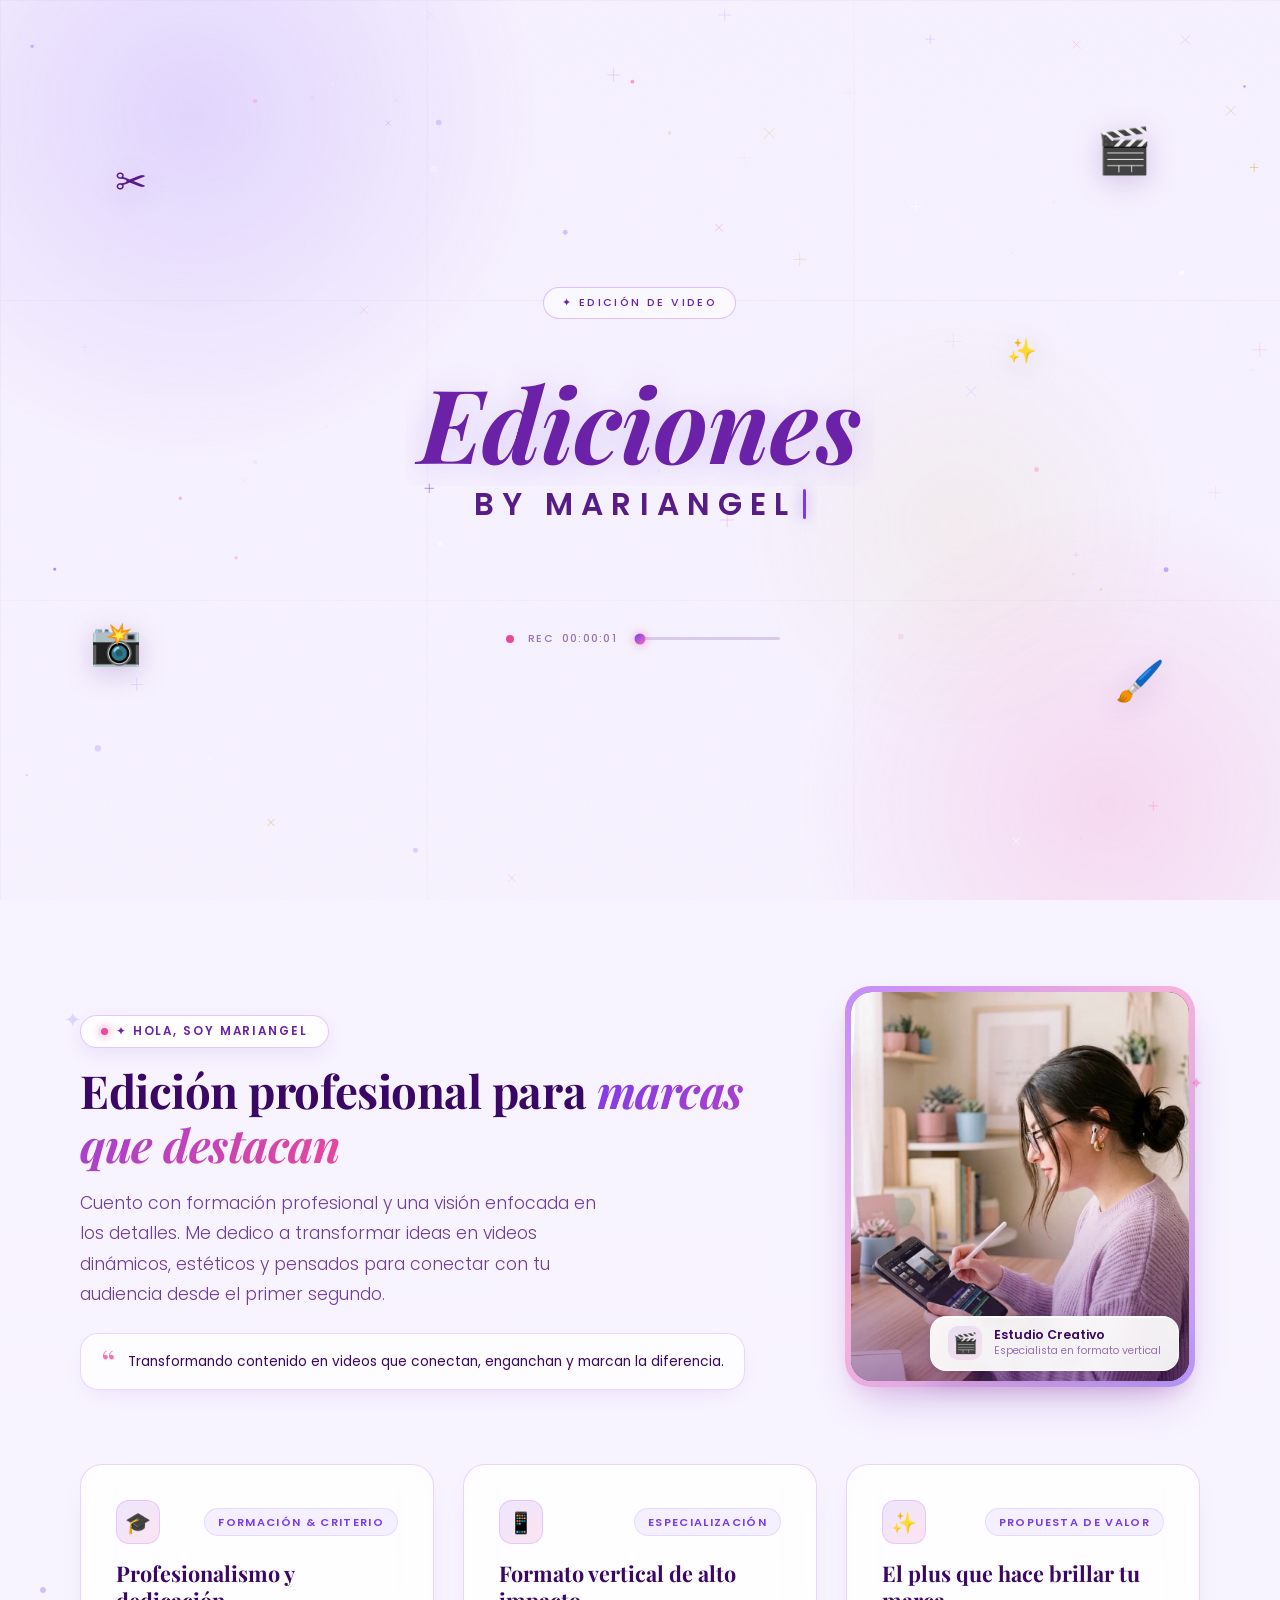
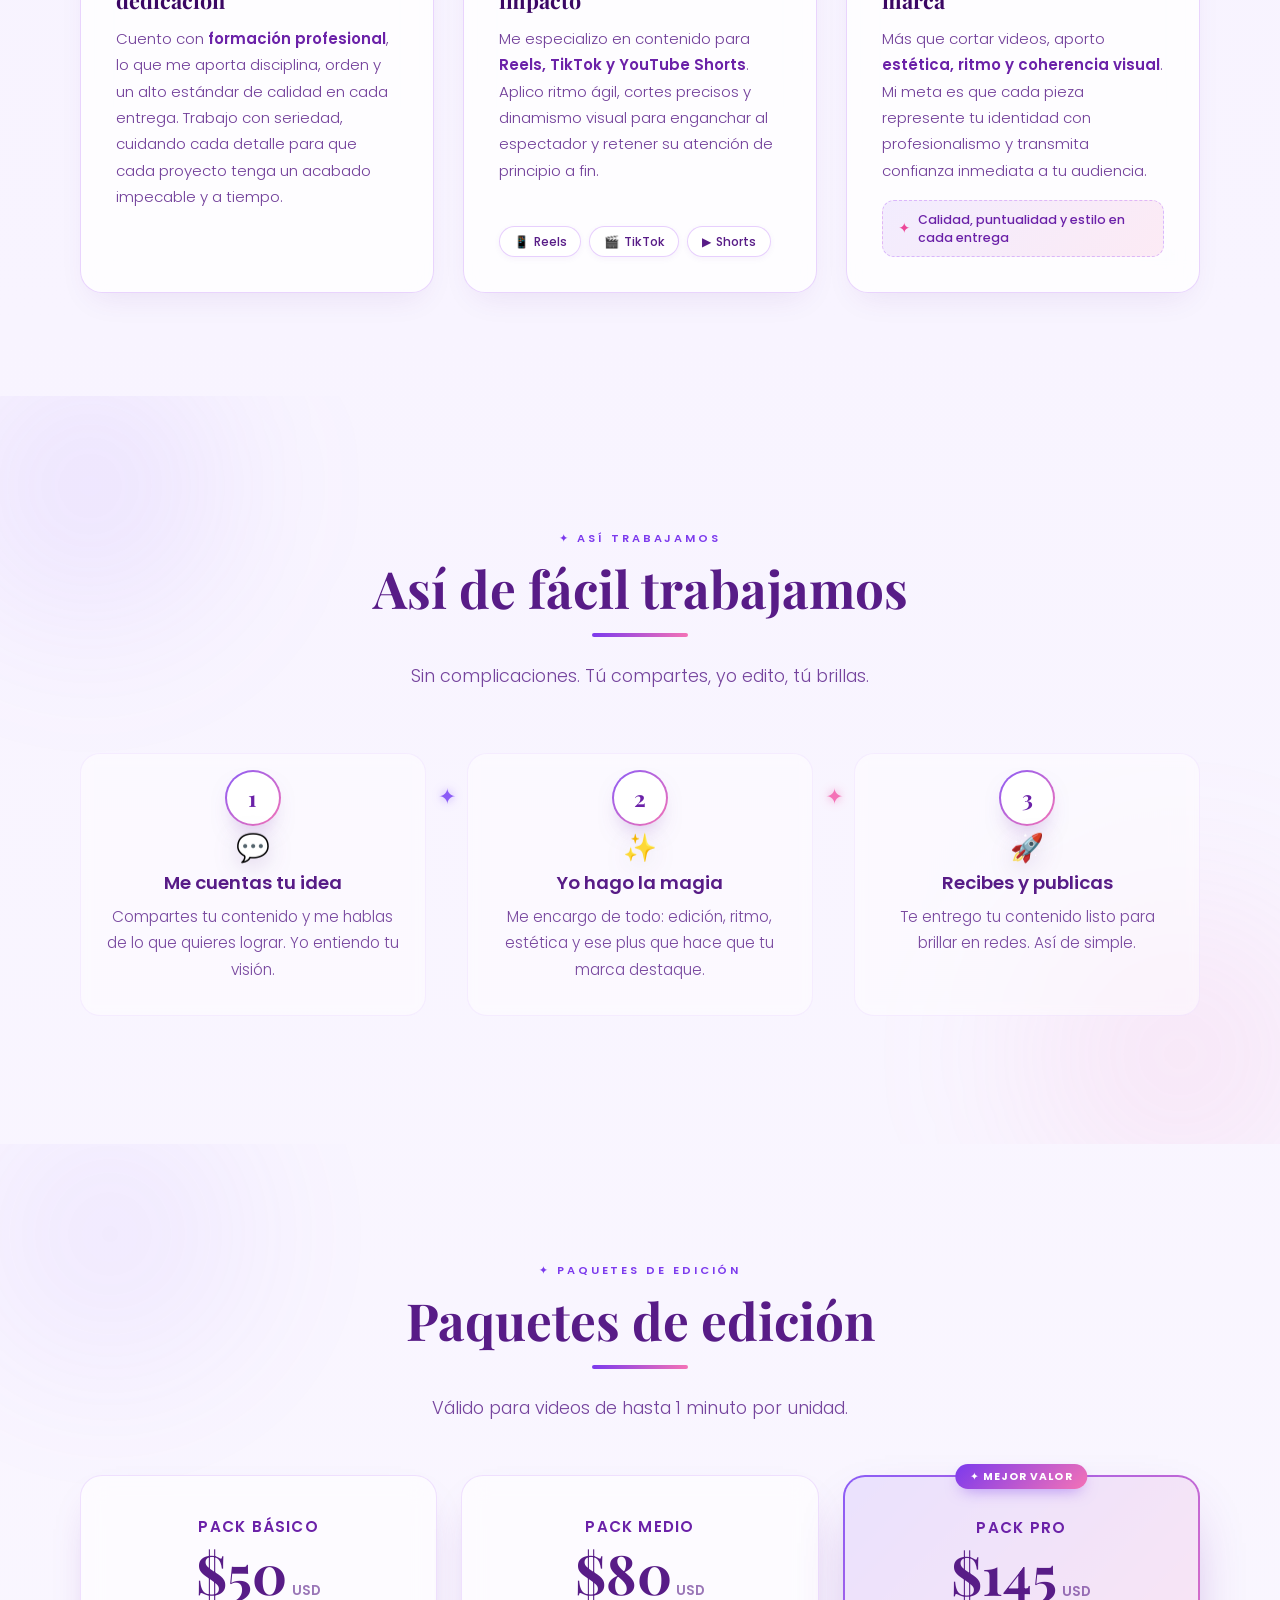
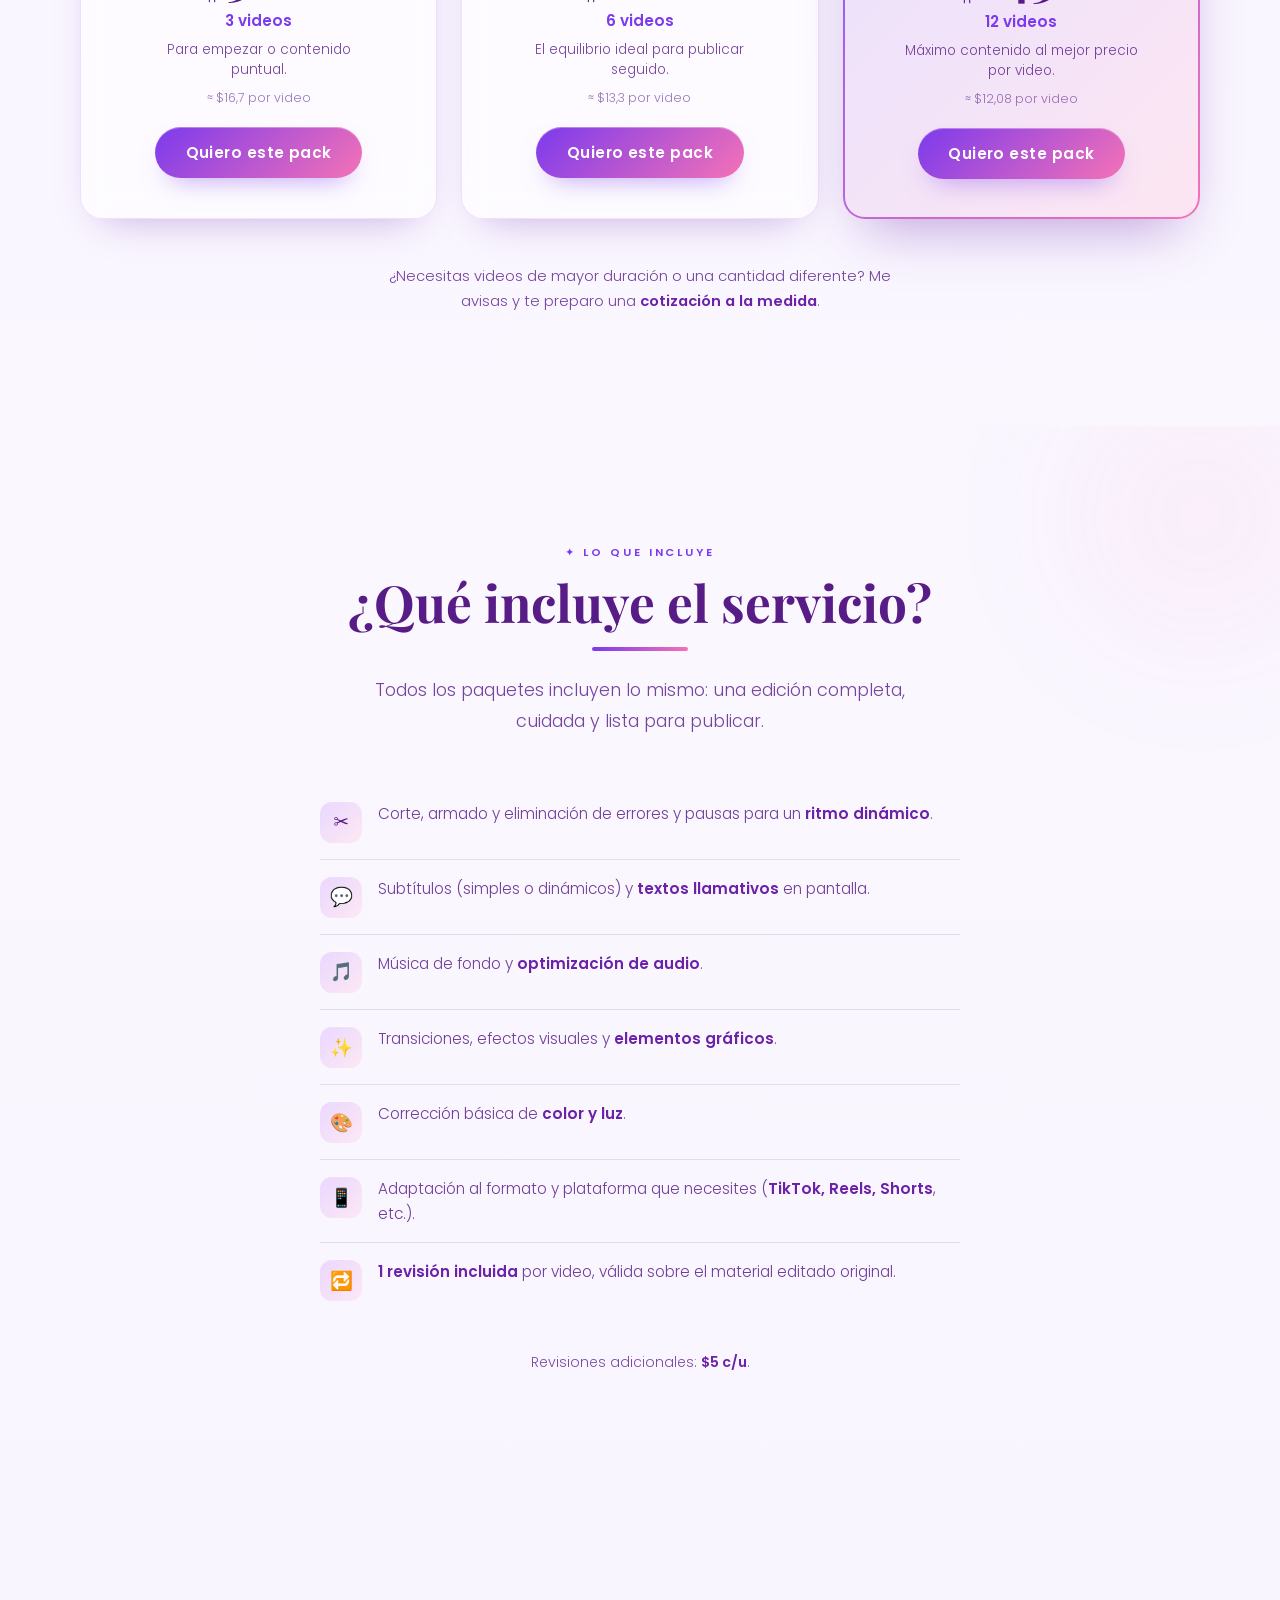
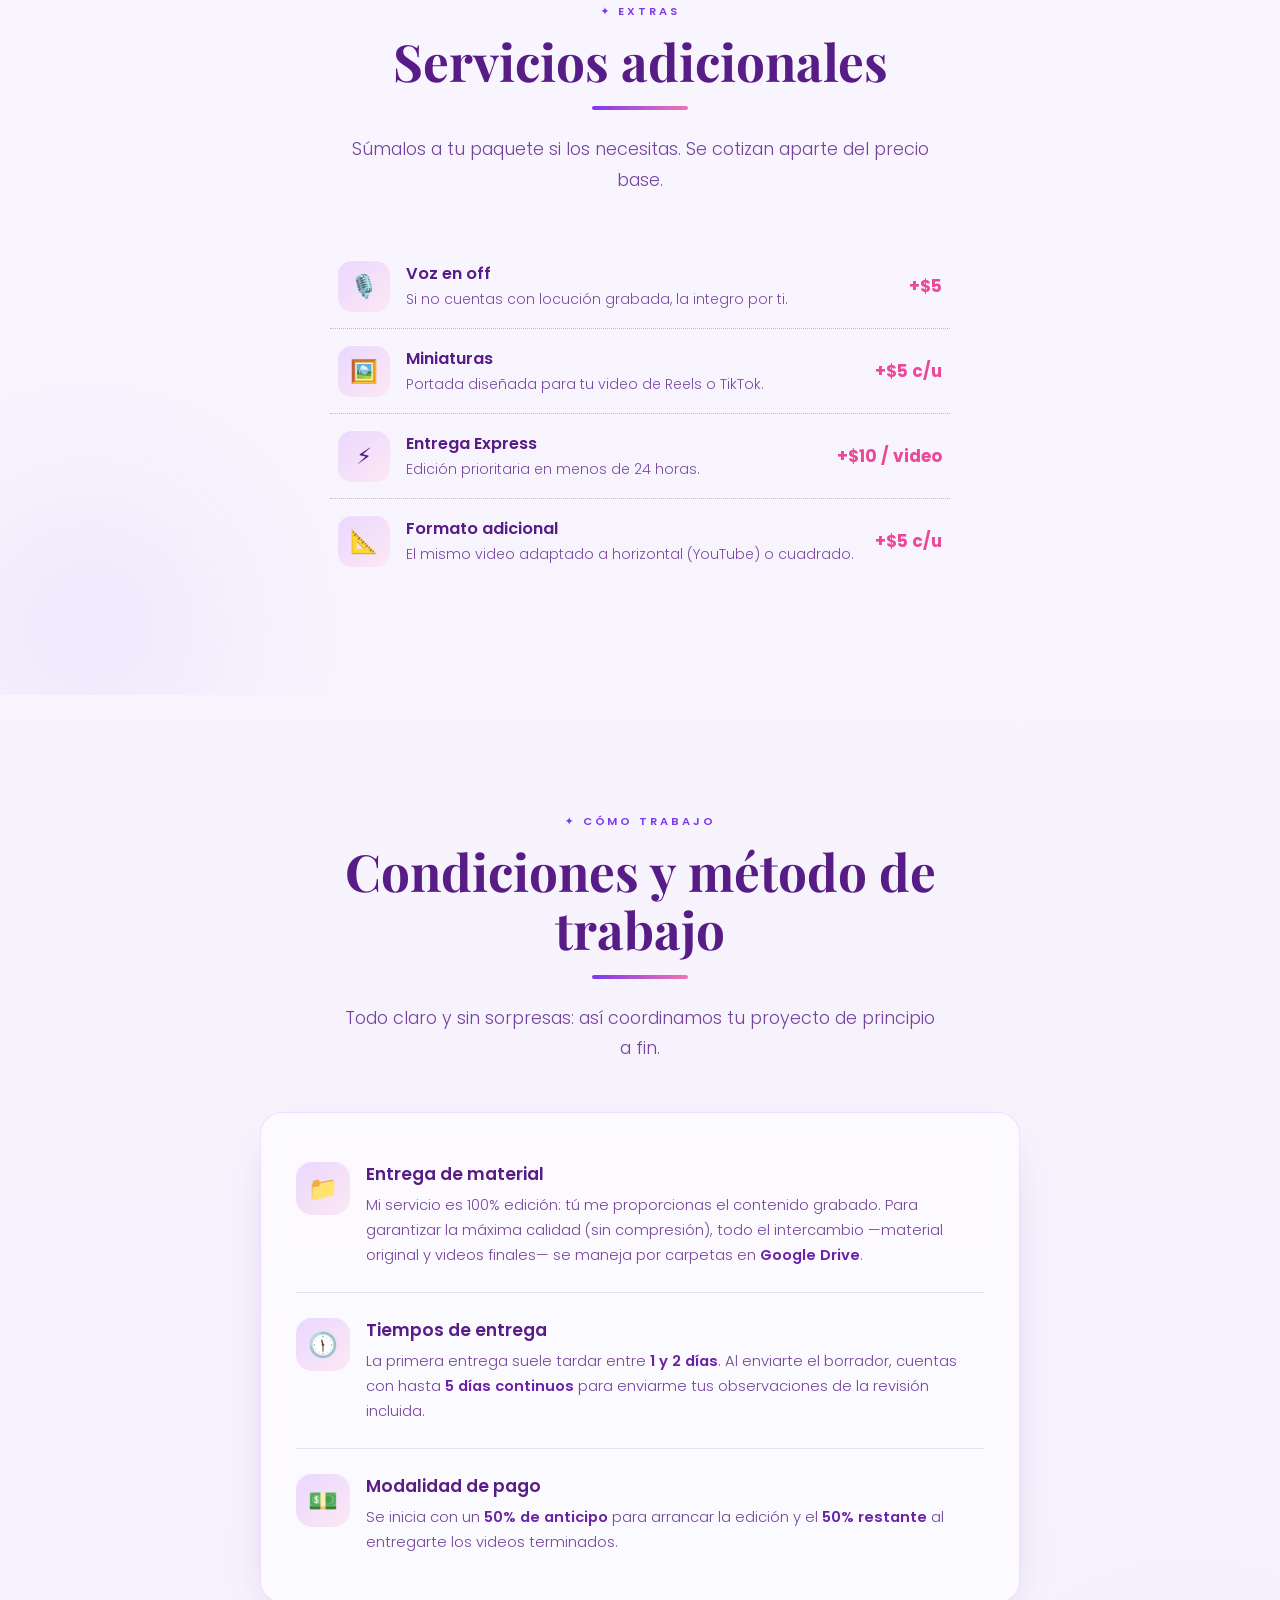
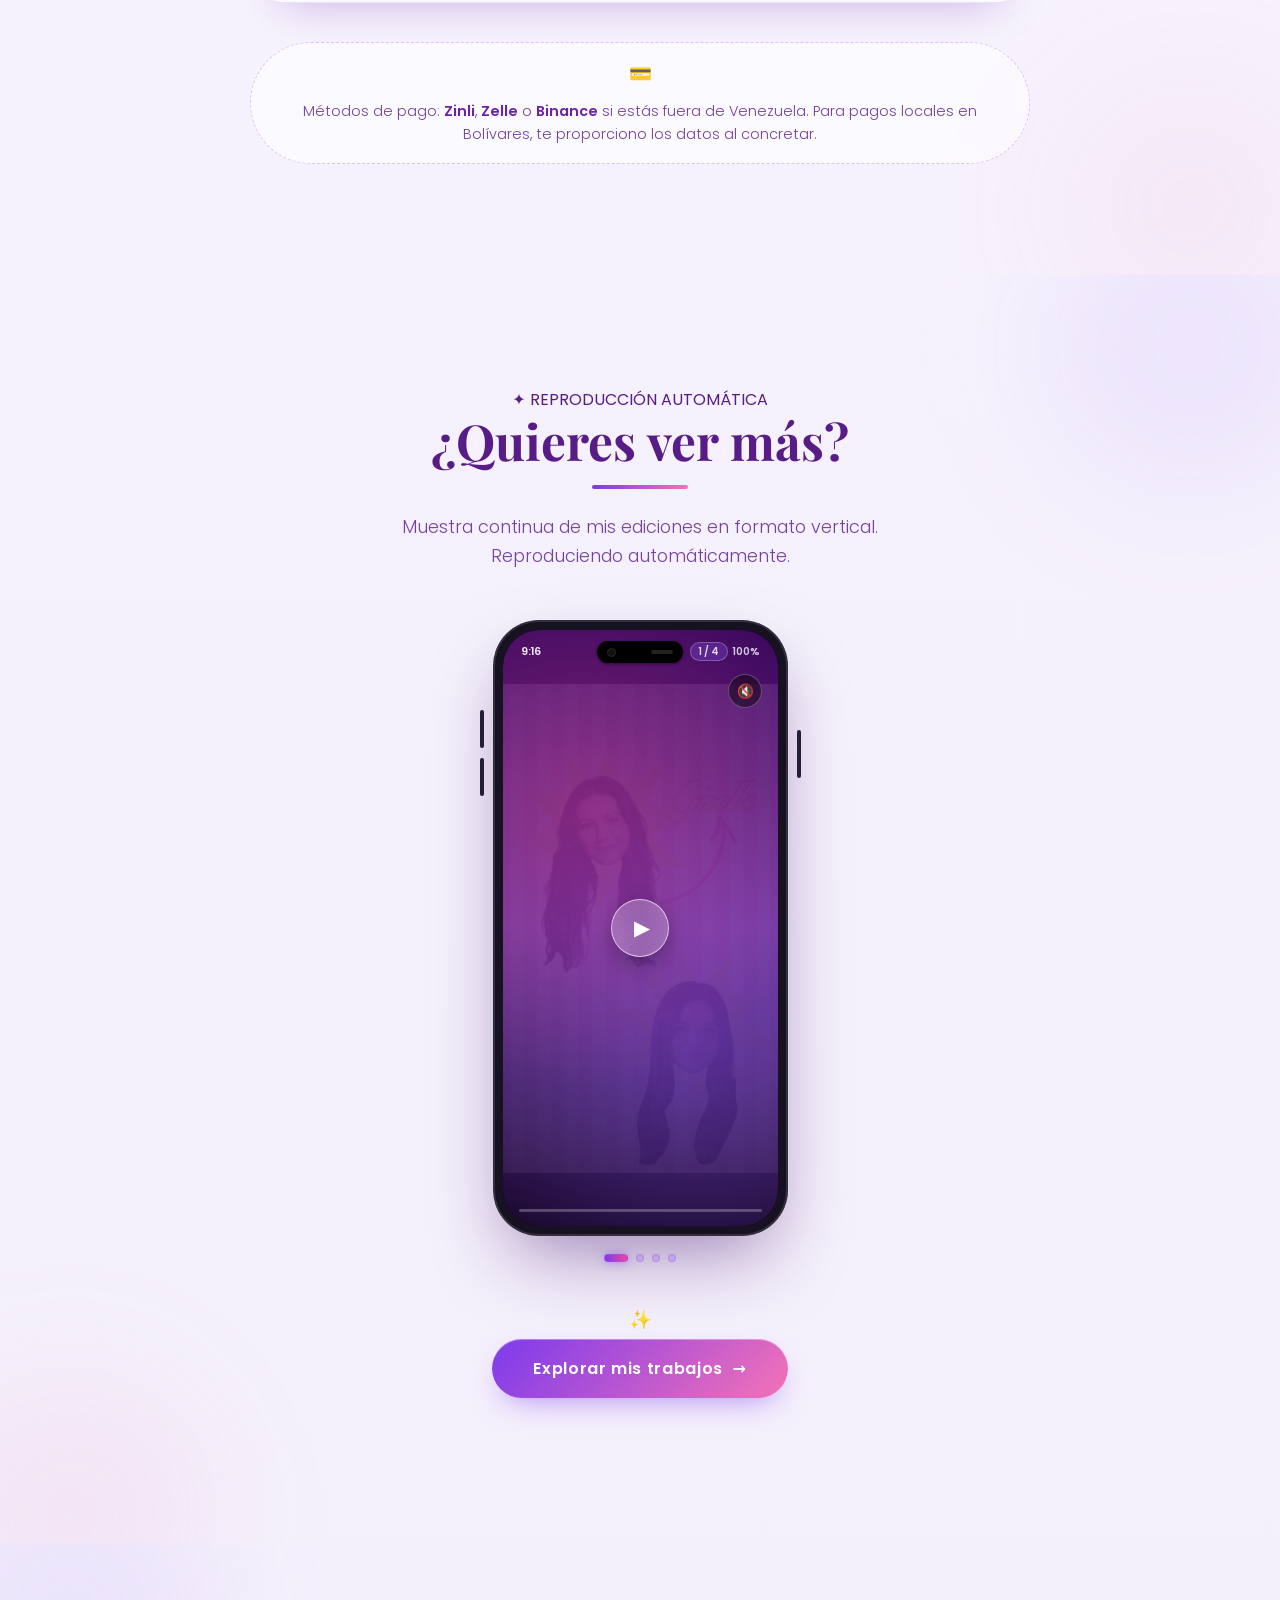
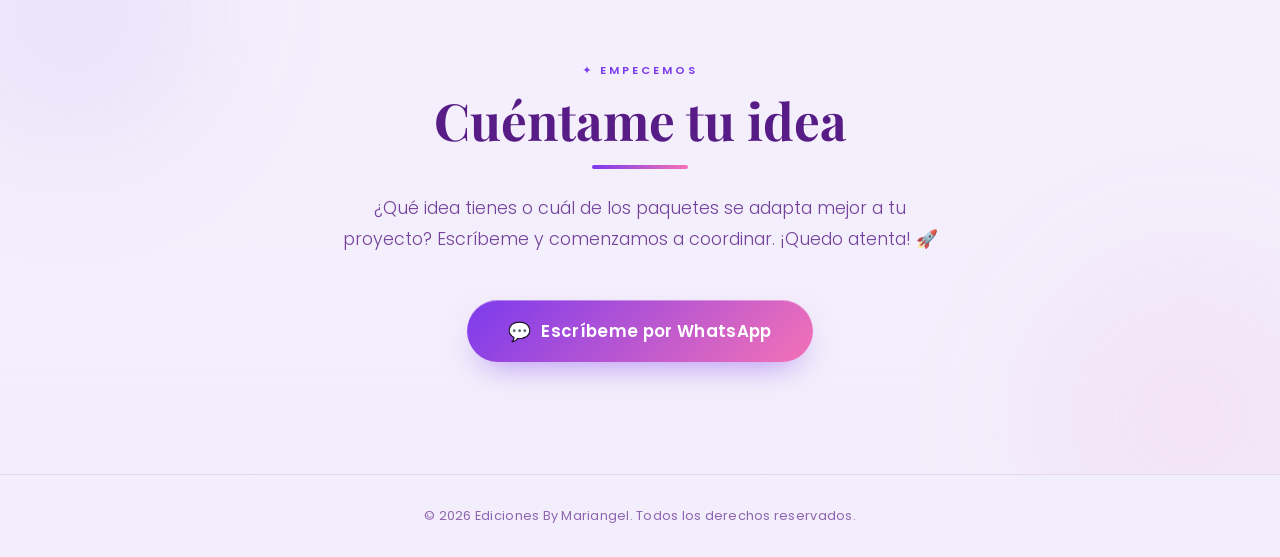
==== page.html @ 96a9e7d9 "Primer Commit" ====
<!DOCTYPE html>
<html lang="es">

<head>
  <meta charset="UTF-8">
  <meta name="viewport" content="width=device-width, initial-scale=1.0">
  <meta name="description"
    content="Ediciones By Mariangel — Edición profesional de video vertical (Reels, TikTok, Shorts) para marcas personales y empresas que quieren brillar en redes.">
  <meta name="theme-color" content="#6B21A8">

  <!-- Open Graph · mejora SEO y previews en redes sociales -->
  <meta property="og:title" content="Ediciones By Mariangel ✦ Arte Digital">
  <meta property="og:description"
    content="Edición profesional de video vertical para marcas personales y empresas. Reels, TikTok, Shorts que enganchan.">
  <meta property="og:type" content="website">
  <meta property="og:locale" content="es_ES">

  <title>Ediciones By Mariangel ✦ Arte Digital</title>

  <!-- Favicon SVG inline (✦ morado, sin request HTTP extra) -->
  <link rel="icon"
    href="data:image/svg+xml,<svg xmlns='http://www.w3.org/2000/svg' viewBox='0 0 100 100'><text y='.9em' font-size='90'>✦</text></svg>">

  <!-- Tipografías: preconnect + carga con font-display: swap -->
  <link rel="preconnect" href="https://fonts.googleapis.com">
  <link rel="preconnect" href="https://fonts.gstatic.com" crossorigin>
  <link
    href="https://fonts.googleapis.com/css2?family=Playfair+Display:ital,wght@0,600;0,700;1,600;1,700&family=Poppins:wght@300;400;500;600;700&display=swap"
    rel="stylesheet">

  <link rel="stylesheet" href="styles.css">
  <script src="script.js" defer></script>
</head>

<body>

  <!-- Skip link · accesibilidad para teclado y lectores de pantalla -->
  <a href="#hero" class="skip-link">Ir al contenido principal</a>

  <main>

    <!-- ══════════════════════════════════════════════════════
       HERO SECTION
       ══════════════════════════════════════════════════════ -->
    <section class="hero" id="hero">

      <!-- ── Capa de fondo: degradado aurora + rejilla + grano ── -->
      <div class="hero__bg" aria-hidden="true">
        <div class="hero__aurora hero__aurora--1"></div>
        <div class="hero__aurora hero__aurora--2"></div>
        <div class="hero__aurora hero__aurora--3"></div>
        <div class="hero__grid"></div>
        <div class="hero__noise"></div>
      </div>

      <!-- ── Canvas: partículas "destellos de edición" (JS) ── -->
      <canvas class="hero__particles" aria-hidden="true"></canvas>

      <!-- ── Iconos decorativos flotantes ── -->
      <div class="hero__icons" aria-hidden="true">
        <span class="hero__icon hero__icon--tijera" data-depth="26"><i>✂️</i></span>
        <span class="hero__icon hero__icon--claqueta" data-depth="16"><i>🎬</i></span>
        <span class="hero__icon hero__icon--camara" data-depth="32">
          <i>📸</i>
          <span class="marquee marquee--icon">
            <b class="marquee__label">capa · foto</b>
            <i class="marquee__handle marquee__handle--tl"></i>
            <i class="marquee__handle marquee__handle--tr"></i>
            <i class="marquee__handle marquee__handle--bl"></i>
            <i class="marquee__handle marquee__handle--br"></i>
          </span>
        </span>
        <span class="hero__icon hero__icon--pincel" data-depth="20"><i>🖌️</i></span>
        <span class="hero__icon hero__icon--brillo" data-depth="38"><i>✨</i></span>
      </div>

      <!-- ── Contenido principal del hero ── -->
      <div class="hero__content">

        <p class="hero__eyebrow a-rise" style="--ad:.35s">
          ✦ edición de video
        </p>

        <!-- Título H1 con revelado tipo máscara (clip-path) -->
        <div class="hero__title-wrap">
          <h1 class="hero__title">
            <span class="hero__title-line hero__title-line--script">Ediciones</span>
            <span class="hero__title-line hero__title-line--sans">
              <span class="hero__title-word">By Mariangel</span>
              <span class="hero__caret" aria-hidden="true"></span>
            </span>
          </h1>

          <span class="marquee marquee--title" aria-hidden="true">
            <b class="marquee__label">capa · título</b>
            <i class="marquee__handle marquee__handle--tl"></i>
            <i class="marquee__handle marquee__handle--tr"></i>
            <i class="marquee__handle marquee__handle--bl"></i>
            <i class="marquee__handle marquee__handle--br"></i>
          </span>
        </div>

        <!-- Subtítulo con efecto shimmer -->
        <p class="hero__subtitle a-rise" style="--ad:1.05s">
          Transformando momentos en arte digital ✨
        </p>

        <!-- ── Barra de estado inferior (guiño a software de edición) ── -->
        <div class="hero__status a-rise" style="--ad:1.6s" aria-hidden="true">
          <span class="hero__status-item">
            <i class="hero__rec"></i> REC <span id="timecode">00:00:00</span>
          </span>
          <span class="hero__status-item hero__status-item--timeline">
            <span class="hero__track"><span class="hero__playhead"></span></span>
          </span>
        </div>

      </div>

    </section>
    <!-- ══════════ FIN HERO ══════════ -->

    <!-- ══════════════════════════════════════════════════════
       SECCIÓN "SOBRE MÍ" · REDISEÑO EDITORIAL HORIZONTAL
       ══════════════════════════════════════════════════════ -->
    <section class="about" id="sobre-mi" aria-labelledby="about-titulo">

      <!-- Destellos ambientales sutiles de fondo -->
      <div class="about__sparkles" aria-hidden="true">
        <span class="about__sparkle about__sparkle--1">✦</span>
        <span class="about__sparkle about__sparkle--2">✦</span>
        <span class="about__sparkle about__sparkle--3">•</span>
        <span class="about__sparkle about__sparkle--4">✦</span>
        <span class="about__sparkle about__sparkle--5">•</span>
      </div>

      <div class="about__container">

        <!-- ── Bloque Editorial Dividido (Presentación + Retrato Proporcionado) ── -->
        <div class="about__split reveal" style="--i:0">

          <!-- Columna Izquierda: Introducción y Propuesta -->
          <div class="about__bio">
            <div class="about__badge-pill">
              <span class="about__badge-dot" aria-hidden="true"></span>
              <span>✦ Hola, soy Mariangel</span>
            </div>
            <h2 class="about__title" id="about-titulo">
              Edición profesional para <span class="about__title-gradient">marcas que destacan</span>
            </h2>
            <p class="about__lead">
              Cuento con formación profesional y una visión enfocada en los detalles. Me dedico a transformar ideas en
              videos dinámicos, estéticos y pensados para conectar con tu audiencia desde el primer segundo.
            </p>

            <blockquote class="about__quote-pill">
              <span class="about__quote-mark">“</span>
              <p>Transformando contenido en videos que conectan, enganchan y marcan la diferencia.</p>
            </blockquote>
          </div>

          <!-- Columna Derecha: Tarjeta Fotográfica Proporcionada y Equilibrada -->
          <div class="about__portrait-wrap">
            <div class="about__parallax">
              <figure class="about__portrait-card">
                <div class="about__portrait-photo">
                  <img src="mariangel.jpeg" alt="Mariangel en su espacio creativo de edición"
                    class="about__portrait-img" width="1022" height="1022" loading="lazy" decoding="async">
                  <div class="about__portrait-overlay" aria-hidden="true"></div>
                </div>

                <!-- Badge flotante sutil sobre la foto -->
                <div class="about__floating-badge about__floating-badge--compact" aria-hidden="true">
                  <span class="about__floating-icon">🎬</span>
                  <div class="about__floating-info">
                    <strong>Estudio Creativo</strong>
                    <small>Especialista en formato vertical</small>
                  </div>
                </div>
              </figure>
            </div>
          </div>

        </div>

        <!-- ── Bento Grid: Trayectoria, Especialidad y Propuesta ── -->
        <div class="about__grid">

          <!-- Tarjeta 1: Formación y Criterio -->
          <article class="about__card about__card--trajectory reveal" style="--i:2">
            <div class="about__card-header">
              <span class="about__card-icon" aria-hidden="true">🎓</span>
              <span class="about__card-tag">Formación & Criterio</span>
            </div>
            <h3 class="about__card-title">Profesionalismo y dedicación</h3>
            <p class="about__card-text">
              Cuento con <strong>formación profesional</strong>, lo que me aporta disciplina, orden y un alto estándar
              de calidad en cada entrega. Trabajo con seriedad, cuidando cada detalle para que cada proyecto tenga un
              acabado impecable y a tiempo.
            </p>
          </article>

          <!-- Tarjeta 2: La Especialidad -->
          <article class="about__card about__card--specialty reveal" style="--i:3">
            <div class="about__card-header">
              <span class="about__card-icon" aria-hidden="true">📱</span>
              <span class="about__card-tag">Especialización</span>
            </div>
            <h3 class="about__card-title">Formato vertical de alto impacto</h3>
            <p class="about__card-text">
              Me especializo en contenido para <strong>Reels, TikTok y YouTube Shorts</strong>. Aplico ritmo ágil,
              cortes precisos y dinamismo visual para enganchar al espectador y retener su atención de principio a fin.
            </p>
            <ul class="about__chips" aria-label="Formatos de video">
              <li><span>📱</span> Reels</li>
              <li><span>🎬</span> TikTok</li>
              <li><span>▶️</span> Shorts</li>
            </ul>
          </article>

          <!-- Tarjeta 3: Propuesta de Valor -->
          <article class="about__card about__card--value reveal" style="--i:4">
            <div class="about__card-header">
              <span class="about__card-icon" aria-hidden="true">✨</span>
              <span class="about__card-tag">Propuesta de Valor</span>
            </div>
            <h3 class="about__card-title">El plus que hace brillar tu marca</h3>
            <p class="about__card-text">
              Más que cortar videos, aporto <strong>estética, ritmo y coherencia visual</strong>. Mi meta es que cada
              pieza represente tu identidad con profesionalismo y transmita confianza inmediata a tu audiencia.
            </p>
            <div class="about__value-badge">
              <span class="about__value-sparkle" aria-hidden="true">✦</span>
              <span>Calidad, puntualidad y estilo en cada entrega</span>
            </div>
          </article>

        </div>

      </div>
    </section>
    <!-- ══════════ FIN SOBRE MÍ ══════════ -->

    <!-- ══════════════════════════════════════════════════════
       PROCESO DE TRABAJO
       ══════════════════════════════════════════════════════ -->
    <section class="services" id="servicios" aria-labelledby="process-titulo">

      <div class="process__container">

        <header class="process__header">
          <p class="process__kicker">✦ así trabajamos</p>
          <h2 class="process__title" id="process-titulo">Así de fácil trabajamos</h2>
          <span class="section-underline" aria-hidden="true"></span>
          <p class="process__subtitle">
            Sin complicaciones. Tú compartes, yo edito, tú brillas.
          </p>
        </header>

        <ol class="process__timeline">
          <li class="process-step" style="--i:0">
            <span class="process-step__number">1</span>
            <span class="process-step__icon" aria-hidden="true">💬</span>
            <h3 class="process-step__title">Me cuentas tu idea</h3>
            <p class="process-step__text">
              Compartes tu contenido y me hablas de lo que quieres
              lograr. Yo entiendo tu visión.
            </p>
          </li>

          <li class="process-step" style="--i:1">
            <span class="process-step__number">2</span>
            <span class="process-step__icon" aria-hidden="true">✨</span>
            <h3 class="process-step__title">Yo hago la magia</h3>
            <p class="process-step__text">
              Me encargo de todo: edición, ritmo, estética y ese plus
              que hace que tu marca destaque.
            </p>
          </li>

          <li class="process-step" style="--i:2">
            <span class="process-step__number">3</span>
            <span class="process-step__icon" aria-hidden="true">🚀</span>
            <h3 class="process-step__title">Recibes y publicas</h3>
            <p class="process-step__text">
              Te entrego tu contenido listo para brillar en redes.
              Así de simple.
            </p>
          </li>
        </ol>
      </div>

    </section>
    <!-- ══════════ FIN PROCESO ══════════ -->

    <!-- ══════════════════════════════════════════════════════
       PAQUETES DE EDICIÓN
       ══════════════════════════════════════════════════════ -->
    <section class="pricing" id="paquetes" aria-labelledby="pricing-titulo">
      <div class="pricing__container">

        <header class="pricing__header reveal" style="--i:0">
          <p class="pricing__kicker">✦ paquetes de edición</p>
          <h2 class="pricing__title" id="pricing-titulo">Paquetes de edición</h2>
          <span class="section-underline" aria-hidden="true"></span>
          <p class="pricing__subtitle">Válido para videos de hasta 1 minuto por unidad.</p>
        </header>

        <div class="pricing__grid">

          <article class="price-card" style="--i:0">
            <h3 class="price-card__name">Pack Básico</h3>
            <p class="price-card__price">
              <span class="price-card__amount">$50</span>
              <span class="price-card__currency">USD</span>
            </p>
            <p class="price-card__meta">3 videos</p>
            <p class="price-card__hint">Para empezar o contenido puntual.</p>
            <p class="price-card__hint price-card__hint--muted">≈ $16,7 por video</p>
            <a href="#contacto" class="price-card__cta">Quiero este pack</a>
          </article>

          <article class="price-card" style="--i:1">
            <h3 class="price-card__name">Pack Medio</h3>
            <p class="price-card__price">
              <span class="price-card__amount">$80</span>
              <span class="price-card__currency">USD</span>
            </p>
            <p class="price-card__meta">6 videos</p>
            <p class="price-card__hint">El equilibrio ideal para publicar seguido.</p>
            <p class="price-card__hint price-card__hint--muted">≈ $13,3 por video</p>
            <a href="#contacto" class="price-card__cta">Quiero este pack</a>
          </article>

          <article class="price-card price-card--featured" style="--i:2">
            <span class="price-card__badge">✦ Mejor valor</span>
            <h3 class="price-card__name">Pack Pro</h3>
            <p class="price-card__price">
              <span class="price-card__amount">$145</span>
              <span class="price-card__currency">USD</span>
            </p>
            <p class="price-card__meta">12 videos</p>
            <p class="price-card__hint">Máximo contenido al mejor precio por video.</p>
            <p class="price-card__hint price-card__hint--muted">≈ $12,08 por video</p>
            <a href="#contacto" class="price-card__cta">Quiero este pack</a>
          </article>

        </div>

        <p class="pricing__note reveal" style="--i:3">
          ¿Necesitas videos de mayor duración o una cantidad diferente? Me avisas y
          te preparo una <strong>cotización a la medida</strong>.
        </p>
      </div>
    </section>
    <!-- ══════════ FIN PAQUETES ══════════ -->

    <!-- ══════════════════════════════════════════════════════
       QUÉ INCLUYE EL SERVICIO
       ══════════════════════════════════════════════════════ -->
    <section class="includes" id="incluye" aria-labelledby="includes-titulo">
      <div class="includes__container">

        <header class="includes__header reveal" style="--i:0">
          <p class="includes__kicker">✦ lo que incluye</p>
          <h2 class="includes__title" id="includes-titulo">¿Qué incluye el servicio?</h2>
          <span class="section-underline" aria-hidden="true"></span>
          <p class="includes__subtitle">
            Todos los paquetes incluyen lo mismo: una edición completa, cuidada y lista para publicar.
          </p>
        </header>

        <ul class="includes__list">
          <li class="includes__item reveal" style="--i:1">
            <span class="includes__icon" aria-hidden="true">✂️</span>
            <p>Corte, armado y eliminación de errores y pausas para un <strong>ritmo dinámico</strong>.</p>
          </li>
          <li class="includes__item reveal" style="--i:2">
            <span class="includes__icon" aria-hidden="true">💬</span>
            <p>Subtítulos (simples o dinámicos) y <strong>textos llamativos</strong> en pantalla.</p>
          </li>
          <li class="includes__item reveal" style="--i:3">
            <span class="includes__icon" aria-hidden="true">🎵</span>
            <p>Música de fondo y <strong>optimización de audio</strong>.</p>
          </li>
          <li class="includes__item reveal" style="--i:4">
            <span class="includes__icon" aria-hidden="true">✨</span>
            <p>Transiciones, efectos visuales y <strong>elementos gráficos</strong>.</p>
          </li>
          <li class="includes__item reveal" style="--i:5">
            <span class="includes__icon" aria-hidden="true">🎨</span>
            <p>Corrección básica de <strong>color y luz</strong>.</p>
          </li>
          <li class="includes__item reveal" style="--i:6">
            <span class="includes__icon" aria-hidden="true">📱</span>
            <p>Adaptación al formato y plataforma que necesites (<strong>TikTok, Reels, Shorts</strong>, etc.).</p>
          </li>
          <li class="includes__item reveal" style="--i:7">
            <span class="includes__icon" aria-hidden="true">🔁</span>
            <p><strong>1 revisión incluida</strong> por video, válida sobre el material editado original.</p>
          </li>
        </ul>

        <p class="includes__note reveal" style="--i:8">
          Revisiones adicionales: <strong>$5 c/u</strong>.
        </p>
      </div>
    </section>
    <!-- ══════════ FIN QUÉ INCLUYE ══════════ -->

    <!-- ══════════════════════════════════════════════════════
       SERVICIOS ADICIONALES
       ══════════════════════════════════════════════════════ -->
    <section class="extras" id="adicionales" aria-labelledby="extras-titulo">
      <div class="extras__container">

        <header class="extras__header reveal" style="--i:0">
          <p class="extras__kicker">✦ extras</p>
          <h2 class="extras__title" id="extras-titulo">Servicios adicionales</h2>
          <span class="section-underline" aria-hidden="true"></span>
          <p class="extras__subtitle">
            Súmalos a tu paquete si los necesitas. Se cotizan aparte del precio base.
          </p>
        </header>

        <div class="extras__grid">

          <article class="extra-card" style="--i:0">
            <span class="extra-card__icon" aria-hidden="true">🎙️</span>
            <div class="extra-card__body">
              <h3 class="extra-card__title">Voz en off</h3>
              <p class="extra-card__text">Si no cuentas con locución grabada, la integro por ti.</p>
            </div>
            <span class="extra-card__price">+$5</span>
          </article>

          <article class="extra-card" style="--i:1">
            <span class="extra-card__icon" aria-hidden="true">🖼️</span>
            <div class="extra-card__body">
              <h3 class="extra-card__title">Miniaturas</h3>
              <p class="extra-card__text">Portada diseñada para tu video de Reels o TikTok.</p>
            </div>
            <span class="extra-card__price">+$5 c/u</span>
          </article>

          <article class="extra-card" style="--i:2">
            <span class="extra-card__icon" aria-hidden="true">⚡</span>
            <div class="extra-card__body">
              <h3 class="extra-card__title">Entrega Express</h3>
              <p class="extra-card__text">Edición prioritaria en menos de 24 horas.</p>
            </div>
            <span class="extra-card__price">+$10 / video</span>
          </article>

          <article class="extra-card" style="--i:3">
            <span class="extra-card__icon" aria-hidden="true">📐</span>
            <div class="extra-card__body">
              <h3 class="extra-card__title">Formato adicional</h3>
              <p class="extra-card__text">El mismo video adaptado a horizontal (YouTube) o cuadrado.</p>
            </div>
            <span class="extra-card__price">+$5 c/u</span>
          </article>

        </div>
      </div>
    </section>
    <!-- ══════════ FIN SERVICIOS ADICIONALES ══════════ -->

    <!-- ══════════════════════════════════════════════════════
       CONDICIONES Y MÉTODO DE TRABAJO
       ══════════════════════════════════════════════════════ -->
    <section class="conditions" id="condiciones" aria-labelledby="conditions-titulo">
      <div class="conditions__container">

        <header class="conditions__header reveal" style="--i:0">
          <p class="conditions__kicker">✦ cómo trabajo</p>
          <h2 class="conditions__title" id="conditions-titulo">Condiciones y método de trabajo</h2>
          <span class="section-underline" aria-hidden="true"></span>
          <p class="conditions__subtitle">
            Todo claro y sin sorpresas: así coordinamos tu proyecto de principio a fin.
          </p>
        </header>

        <div class="conditions__grid">

          <article class="condition-card reveal" style="--i:1">
            <span class="condition-card__icon" aria-hidden="true">📁</span>
            <h3 class="condition-card__title">Entrega de material</h3>
            <p class="condition-card__text">
              Mi servicio es 100% edición: tú me proporcionas el contenido grabado. Para
              garantizar la máxima calidad (sin compresión), todo el intercambio —material
              original y videos finales— se maneja por carpetas en <strong>Google Drive</strong>.
            </p>
          </article>

          <article class="condition-card reveal" style="--i:2">
            <span class="condition-card__icon" aria-hidden="true">🕦</span>
            <h3 class="condition-card__title">Tiempos de entrega</h3>
            <p class="condition-card__text">
              La primera entrega suele tardar entre <strong>1 y 2 días</strong>. Al enviarte el
              borrador, cuentas con hasta <strong>5 días continuos</strong> para enviarme tus
              observaciones de la revisión incluida.
            </p>
          </article>

          <article class="condition-card reveal" style="--i:3">
            <span class="condition-card__icon" aria-hidden="true">💵</span>
            <h3 class="condition-card__title">Modalidad de pago</h3>
            <p class="condition-card__text">
              Se inicia con un <strong>50% de anticipo</strong> para arrancar la edición y el
              <strong>50% restante</strong> al entregarte los videos terminados.
            </p>
          </article>

        </div>

        <div class="conditions__pay reveal" style="--i:4">
          <span class="conditions__pay-icon" aria-hidden="true">💳</span>
          <p>
            Métodos de pago: <strong>Zinli</strong>, <strong>Zelle</strong> o <strong>Binance</strong>
            si estás fuera de Venezuela. Para pagos locales en Bolívares, te proporciono los datos al concretar.
          </p>
        </div>
      </div>
    </section>
    <!-- ══════════ FIN CONDICIONES ══════════ -->

    <!-- ══════════════════════════════════════════════════════
       EXPLORAR MÁS TRABAJOS · MOCKUP DE TELÉFONO VERTICAL CENTRADO
       ══════════════════════════════════════════════════════ -->
    <section class="explore" id="explorar" aria-labelledby="explore-titulo">

      <div class="explore__container">

        <header class="explore__header reveal" style="--i:0">
          <p class="explore__kicker">✦ REPRODUCCIÓN AUTOMÁTICA</p>
          <h2 class="explore__title" id="explore-titulo">¿Quieres ver más?</h2>
          <span class="section-underline" aria-hidden="true"></span>
          <p class="explore__subtitle">
            Muestra continua de mis ediciones en formato vertical. Reproduciendo automáticamente.
          </p>
        </header>

        <!-- ── Showcase de Smartphone en Formato Vertical 9:16 (CENTRADO) ── -->
        <div class="explore__showcase explore__showcase--centered reveal" style="--i:1">

          <!-- Dispositivo Móvil Físico Simulado Centrado -->
          <div class="phone-device-wrap">
            <div class="phone-device" id="phone-player">
              <!-- Botones laterales simulados del celular -->
              <span class="phone-device__side-btn phone-device__side-btn--vol-up" aria-hidden="true"></span>
              <span class="phone-device__side-btn phone-device__side-btn--vol-down" aria-hidden="true"></span>
              <span class="phone-device__side-btn phone-device__side-btn--power" aria-hidden="true"></span>

              <div class="phone-device__screen">
                <!-- Dynamic Island / Notch superior -->
                <div class="phone-device__notch" aria-hidden="true">
                  <span class="phone-device__camera"></span>
                  <span class="phone-device__speaker"></span>
                </div>

                <!-- Barra de estado superior -->
                <div class="phone-device__statusbar" aria-hidden="true">
                  <span class="phone-device__time">9:16</span>
                  <span class="phone-device__status-icons">
                    <span id="phone-video-counter" class="phone-counter-pill">1 / 4</span>
                    <span>100%</span>
                  </span>
                </div>

                <!-- Video HTML5 principal · el JS inicia la reproducción al entrar en pantalla -->
                <video class="phone-device__video" id="phone-video-elem"
                       src="videos/reel-01.mp4"
                       poster="videos/reel-01.jpg"
                       playsinline muted preload="metadata">
                  Tu navegador no soporta video HTML5.
                </video>

                <!-- Fallback: solo botón de play, sin textos -->
                <div class="phone-device__placeholder" id="phone-placeholder">
                  <div class="phone-placeholder__ambient" aria-hidden="true"></div>
                  <div class="phone-placeholder__content">
                    <button type="button" class="phone-placeholder__play-btn" id="placeholder-play-btn" aria-label="Reproducir video">
                      <span class="phone-play-icon">▶</span>
                    </button>
                  </div>
                </div>

                <!-- Controles superpuestos (Estilo TikTok / Instagram Reels) -->
                <div class="phone-device__overlay">
                  <!-- Botón de sonido (Mute / Unmute) -->
                  <button type="button" class="phone-device__sound-btn" id="phone-sound-toggle" aria-label="Activar o desactivar sonido">
                    <span class="phone-sound-icon" id="phone-sound-icon">🔇</span>
                  </button>

                  <!-- Barra de progreso de reproducción -->
                  <div class="phone-device__progress" aria-hidden="true">
                    <div class="phone-device__progress-bar" id="phone-progress-bar"></div>
                  </div>
                </div>

              </div>
            </div>

            <!-- Indicadores de los 4 videos -->
            <div class="phone-trackers" id="phone-trackers" role="group" aria-label="Seleccionar video">
              <button type="button" class="phone-tracker is-active" data-video="0" aria-label="Ver video 1"></button>
              <button type="button" class="phone-tracker" data-video="1" aria-label="Ver video 2"></button>
              <button type="button" class="phone-tracker" data-video="2" aria-label="Ver video 3"></button>
              <button type="button" class="phone-tracker" data-video="3" aria-label="Ver video 4"></button>
            </div>
          </div>

        </div>

        <!-- Micro-destello decorativo entre teléfono y botón -->
        <p class="explore__sparkle reveal" style="--i:2" aria-hidden="true">✨</p>

        <!-- Botón para desplegar más opciones -->
        <div class="explore__trigger-wrap reveal" style="--i:3">
          <button class="explore__trigger" type="button" aria-expanded="false" aria-controls="explore-panel">
            <span>Explorar mis trabajos</span>
            <span class="explore__chevron" aria-hidden="true">→</span>
          </button>
        </div>

        <div class="explore__panel" id="explore-panel" role="region" aria-label="Opciones para explorar más trabajos">
          <div class="explore__panel-inner">
            <div class="explore__grid">

              <a class="explore__card explore__card--portfolio" href="REEMPLAZA_ESTE_LINK_PORTAFOLIO" target="_blank"
                rel="noopener noreferrer" aria-label="Abrir el portafolio completo en una pestaña nueva" style="--i:0">
                <span class="explore__card-icon" aria-hidden="true">🎬</span>
                <h3 class="explore__card-title">Portafolio completo</h3>
                <p class="explore__card-text">
                  Explora todos mis proyectos en un solo lugar,
                  organizados por categoría.
                </p>
                <span class="explore__card-cta">Ir ahora →</span>
              </a>

              <a class="explore__card explore__card--tiktok" href="https://www.tiktok.com/@soyeditoraaa?_r=1&_t=ZS-9ASAEIKWfWm" target="_blank"
                rel="noopener noreferrer" aria-label="Abrir el TikTok de Mariangel en una pestaña nueva" style="--i:1">
                <span class="explore__card-icon" aria-hidden="true">🎵</span>
                <h3 class="explore__card-title">Sígueme en TikTok</h3>
                <p class="explore__card-text">
                  Contenido fresco, edits y tips de edición
                  en formato vertical.
                </p>
                <span class="explore__card-cta">Ir ahora →</span>
              </a>

            </div>

            <p class="explore__note">Contenido actualizado constantemente ✨</p>
          </div>
        </div>

      </div>
    </section>
    <!-- ══════════ FIN EXPLORAR ══════════ -->

    <!-- ══════════════════════════════════════════════════════
       CONTACTO · CTA FINAL (WhatsApp)
       ══════════════════════════════════════════════════════ -->
    <section class="contact" id="contacto" aria-labelledby="contact-titulo">
      <div class="contact__container">

        <header class="contact__header reveal" style="--i:0">
          <p class="contact__kicker">✦ empecemos</p>
          <h2 class="contact__title" id="contact-titulo">Cuéntame tu idea</h2>
          <span class="section-underline" aria-hidden="true"></span>
          <p class="contact__subtitle">
            ¿Qué idea tienes o cuál de los paquetes se adapta mejor a tu proyecto?
            Escríbeme y comenzamos a coordinar. ¡Quedo atenta! 🚀
          </p>
        </header>

        <div class="contact__actions reveal" style="--i:1">
          <a class="contact__cta"
             href="https://wa.me/584126447472?text=Hola%20Mariangel%2C%20quiero%20informaci%C3%B3n%20sobre%20tus%20paquetes%20de%20edici%C3%B3n%20%E2%9C%A8"
             target="_blank" rel="noopener noreferrer"
             aria-label="Abrir WhatsApp para hablar con Mariangel">
            <span class="contact__cta-icon" aria-hidden="true">💬</span>
            Escríbeme por WhatsApp
          </a>
        </div>

      </div>
    </section>
    <!-- ══════════ FIN CONTACTO ══════════ -->

  </main>

  <!-- ══════════════════════════════════════════════════════
       PIE DE PÁGINA (FOOTER)
       ══════════════════════════════════════════════════════ -->
  <footer class="footer">
    <p class="footer__copy">© 2026 Ediciones By Mariangel. Todos los derechos reservados.</p>
  </footer>

</body>

</html>
---- styles.css ----
/* ════════════════════════════════════════════════════════════
   EDICIONES BY MARIANGEL
   styles.css — Diseño refinado + rendimiento optimizado
   
   Organización:
   1.  Custom Properties (paleta, espaciado, tipografía, easing)
   2.  Reset & Base
   3.  Skip Link (accesibilidad)
   4.  Navbar (fija, glassmorphism, progreso)
   5.  Utilidades compartidas (a-rise, reveal, marquee, noise)
   6.  Hero
   7.  About (Sobre mí)
   8.  Process (Proceso de trabajo)
   9.  Keyframes (consolidados)
   10. Responsive
   11. Accesibilidad (prefers-reduced-motion)
   ════════════════════════════════════════════════════════════ */

/* ─────────────────────────────────────────────
   1. CUSTOM PROPERTIES (:root)
   Paleta, espaciado, tipografía y curvas
   ───────────────────────────────────────────── */
:root {
  /* Paleta · morados (mantiene identidad original) */
  --violeta-950: #3B0764;
  --violeta-800: #581C87;
  --violeta-700: #6B21A8;
  --violeta-600: #7C3AED;
  --violeta-500: #8B5CF6;
  --violeta-300: #C4B5FD;
  --lavanda: #E9D5FF;
  --lila-claro: #F6F1FF;

  /* Paleta · rosados (mantiene identidad original) */
  --rosa-500: #EC4899;
  --rosa-400: #F472B6;
  --rosa-300: #F9A8D4;
  --rosa-200: #FBCFE8;
  --rosa-100: #FCE7F3;

  /* Paleta · neutros cálidos (NUEVO: dan aire al morado) */
  --crema: #FFFBF7;
  --blanco-roto: #FAF7F2;
  --perla: #F5F0EB;

  /* Paleta · neutros y acentos */
  --blanco: #FFFFFF;
  --dorado: #D9B45B;

  /* Roles semánticos */
  --tinta: var(--violeta-800);
  --tinta-suave: rgba(88, 28, 135, .60);
  --hormiga: rgba(107, 33, 168, .70);

  /* Tipografías (mantenidas) */
  --fuente-serif: 'Playfair Display', Georgia, serif;
  --fuente-sans: 'Poppins', system-ui, sans-serif;

  /* Sistema de espaciado · múltiplos de 8px (NUEVO: consistencia) */
  --sp-1: 0.25rem;
  /*  4px */
  --sp-2: 0.5rem;
  /*  8px */
  --sp-3: 0.75rem;
  /* 12px */
  --sp-4: 1rem;
  /* 16px */
  --sp-5: 1.5rem;
  /* 24px */
  --sp-6: 2rem;
  /* 32px */
  --sp-8: 3rem;
  /* 48px */
  --sp-10: 4rem;
  /* 64px */
  --sp-12: 5rem;
  /* 80px */
  --sp-16: 8rem;
  /* 128px */

  /* Altura del navbar (para scroll-padding y topbar offset) */
  --nav-height: 3.5rem;

  /* Curvas de animación (naturales) — mantenidas */
  --ease-natural: cubic-bezier(.16, 1, .3, 1);
  --ease-suave: cubic-bezier(.45, 0, .15, 1);
  --ease-rebote: cubic-bezier(.34, 1.4, .44, 1);
}

/* ─────────────────────────────────────────────
   2. RESET & BASE
   ───────────────────────────────────────────── */
*,
*::before,
*::after {
  margin: 0;
  padding: 0;
  box-sizing: border-box;
}

html {
  -webkit-text-size-adjust: 100%;
  /* Scroll suave nativo (complementado con JS para anchors) */
  scroll-behavior: smooth;
  /* Espacio para el navbar fijo al navegar con anchors */
  scroll-padding-top: var(--nav-height);
}

body {
  font-family: var(--fuente-sans);
  color: var(--tinta);
  /* Base continua única: degradado pastel casi imperceptible que
     abarca todo el documento (evoluciona suave durante el scroll). */
  background: linear-gradient(180deg, #F6F1FF 0%, #FAF7FF 45%, #F3EEFB 100%);
  overflow-x: hidden;
}

::selection {
  background: var(--violeta-600);
  color: var(--blanco);
}

/* Scroll-margin en secciones para navegación fluida */
section[id] {
  scroll-margin-top: 1.5rem;
}

/* ─────────────────────────────────────────────
   3. SKIP LINK (accesibilidad · teclado)
   Oculto visualmente, aparece con :focus
   ───────────────────────────────────────────── */
.skip-link {
  position: fixed;
  top: -100%;
  left: var(--sp-4);
  z-index: 200;
  padding: var(--sp-2) var(--sp-4);
  background: var(--violeta-700);
  color: var(--blanco);
  font-size: .85rem;
  font-weight: 600;
  border-radius: 0 0 8px 8px;
  text-decoration: none;
  transition: top .3s var(--ease-natural);
}

.skip-link:focus {
  top: 0;
  outline: 3px solid var(--rosa-400);
  outline-offset: 2px;
}

/* ─────────────────────────────────────────────
   4. NAVBAR · fija, glassmorphism, progreso
   ───────────────────────────────────────────── */
.nav {
  position: fixed;
  top: 0;
  left: 0;
  right: 0;
  z-index: 100;
  /* Rendimiento: solo animamos transform y las propiedades visuales */
  transition:
    transform .4s var(--ease-natural),
    background .35s ease,
    box-shadow .35s ease;
}

/* Ocultar al hacer scroll hacia abajo */
.nav.is-hidden {
  transform: translateY(-100%);
}

/* Fondo glassmorphism al pasar el hero */
.nav.is-scrolled {
  background: rgba(246, 241, 255, .82);
  backdrop-filter: blur(14px);
  -webkit-backdrop-filter: blur(14px);
  box-shadow: 0 1px 24px rgba(107, 33, 168, .06);
}

/* Barra de progreso · degradado morado→rosado en la parte superior */
.nav__progress {
  position: absolute;
  top: 0;
  left: 0;
  height: 3px;
  width: 0%;
  background: linear-gradient(90deg, var(--violeta-600), var(--rosa-400));
  border-radius: 0 3px 3px 0;
  z-index: 1;
  /* Transición suave con will-change controlado por JS */
}

/* Contenedor interno */
.nav__inner {
  display: flex;
  align-items: center;
  justify-content: space-between;
  max-width: 1200px;
  margin-inline: auto;
  padding: var(--sp-3) var(--sp-5);
}

/* Logo */
.nav__logo {
  font-family: var(--fuente-serif);
  font-weight: 700;
  font-size: 1.05rem;
  color: var(--violeta-700);
  text-decoration: none;
  letter-spacing: .02em;
  transition: color .3s ease;
}

.nav__logo:hover {
  color: var(--violeta-600);
}

/* Links de navegación */
.nav__links {
  display: flex;
  gap: var(--sp-6);
  list-style: none;
}

.nav__link {
  position: relative;
  font-size: .82rem;
  font-weight: 500;
  letter-spacing: .1em;
  text-transform: uppercase;
  color: var(--tinta-suave);
  text-decoration: none;
  padding: var(--sp-1) 0;
  transition: color .3s ease;
}

.nav__link:hover,
.nav__link.is-active {
  color: var(--violeta-700);
}

/* Indicador activo · línea bajo el link */
.nav__link::after {
  content: '';
  position: absolute;
  bottom: -2px;
  left: 50%;
  width: 0;
  height: 2px;
  background: linear-gradient(90deg, var(--violeta-500), var(--rosa-400));
  border-radius: 2px;
  transform: translateX(-50%);
  transition: width .3s var(--ease-natural);
}

.nav__link.is-active::after {
  width: 100%;
}

.nav__link:hover::after {
  width: 70%;
}

/* Focus visible para navegación por teclado */
.nav__link:focus-visible {
  outline: 2px solid var(--violeta-500);
  outline-offset: 4px;
  border-radius: 2px;
}

/* ─────────────────────────────────────────────
   5. UTILIDADES COMPARTIDAS
   ───────────────────────────────────────────── */

/* Entrada: fade + subida (delay vía --ad) */
.a-rise {
  opacity: 0;
  animation: aparecerArriba .9s var(--ease-natural) var(--ad, 0s) forwards;
}

/* Revelado on-scroll (IntersectionObserver, gated por html.js)
   El stagger se controla con --i (×150ms).
   will-change se remueve tras la animación vía JS → ahorra VRAM */
html.js .reveal {
  opacity: 0;
  transform: translateY(30px);
  transition:
    opacity .9s var(--ease-natural),
    transform .9s var(--ease-natural);
  transition-delay: calc(var(--i, 0) * .15s);
  will-change: opacity, transform;
}

html.js .reveal.is-visible {
  opacity: 1;
  transform: translateY(0);
}

/* Limpieza de will-change tras la transición (JS añade esta clase) */
html.js .reveal.is-visible.reveal--done {
  will-change: auto;
}

/* Marcos de selección (estilo Photoshop) — reutilizados en hero, about */
.marquee {
  position: absolute;
  pointer-events: none;
  opacity: 0;
  border-radius: 4px;
  background-image:
    repeating-linear-gradient(90deg, var(--hormiga) 0 7px, transparent 7px 14px),
    repeating-linear-gradient(90deg, var(--hormiga) 0 7px, transparent 7px 14px),
    repeating-linear-gradient(0deg, var(--hormiga) 0 7px, transparent 7px 14px),
    repeating-linear-gradient(0deg, var(--hormiga) 0 7px, transparent 7px 14px);
  background-size: 100% 1.5px, 100% 1.5px, 1.5px 100%, 1.5px 100%;
  background-position: 0 0, 0 100%, 0 0, 100% 0;
  background-repeat: no-repeat;
  animation:
    marcharHormigas .8s linear infinite,
    cicloMarquee 11s var(--ease-suave) var(--md, 0s) infinite;
}

.marquee--title {
  inset: -16px -24px;
  --md: 2s;
}

.marquee--cta {
  inset: -12px -16px;
  --md: 5.8s;
}

.marquee--icon {
  inset: -11px;
  --md: 9.2s;
}

/* Tiradores blancos de las esquinas */
.marquee__handle {
  position: absolute;
  width: 9px;
  height: 9px;
  background: var(--blanco);
  border: 1.5px solid var(--violeta-600);
  border-radius: 2px;
  box-shadow: 0 1px 4px rgba(88, 28, 135, .3);
}

.marquee__handle--tl {
  top: -5px;
  left: -5px;
}

.marquee__handle--tr {
  top: -5px;
  right: -5px;
}

.marquee__handle--bl {
  bottom: -5px;
  left: -5px;
}

.marquee__handle--br {
  bottom: -5px;
  right: -5px;
}

/* Etiqueta "nombre de capa" */
.marquee__label {
  position: absolute;
  top: -11px;
  left: 10px;
  padding: 2px 8px;
  font-size: .58rem;
  font-weight: 500;
  letter-spacing: .08em;
  text-transform: uppercase;
  color: var(--blanco);
  background: var(--violeta-700);
  border-radius: 3px;
}

/* Línea decorativa bajo H2 (compartida entre secciones) */
.section-underline {
  display: block;
  width: 96px;
  height: 4px;
  border-radius: 4px;
  margin: var(--sp-4) auto var(--sp-5);
  background: linear-gradient(90deg, var(--violeta-600), var(--rosa-400));
}

/* ─────────────────────────────────────────────
   6. HERO · CONTENEDOR GENERAL
   ───────────────────────────────────────────── */
.hero {
  position: relative;
  min-height: 100vh;
  min-height: 100svh;
  display: grid;
  place-items: center;
  overflow: hidden;
  isolation: isolate;
  /* Sin fondo propio: se apoya en la base continua del body */
}

/* ── 6.1 Fondo animado (aurora + rejilla + grano) ── */
.hero__bg {
  position: absolute;
  inset: 0;
  z-index: 0;
  pointer-events: none;
}

/* Manchas de luz "aurora" — solo transform para buen rendimiento.
   Opacidad atenuada (-40%) para integrarse con el fondo unificado. */
.hero__aurora {
  position: absolute;
  border-radius: 50%;
  opacity: .6;
  will-change: transform;
  /* Justificado: animación perpetua de transform */
}

.hero__aurora--1 {
  width: 62vmax;
  height: 62vmax;
  top: -22vmax;
  left: -16vmax;
  background: radial-gradient(circle, rgba(139, 92, 246, .30), transparent 62%);
  animation: derivaAurora1 26s ease-in-out infinite alternate;
}

.hero__aurora--2 {
  width: 55vmax;
  height: 55vmax;
  bottom: -20vmax;
  right: -14vmax;
  background: radial-gradient(circle, rgba(244, 114, 182, .32), transparent 62%);
  animation: derivaAurora2 32s ease-in-out infinite alternate;
}

.hero__aurora--3 {
  width: 40vmax;
  height: 40vmax;
  top: 30%;
  left: 55%;
  background: radial-gradient(circle, rgba(217, 180, 91, .16), transparent 60%);
  animation: derivaAurora3 38s ease-in-out infinite alternate;
}

/* Rejilla "regla de tercios" · lenguaje de editor */
.hero__grid {
  position: absolute;
  inset: 0;
  background-image:
    linear-gradient(rgba(88, 28, 135, .55) 1px, transparent 1px),
    linear-gradient(90deg, rgba(88, 28, 135, .55) 1px, transparent 1px);
  background-size: 33.34% 33.34%;
  opacity: .05;
}

/* Grano fino para textura artesanal */
.hero__noise {
  position: absolute;
  inset: 0;
  background-image: url("data:image/svg+xml,%3Csvg xmlns='http://www.w3.org/2000/svg' width='160' height='160'%3E%3Cfilter id='n'%3E%3CfeTurbulence type='fractalNoise' baseFrequency='0.85' numOctaves='2'/%3E%3C/filter%3E%3Crect width='160' height='160' filter='url(%23n)' opacity='0.55'/%3E%3C/svg%3E");
  opacity: .06;
  mix-blend-mode: soft-light;
}

/* ── 6.2 Canvas de partículas ── */
.hero__particles {
  position: absolute;
  inset: 0;
  z-index: 1;
  width: 100%;
  height: 100%;
  pointer-events: none;
}

.hero__particles--estatico {
  display: none;
}

/* ── 6.3 Barra superior decorativa ── */
.hero__topbar {
  position: absolute;
  /* CAMBIO: desplazada debajo del navbar fijo para evitar solapamiento */
  top: var(--nav-height);
  left: 0;
  right: 0;
  z-index: 4;
  display: flex;
  justify-content: space-between;
  align-items: center;
  padding: var(--sp-4) var(--sp-5);
  font-size: .68rem;
  font-weight: 500;
  letter-spacing: .16em;
  text-transform: uppercase;
  color: var(--tinta-suave);
}

.hero__topbar-marca {
  color: var(--violeta-700);
}

/* ── 6.4 Contenido principal ── */
.hero__content {
  position: relative;
  z-index: 3;
  width: min(920px, 100%);
  padding: var(--sp-12) var(--sp-5) var(--sp-6);
  display: flex;
  flex-direction: column;
  align-items: center;
  text-align: center;
}

/* Cejilla / etiqueta */
.hero__eyebrow {
  display: inline-block;
  padding: .45rem 1.15rem;
  border: 1px solid rgba(168, 85, 247, .35);
  border-radius: 999px;
  background: rgba(255, 255, 255, .5);
  backdrop-filter: blur(8px);
  -webkit-backdrop-filter: blur(8px);
  font-size: .68rem;
  font-weight: 500;
  letter-spacing: .22em;
  text-transform: uppercase;
  color: var(--violeta-700);
  margin-bottom: var(--sp-8);
}

/* ── 6.5 Título H1 ── */
.hero__title-wrap {
  position: relative;
  margin-bottom: var(--sp-5);
}

.hero__title {
  display: flex;
  flex-direction: column;
  align-items: center;
  gap: .35rem;
}

/* Cada línea se revela con máscara de izquierda → derecha */
.hero__title-line {
  display: flex;
  align-items: center;
  animation: revelarClip 1.1s var(--ease-natural) var(--rd, 0s) both;
  position: relative;
}

/* "Ediciones" — serif elegante en cursiva */
.hero__title-line--script {
  --rd: .35s;
  font-family: var(--fuente-serif);
  font-style: italic;
  font-weight: 700;
  font-size: clamp(3.1rem, 11vw, 6.4rem);
  line-height: 1.05;
  color: var(--violeta-700);
  text-shadow: 0 4px 34px rgba(124, 58, 237, .22);
}

/* "By Mariangel" — sans moderna, mayúsculas espaciadas */
.hero__title-line--sans {
  --rd: .6s;
  font-family: var(--fuente-sans);
  font-weight: 600;
  font-size: clamp(1.1rem, 3.8vw, 1.95rem);
  letter-spacing: .26em;
  text-transform: uppercase;
  color: var(--tinta);
}

/* Barra de luz que acompaña el revelado (efecto pincel) */
.hero__title-line::after {
  content: '';
  position: absolute;
  top: 6%;
  bottom: 6%;
  left: 0;
  width: 3px;
  border-radius: 2px;
  background: linear-gradient(180deg, transparent, rgba(255, 255, 255, .95), transparent);
  opacity: 0;
  animation: barridoPincel 1.1s var(--ease-natural) var(--rd, 0s) both;
}

/* Cursor de edición: barra vertical parpadeante */
.hero__caret {
  display: inline-block;
  width: 3px;
  height: .95em;
  margin-left: .22em;
  border-radius: 2px;
  background: var(--violeta-600);
  box-shadow: 0 0 14px rgba(124, 58, 237, .6);
  opacity: 0;
  animation:
    aparecerOpacidad .35s ease 1.7s forwards,
    parpadeoCursor 1.15s steps(1) 2s infinite;
}

/* ── 6.6 Subtítulo con shimmer ── */
.hero__subtitle {
  font-weight: 300;
  font-size: clamp(1rem, 2.8vw, 1.35rem);
  letter-spacing: .05em;
  color: var(--tinta);
  margin-bottom: 0;
}

@supports ((-webkit-background-clip: text) or (background-clip: text)) {
  .hero__subtitle {
    background: linear-gradient(105deg,
        var(--tinta) 38%,
        var(--rosa-500) 48%,
        var(--blanco) 52%,
        var(--violeta-600) 56%,
        var(--tinta) 66%);
    background-size: 220% 100%;
    -webkit-background-clip: text;
    background-clip: text;
    color: transparent;
    -webkit-text-fill-color: transparent;
    animation: brilloShimmer 5.8s var(--ease-suave) 2.2s infinite;
  }
}

/* ── 6.7 Botón CTA (legacy: disponible si se restaura en hero) ── */
.hero__cta-wrap {
  position: relative;
  display: inline-block;
}

.hero__cta {
  position: relative;
  overflow: hidden;
  font-family: var(--fuente-sans);
  font-size: 1rem;
  font-weight: 600;
  letter-spacing: .04em;
  color: var(--blanco);
  padding: 1.05rem 2.6rem;
  border: none;
  border-radius: 999px;
  cursor: pointer;
  background: linear-gradient(135deg, var(--violeta-600) 0%, var(--rosa-400) 100%);
  box-shadow:
    0 8px 24px rgba(124, 58, 237, .32),
    inset 0 1px 0 rgba(255, 255, 255, .35);
  transition:
    transform .45s var(--ease-rebote),
    box-shadow .45s var(--ease-suave),
    filter .3s ease;
  /* PERF: will-change removido (solo transforma en hover, no perpetuo) */
}

.hero__cta:hover,
.hero__cta:focus-visible {
  transform: translateY(-3px) scale(1.05);
  box-shadow:
    0 14px 38px rgba(236, 72, 153, .45),
    0 0 0 6px rgba(244, 114, 182, .14),
    inset 0 1px 0 rgba(255, 255, 255, .4);
  filter: brightness(1.06);
  animation: sacudidaGlitch .5s steps(2) 1;
}

.hero__cta:active {
  transform: translateY(-1px) scale(1.02);
}

.hero__cta:focus-visible {
  outline: 3px solid rgba(124, 58, 237, .55);
  outline-offset: 4px;
}

.hero__cta::after {
  content: '';
  position: absolute;
  top: 0;
  bottom: 0;
  left: -70%;
  width: 45%;
  background: linear-gradient(105deg, transparent, rgba(255, 255, 255, .55), transparent);
  transform: skewX(-20deg);
  transition: left .7s var(--ease-natural);
  pointer-events: none;
}

.hero__cta:hover::after {
  left: 130%;
}

.hero__cta::before {
  content: attr(data-text);
  position: absolute;
  inset: 0;
  display: grid;
  place-items: center;
  border-radius: inherit;
  color: var(--rosa-100);
  clip-path: inset(28% 0 44% 0);
  opacity: 0;
  pointer-events: none;
}

.hero__cta:hover::before {
  animation: rebanadaGlitch .55s steps(3) 1;
}

/* ── 6.8 Iconos decorativos flotantes ── */
.hero__icons {
  position: absolute;
  inset: 0;
  z-index: 2;
  pointer-events: none;
}

.hero__icon {
  position: absolute;
  will-change: transform;
  /* Justificado: parallax vía JS escribe transform */
}

.hero__icon i {
  display: block;
  font-style: normal;
  filter: drop-shadow(0 6px 14px rgba(88, 28, 135, .22));
  animation: flotarIcono var(--fd, 6s) ease-in-out var(--fo, 0s) infinite alternate;
}

/* Posición, tamaño, duración y desfase de cada icono */
.hero__icon--tijera {
  top: 17%;
  left: 9%;
  font-size: 2rem;
  --fd: 5.5s;
}

.hero__icon--claqueta {
  top: 13%;
  right: 10%;
  font-size: 2.4rem;
  --fd: 7s;
  --fo: .8s;
}

.hero__icon--camara {
  bottom: 25%;
  left: 7%;
  font-size: 2.2rem;
  --fd: 6.2s;
  --fo: .4s;
}

.hero__icon--pincel {
  bottom: 21%;
  right: 9%;
  font-size: 2.1rem;
  --fd: 6.8s;
  --fo: 1.2s;
}

.hero__icon--brillo {
  top: 37%;
  right: 19%;
  font-size: 1.5rem;
  --fd: 4.8s;
  --fo: .6s;
}

/* ── 6.9 Barra de estado inferior (guiño de editor) ── */
.hero__status {
  z-index: 4;
  display: flex;
  align-items: center;
  justify-content: center;
  gap: var(--sp-5);
  margin-top: clamp(1.25rem, 3vw, 2rem);
  padding: var(--sp-3) var(--sp-5);
  font-size: .66rem;
  font-weight: 500;
  letter-spacing: .12em;
  text-transform: uppercase;
  color: var(--tinta-suave);
}

.hero__status-item {
  display: inline-flex;
  align-items: center;
  gap: var(--sp-2);
}

/* Punto REC con pulso */
.hero__rec {
  position: relative;
  display: inline-grid;
  place-items: center;
  width: 20px;
  height: 20px;
  flex: none;
  border-radius: 50%;
}

.hero__rec::before {
  content: '';
  width: 8px;
  height: 8px;
  border-radius: 50%;
  background: var(--rosa-500);
  animation: pulsoRec 1.6s ease-in-out infinite;
}

/* Mini línea de tiempo con cabezal */
.hero__track {
  position: relative;
  width: 140px;
  height: 3px;
  border-radius: 3px;
  background: rgba(88, 28, 135, .18);
}

.hero__playhead {
  position: absolute;
  top: 50%;
  left: 0;
  width: 11px;
  height: 11px;
  border-radius: 50%;
  transform: translate(-50%, -50%);
  background: linear-gradient(135deg, var(--violeta-600), var(--rosa-400));
  box-shadow: 0 0 10px rgba(236, 72, 153, .55);
  animation: cabezal 14s linear infinite;
  /* PERF: will-change removido (elemento pequeño, no necesita capa propia) */
}

/* ─────────────────────────────────────────────
   7. ABOUT (SOBRE MÍ) · REDISEÑO EDITORIAL HORIZONTAL
   ───────────────────────────────────────────── */

/* ── 7.1 Contenedor general y fondo ── */
.about {
  position: relative;
  overflow: hidden;
  padding: clamp(4rem, 8vw, 6.5rem) var(--sp-5);
  /* Sin fondo: comparte la base continua del body */
}

.about__container {
  position: relative;
  z-index: 2;
  width: min(1120px, 100%);
  margin-inline: auto;
  display: flex;
  flex-direction: column;
  gap: clamp(2.4rem, 5vw, 3.8rem);
}

/* ── 7.2 Bloque Editorial Dividido (Presentación + Retrato Proporcionado) ── */
.about__split {
  display: grid;
  grid-template-columns: minmax(0, 1.25fr) minmax(280px, 360px);
  gap: clamp(2.2rem, 5vw, 4.2rem);
  align-items: center;
}

/* Columna de Texto / Bio */
.about__bio {
  display: flex;
  flex-direction: column;
  align-items: flex-start;
  text-align: left;
}

.about__badge-pill {
  display: inline-flex;
  align-items: center;
  gap: var(--sp-2);
  padding: 0.45rem 1.25rem;
  font-size: 0.74rem;
  font-weight: 600;
  letter-spacing: 0.16em;
  text-transform: uppercase;
  color: var(--violeta-700);
  background: rgba(255, 255, 255, 0.85);
  border: 1px solid rgba(168, 85, 247, 0.32);
  border-radius: 999px;
  backdrop-filter: blur(10px);
  -webkit-backdrop-filter: blur(10px);
  box-shadow:
    0 6px 18px rgba(107, 33, 168, 0.08),
    inset 0 1px 0 rgba(255, 255, 255, 0.9);
  margin-bottom: var(--sp-4);
}

.about__badge-dot {
  width: 7px;
  height: 7px;
  border-radius: 50%;
  background: var(--rosa-500);
  box-shadow: 0 0 10px var(--rosa-500);
  animation: pulsoRec 2s ease-in-out infinite;
}

.about__title {
  font-family: var(--fuente-serif);
  font-weight: 700;
  font-size: clamp(2rem, 4vw, 2.85rem);
  line-height: 1.18;
  color: var(--violeta-950);
  margin-bottom: var(--sp-4);
  letter-spacing: -0.01em;
}

.about__title-gradient {
  background: linear-gradient(135deg, var(--violeta-600) 0%, var(--rosa-500) 100%);
  -webkit-background-clip: text;
  background-clip: text;
  color: transparent;
  -webkit-text-fill-color: transparent;
  font-style: italic;
}

.about__lead {
  font-weight: 300;
  font-size: clamp(0.95rem, 1.5vw, 1.08rem);
  line-height: 1.75;
  color: rgba(88, 28, 135, 0.85);
  margin-bottom: var(--sp-5);
  max-width: 54ch;
}

/* Cita / Frase destacada estilo pill */
.about__quote-pill {
  position: relative;
  display: flex;
  align-items: center;
  gap: var(--sp-3);
  padding: 0.85rem 1.25rem;
  border-radius: 18px;
  background: rgba(255, 255, 255, 0.72);
  border: 1px solid rgba(168, 85, 247, 0.22);
  backdrop-filter: blur(10px);
  -webkit-backdrop-filter: blur(10px);
  box-shadow: 0 8px 24px -10px rgba(107, 33, 168, 0.12);
  margin: 0;
}

.about__quote-mark {
  font-family: var(--fuente-serif);
  font-size: 2.2rem;
  line-height: 0.8;
  color: var(--rosa-400);
  flex-shrink: 0;
}

.about__quote-pill p {
  font-size: 0.86rem;
  font-weight: 400;
  color: var(--violeta-950);
  line-height: 1.45;
  margin: 0;
}

/* ── 7.3 Tarjeta Fotográfica Proporcionada (Tamaño Humano Coherente) ── */
.about__portrait-wrap {
  display: flex;
  justify-content: center;
  align-items: center;
  width: 100%;
}

.about__parallax {
  position: relative;
  will-change: transform;
  width: 100%;
  display: flex;
  justify-content: center;
}

.about__portrait-card {
  position: relative;
  margin: 0;
  width: 100%;
  max-width: 350px;
  border-radius: 26px;
  padding: 6px;
  background: linear-gradient(135deg,
      rgba(168, 85, 247, 0.65) 0%,
      rgba(244, 114, 182, 0.5) 45%,
      rgba(139, 92, 246, 0.6) 100%);
  box-shadow:
    0 22px 48px -18px rgba(107, 33, 168, 0.32),
    0 10px 22px -10px rgba(236, 72, 153, 0.20);
  transition:
    box-shadow 0.45s var(--ease-suave),
    transform 0.45s var(--ease-suave);
}

.about__portrait-card:hover {
  transform: translateY(-4px);
  box-shadow:
    0 28px 55px -18px rgba(107, 33, 168, 0.40),
    0 0 28px rgba(168, 85, 247, 0.20);
}

.about__portrait-photo {
  position: relative;
  overflow: hidden;
  border-radius: 21px;
  width: 100%;
  aspect-ratio: 4 / 4.6;
  background: var(--violeta-950);
}

.about__portrait-img {
  display: block;
  width: 100%;
  height: 100%;
  object-fit: cover;
  object-position: center 25%;
  filter: saturate(1.05) contrast(1.03) brightness(1.01);
  transform: scale(1);
  transition: transform 1s var(--ease-natural), filter 0.5s ease;
}

.about__portrait-card:hover .about__portrait-img {
  transform: scale(1.03);
  filter: saturate(1.08) contrast(1.05) brightness(1.02);
}

.about__portrait-overlay {
  position: absolute;
  inset: 0;
  background: linear-gradient(180deg,
      transparent 55%,
      rgba(59, 7, 100, 0.42) 100%);
  pointer-events: none;
}

/* Badge flotante interactivo compacto */
.about__floating-badge {
  position: absolute;
  z-index: 4;
  display: flex;
  align-items: center;
  gap: var(--sp-3);
  padding: 0.6rem 1.05rem;
  border-radius: 16px;
  background: rgba(255, 255, 255, 0.92);
  border: 1px solid rgba(255, 255, 255, 0.75);
  backdrop-filter: blur(12px);
  -webkit-backdrop-filter: blur(12px);
  box-shadow:
    0 12px 24px rgba(59, 7, 100, 0.16),
    0 2px 6px rgba(88, 28, 135, 0.08),
    inset 0 1px 0 rgba(255, 255, 255, 0.9);
  transition:
    transform 0.35s var(--ease-rebote),
    box-shadow 0.35s ease;
}

.about__floating-badge:hover {
  transform: translateY(-3px) scale(1.02);
  box-shadow: 0 16px 32px rgba(59, 7, 100, 0.22);
}

.about__floating-badge--compact {
  bottom: 16px;
  right: 16px;
  animation: aboutFlotarBadge 6.8s ease-in-out infinite alternate;
}

.about__floating-icon {
  font-size: 1.25rem;
  display: grid;
  place-items: center;
  width: 34px;
  height: 34px;
  border-radius: 10px;
  background: linear-gradient(135deg, rgba(139, 92, 246, 0.15), rgba(244, 114, 182, 0.15));
}

.about__floating-info strong {
  display: block;
  font-size: 0.78rem;
  font-weight: 600;
  color: var(--violeta-950);
  line-height: 1.2;
}

.about__floating-info small {
  display: block;
  font-size: 0.66rem;
  color: var(--tinta-suave);
  font-weight: 400;
}

@media (max-width: 860px) {
  .about__split {
    grid-template-columns: 1fr;
    text-align: center;
    gap: 2.4rem;
  }

  .about__bio {
    align-items: center;
    text-align: center;
  }

  .about__lead {
    margin-inline: auto;
  }

  .about__quote-pill {
    text-align: left;
    max-width: 480px;
    margin-inline: auto;
  }

  .about__portrait-card {
    max-width: 310px;
  }

  /* Bento de "Sobre mí": 2 columnas en tablet (≤860) */
  .about__grid {
    grid-template-columns: repeat(2, 1fr);
  }
}

/* ── 7.4 Bento Grid de Pilares ── */
.about__grid {
  display: grid;
  grid-template-columns: repeat(3, 1fr);
  gap: clamp(1.2rem, 2.5vw, 1.8rem);
}

.about__card {
  position: relative;
  display: flex;
  flex-direction: column;
  padding: clamp(1.6rem, 3vw, 2.2rem);
  border-radius: 22px;
  background: rgba(255, 255, 255, 0.78);
  backdrop-filter: blur(14px);
  -webkit-backdrop-filter: blur(14px);
  border: 1px solid rgba(168, 85, 247, 0.24);
  box-shadow:
    0 14px 32px -12px rgba(88, 28, 135, 0.10),
    inset 0 1px 0 rgba(255, 255, 255, 0.8);
  transition:
    transform 0.4s var(--ease-rebote),
    box-shadow 0.4s var(--ease-suave),
    border-color 0.3s ease;
}

.about__card:hover {
  transform: translateY(-6px);
  border-color: rgba(168, 85, 247, 0.5);
  box-shadow:
    0 24px 48px -14px rgba(107, 33, 168, 0.22),
    0 0 24px rgba(168, 85, 247, 0.12);
}

.about__card-header {
  display: flex;
  align-items: center;
  justify-content: space-between;
  margin-bottom: var(--sp-4);
}

.about__card-icon {
  width: 44px;
  height: 44px;
  border-radius: 13px;
  display: grid;
  place-items: center;
  font-size: 1.3rem;
  background: linear-gradient(135deg, rgba(139, 92, 246, 0.14), rgba(236, 72, 153, 0.14));
  border: 1px solid rgba(168, 85, 247, 0.2);
}

.about__card-tag {
  font-size: 0.7rem;
  font-weight: 600;
  text-transform: uppercase;
  letter-spacing: 0.12em;
  color: var(--violeta-600);
  background: rgba(139, 92, 246, 0.08);
  padding: 0.3rem 0.8rem;
  border-radius: 999px;
  border: 1px solid rgba(139, 92, 246, 0.15);
}

.about__card-title {
  font-family: var(--fuente-serif);
  font-size: 1.35rem;
  font-weight: 700;
  color: var(--violeta-950);
  margin-bottom: var(--sp-3);
  line-height: 1.25;
}

.about__card-text {
  font-size: 0.94rem;
  line-height: 1.75;
  color: rgba(88, 28, 135, 0.85);
  font-weight: 300;
  margin-bottom: var(--sp-4);
  flex-grow: 1;
}

.about__card-text strong {
  font-weight: 600;
  color: var(--violeta-700);
}

/* Chips de formatos (Tarjeta 2) */
.about__chips {
  display: flex;
  flex-wrap: wrap;
  gap: var(--sp-2);
  list-style: none;
  margin-top: auto;
  padding-top: var(--sp-2);
}

.about__chips li {
  display: inline-flex;
  align-items: center;
  gap: 5px;
  padding: 0.35rem 0.85rem;
  font-size: 0.76rem;
  font-weight: 500;
  color: var(--violeta-800);
  background: rgba(255, 255, 255, 0.85);
  border: 1px solid rgba(168, 85, 247, 0.28);
  border-radius: 999px;
  box-shadow: 0 2px 6px rgba(107, 33, 168, 0.05);
  transition: transform 0.25s var(--ease-rebote), background 0.2s ease;
}

.about__chips li:hover {
  transform: translateY(-2px);
  background: var(--blanco);
  border-color: rgba(168, 85, 247, 0.48);
}

/* Badge de valor (Tarjeta 3) */
.about__value-badge {
  display: flex;
  align-items: center;
  gap: var(--sp-2);
  padding: 0.6rem 0.95rem;
  border-radius: 12px;
  background: linear-gradient(135deg, rgba(139, 92, 246, 0.1), rgba(236, 72, 153, 0.1));
  border: 1px dashed rgba(168, 85, 247, 0.35);
  font-size: 0.78rem;
  font-weight: 500;
  color: var(--violeta-700);
  margin-top: auto;
}

.about__value-sparkle {
  color: var(--rosa-500);
  font-size: 0.9rem;
}

/* ── 7.5 Barra de Especialidades en el Pie ── */
.about__footer {
  width: 100%;
}

.about__skills-bar {
  display: flex;
  align-items: center;
  justify-content: space-between;
  flex-wrap: wrap;
  gap: var(--sp-4);
  padding: 1.15rem 1.85rem;
  border-radius: 20px;
  background: rgba(255, 255, 255, 0.72);
  backdrop-filter: blur(12px);
  -webkit-backdrop-filter: blur(12px);
  border: 1px solid rgba(168, 85, 247, 0.22);
  box-shadow:
    0 12px 28px -12px rgba(88, 28, 135, 0.10),
    inset 0 1px 0 rgba(255, 255, 255, 0.8);
}

.about__skills-label {
  font-size: 0.8rem;
  font-weight: 600;
  text-transform: uppercase;
  letter-spacing: 0.12em;
  color: var(--violeta-700);
}

.about__skills-list {
  display: flex;
  flex-wrap: wrap;
  align-items: center;
  gap: clamp(1rem, 2.5vw, 1.8rem);
  list-style: none;
  margin: 0;
  padding: 0;
}

.about__skills-list li {
  display: inline-flex;
  align-items: center;
  gap: 6px;
  font-size: 0.85rem;
  font-weight: 500;
  color: var(--violeta-950);
}

.about__skills-list .skill-dot {
  font-size: 0.95rem;
}

/* ── 7.6 Destellos ambientales ── */
.about__sparkles {
  position: absolute;
  inset: 0;
  z-index: 0;
  pointer-events: none;
}

.about__sparkle {
  position: absolute;
  line-height: 1;
  opacity: .5;
  animation: aboutCentellar var(--cd, 7s) ease-in-out var(--co, 0s) infinite alternate;
}

.about__sparkle--1 {
  top: 10%;
  left: 5%;
  font-size: 1.3rem;
  color: var(--violeta-300);
  --cd: 6.5s;
}

.about__sparkle--2 {
  top: 16%;
  right: 6%;
  font-size: 1.05rem;
  color: var(--rosa-400);
  --cd: 7.5s;
  --co: .9s;
}

.about__sparkle--3 {
  top: 62%;
  left: 3%;
  font-size: 1.4rem;
  color: var(--violeta-500);
  --cd: 8s;
  --co: .4s;
  opacity: .35;
}

.about__sparkle--4 {
  bottom: 12%;
  right: 8%;
  font-size: 1.1rem;
  color: var(--dorado);
  --cd: 6s;
  --co: 1.3s;
}

.about__sparkle--5 {
  top: 40%;
  left: 50%;
  font-size: .9rem;
  color: var(--rosa-300);
  --cd: 7s;
  --co: .6s;
}

/* ─────────────────────────────────────────────
   8. PROCESS (PROCESO DE TRABAJO)
   ───────────────────────────────────────────── */

/* ── 8.0 Contenedor general y fondo continuo ── */
.services {
  position: relative;
  overflow: hidden;
  padding: clamp(4.5rem, 12vw, 8rem) var(--sp-5);
  /* Sin fondo: comparte la base continua del body */
}

/* Manchas de luz ambientales */
.services::before,
.services::after {
  content: '';
  position: absolute;
  z-index: 0;
  border-radius: 50%;
  pointer-events: none;
  filter: blur(60px);
}

.services::before {
  width: 420px;
  height: 420px;
  top: -120px;
  left: -120px;
  background: radial-gradient(circle, rgba(139, 92, 246, .12), transparent 70%);
}

.services::after {
  width: 480px;
  height: 480px;
  bottom: -150px;
  right: -140px;
  background: radial-gradient(circle, rgba(244, 114, 182, .12), transparent 70%);
}

.process__container {
  position: relative;
  z-index: 1;
  width: min(1120px, 100%);
  margin-inline: auto;
  text-align: center;
}

/* ── 8.1 Encabezado de sección ── */
.process__header {
  max-width: 720px;
  margin-inline: auto;
  text-align: center;
}

.process__kicker {
  display: inline-block;
  margin-bottom: var(--sp-3);
  font-size: .7rem;
  font-weight: 600;
  letter-spacing: .26em;
  text-transform: uppercase;
  color: var(--violeta-600);
}

.process__title {
  font-family: var(--fuente-serif);
  font-weight: 700;
  font-size: clamp(2rem, 5.2vw, 3.2rem);
  line-height: 1.14;
  color: var(--violeta-800);
}

.process__subtitle {
  font-weight: 300;
  font-size: clamp(.98rem, 1.7vw, 1.1rem);
  line-height: 1.75;
  color: rgba(88, 28, 135, .82);
  max-width: 60ch;
  margin-inline: auto;
}

/* Línea decorativa bajo H2 (crece con scaleX) */
html.js .process__header .section-underline {
  transform: scaleX(0);
  transform-origin: center;
  transition: transform 1s var(--ease-natural) .35s;
}

html.js .process__header.is-visible .section-underline {
  transform: scaleX(1);
}

/* ── 8.2 Timeline ── */
.process__timeline {
  position: relative;
  isolation: isolate;
  list-style: none;
  margin: clamp(2.6rem, 6vw, 3.8rem) 0 0;
  padding: 0;
  display: grid;
  grid-template-columns: 1fr;
  gap: clamp(1.5rem, 4vw, 2rem);
}

/* Destello decorativo ✦ entre pasos */
.process-step:not(:last-child)::after {
  content: '✦';
  position: absolute;
  font-size: 1.35rem;
  line-height: 1;
  color: var(--violeta-500);
  text-shadow: 0 0 10px rgba(139, 92, 246, .55);
  animation: processSparkle 4s ease-in-out infinite;
  pointer-events: none;
}

.process-step:nth-child(even)::after {
  color: var(--rosa-400);
  text-shadow: 0 0 10px rgba(236, 72, 153, .55);
}

/* Móvil: destello bajo el paso */
.process-step:not(:last-child)::after {
  left: var(--sp-5);
  top: calc(100% + .2rem);
}

/* Aparición del destello */
html.js .process-step:not(:last-child)::after {
  opacity: 0;
  transition: opacity .6s var(--ease-natural);
  transition-delay: calc((var(--i, 0) + 1) * .15s);
}

html.js .process-step.is-visible:not(:last-child)::after {
  opacity: 1;
}

/* ── 8.3 Paso individual ── */
/* NUEVO: tarjeta con fondo glassmorphism para aspecto premium */
.process-step {
  position: relative;
  z-index: 1;
  text-align: left;
  padding: var(--sp-5) var(--sp-5) var(--sp-5) 5rem;
  background: rgba(255, 255, 255, .45);
  border: 1px solid rgba(168, 85, 247, .08);
  border-radius: 20px;
  backdrop-filter: blur(6px);
  -webkit-backdrop-filter: blur(6px);
  transition:
    translate .45s var(--ease-rebote),
    box-shadow .45s var(--ease-suave);
}

.process-step:hover {
  translate: 0 -6px;
  box-shadow: 0 20px 44px -16px rgba(107, 33, 168, .15);
}

.process-step__number {
  position: absolute;
  left: var(--sp-4);
  top: var(--sp-5);
  display: grid;
  place-items: center;
  width: 56px;
  height: 56px;
  border-radius: 50%;
  font-family: var(--fuente-serif);
  font-weight: 700;
  font-size: 1.4rem;
  color: var(--violeta-700);
  border: 2px solid transparent;
  background:
    linear-gradient(#FFFFFF, #FFFFFF) padding-box,
    linear-gradient(135deg, var(--violeta-500), var(--rosa-400)) border-box;
  box-shadow: 0 12px 26px -14px rgba(107, 33, 168, .55);
  transition:
    transform .6s var(--ease-rebote),
    opacity .6s ease,
    box-shadow .5s var(--ease-suave);
}

.process-step:hover .process-step__number {
  box-shadow:
    0 18px 34px -12px rgba(236, 72, 153, .55),
    0 0 0 6px rgba(244, 114, 182, .12);
}

.process-step__icon {
  display: block;
  font-size: 1.7rem;
  line-height: 1;
  margin-bottom: var(--sp-2);
  filter: drop-shadow(0 6px 12px rgba(88, 28, 135, .18));
}

.process-step__title {
  font-family: var(--fuente-sans);
  font-weight: 600;
  font-size: 1.15rem;
  color: var(--violeta-800);
  margin-bottom: var(--sp-2);
}

.process-step__text {
  font-weight: 300;
  font-size: .96rem;
  line-height: 1.72;
  color: rgba(88, 28, 135, .80);
}

/* Reveal del paso + pop del círculo */
html.js .process-step {
  opacity: 0;
}

html.js .process-step.is-visible {
  animation: processStepIn .7s var(--ease-natural) calc(var(--i, 0) * .15s) both;
}

html.js .process-step__number {
  opacity: .5;
  transform: scale(.8);
  transition-delay: calc(var(--i, 0) * .15s);
}

html.js .process-step.is-visible .process-step__number {
  opacity: 1;
  transform: scale(1);
}

/* ── 8.4 CTA secundario ── */
.process__cta {
  position: relative;
  overflow: hidden;
  display: inline-block;
  margin-top: clamp(2.6rem, 6vw, 3.6rem);
  padding: 1.05rem 2.6rem;
  border-radius: 999px;
  font-weight: 600;
  font-size: 1rem;
  letter-spacing: .04em;
  color: var(--blanco);
  text-decoration: none;
  background: linear-gradient(135deg, var(--violeta-600), var(--rosa-400));
  box-shadow:
    0 12px 30px -12px rgba(124, 58, 237, .60),
    inset 0 1px 0 rgba(255, 255, 255, .35);
  transition:
    transform .45s var(--ease-rebote),
    box-shadow .45s var(--ease-suave),
    filter .3s ease;
}

.process__cta:hover,
.process__cta:focus-visible {
  transform: translateY(-3px) scale(1.04);
  filter: brightness(1.05);
  box-shadow:
    0 18px 42px -14px rgba(236, 72, 153, .60),
    0 0 0 6px rgba(244, 114, 182, .12);
}

/* Estado active para mobile */
.process__cta:active {
  transform: translateY(-1px) scale(1.01);
}

.process__cta:focus-visible {
  outline: 3px solid rgba(124, 58, 237, .55);
  outline-offset: 4px;
}

.process__cta::after {
  content: '';
  position: absolute;
  top: 0;
  bottom: 0;
  left: -70%;
  width: 45%;
  background: linear-gradient(105deg, transparent, rgba(255, 255, 255, .55), transparent);
  transform: skewX(-20deg);
  transition: left .7s var(--ease-natural);
  pointer-events: none;
}

.process__cta:hover::after {
  left: 130%;
}

html.js .process__cta {
  opacity: 0;
  transform: translateY(20px);
}

html.js .process__cta.is-visible {
  animation: processCtaIn .7s var(--ease-natural) both;
}

/* Encabezado: reveal */
html.js .process__header {
  opacity: 0;
}

html.js .process__header.is-visible {
  animation: sectionHeaderIn .8s var(--ease-natural) both;
}

/* ════════════════════════════════════════════════════════════
   9. KEYFRAMES (consolidados)
   ════════════════════════════════════════════════════════════ */

/* Entrada general */
@keyframes aparecerArriba {
  from {
    opacity: 0;
    transform: translateY(26px);
  }

  to {
    opacity: 1;
    transform: translateY(0);
  }
}

@keyframes aparecerOpacidad {
  from {
    opacity: 0;
  }

  to {
    opacity: 1;
  }
}

/* Revelado del título: máscara de izquierda → derecha */
@keyframes revelarClip {
  from {
    clip-path: inset(-10% 100% -10% -3%);
  }

  to {
    clip-path: inset(-10% -3% -10% -3%);
  }
}

/* Barra de luz que acompaña la máscara */
@keyframes barridoPincel {
  0% {
    left: 0;
    opacity: 0;
  }

  12% {
    opacity: 1;
  }

  88% {
    opacity: 1;
  }

  100% {
    left: 100%;
    opacity: 0;
  }
}

/* Cursor parpadeante */
@keyframes parpadeoCursor {

  0%,
  52% {
    opacity: 1;
  }

  53%,
  100% {
    opacity: 0;
  }
}

/* Shimmer del subtítulo */
@keyframes brilloShimmer {
  0% {
    background-position: 160% 0;
  }

  45%,
  100% {
    background-position: -60% 0;
  }
}

/* Aurora en movimiento */
@keyframes derivaAurora1 {
  from {
    transform: translate3d(0, 0, 0) scale(1);
  }

  to {
    transform: translate3d(9vmax, 6vmax, 0) scale(1.15);
  }
}

@keyframes derivaAurora2 {
  from {
    transform: translate3d(0, 0, 0) scale(1.1);
  }

  to {
    transform: translate3d(-8vmax, -7vmax, 0) scale(.95);
  }
}

@keyframes derivaAurora3 {
  from {
    transform: translate3d(0, 0, 0) scale(1);
  }

  to {
    transform: translate3d(-10vmax, 5vmax, 0) scale(1.2);
  }
}

/* Flotación de iconos */
@keyframes flotarIcono {
  from {
    transform: translateY(-7px) rotate(-4deg);
  }

  to {
    transform: translateY(9px) rotate(5deg);
  }
}

/* Hormigas marchando */
@keyframes marcharHormigas {
  to {
    background-position: 14px 0, -14px 100%, 0 -14px, 100% 14px;
  }
}

/* Ciclo del marco de selección */
@keyframes cicloMarquee {

  0%,
  100% {
    opacity: 0;
    transform: scale(.985);
  }

  7% {
    opacity: 1;
    transform: scale(1);
  }

  52% {
    opacity: 1;
    transform: scale(1);
  }

  64% {
    opacity: 0;
    transform: scale(1.015);
  }
}

/* Glitch del botón */
@keyframes sacudidaGlitch {

  0%,
  100% {
    transform: translateY(-3px) scale(1.05);
  }

  25% {
    transform: translate(2px, -4px) scale(1.05);
  }

  50% {
    transform: translate(-2px, -2px) scale(1.05);
  }

  75% {
    transform: translate(1px, -4px) scale(1.05);
  }
}

@keyframes rebanadaGlitch {
  0% {
    opacity: 0;
    transform: translateX(0);
  }

  33% {
    opacity: .85;
    transform: translateX(-4px);
    clip-path: inset(18% 0 62% 0);
  }

  66% {
    opacity: .85;
    transform: translateX(4px);
    clip-path: inset(58% 0 22% 0);
  }

  100% {
    opacity: 0;
    transform: translateX(0);
  }
}

/* Barra de estado */
@keyframes pulsoRec {

  0%,
  100% {
    box-shadow: 0 0 0 0 rgba(236, 72, 153, .5);
  }

  50% {
    box-shadow: 0 0 0 6px rgba(236, 72, 153, 0);
  }
}

@keyframes cabezal {
  from {
    transform: translate(-50%, -50%) translateX(0);
  }

  to {
    transform: translate(-50%, -50%) translateX(140px);
  }
}

/* About */
@keyframes aboutFlotar {
  from {
    transform: translateY(-4px);
  }

  to {
    transform: translateY(6px);
  }
}

@keyframes aboutFlotarBadge {
  from {
    transform: translateY(-5px) rotate(-1.5deg);
  }

  to {
    transform: translateY(6px) rotate(1.5deg);
  }
}

@keyframes aboutCentellar {
  from {
    transform: translateY(-6px) scale(.85);
    opacity: .22;
  }

  to {
    transform: translateY(8px) scale(1.1);
    opacity: .65;
  }
}

/* Process */
@keyframes processSparkle {

  0%,
  100% {
    transform: translateY(0) scale(.85);
  }

  50% {
    transform: translateY(-5px) scale(1.12);
  }
}

@keyframes processStepIn {
  from {
    opacity: 0;
    transform: translateY(28px);
  }

  to {
    opacity: 1;
    transform: translateY(0);
  }
}

@keyframes processCtaIn {
  from {
    opacity: 0;
    transform: translateY(20px);
  }

  to {
    opacity: 1;
    transform: translateY(0);
  }
}

@keyframes sectionHeaderIn {
  from {
    opacity: 0;
    transform: translateY(24px);
  }

  to {
    opacity: 1;
    transform: translateY(0);
  }
}

/* ─────────────────────────────────────────────
   10. RESPONSIVE
   ───────────────────────────────────────────── */

/* ── Mobile (<640px) ── */
@media (max-width: 640px) {

  /* Hero: menos iconos en pantallas chicas */
  .hero__icon--pincel,
  .hero__icon--brillo {
    display: none;
  }

  .hero__icon--tijera {
    font-size: 1.5rem;
    left: 5%;
  }

  .hero__icon--claqueta {
    font-size: 1.8rem;
    right: 5%;
  }

  .hero__icon--camara {
    font-size: 1.7rem;
    left: 4%;
    bottom: 22%;
  }

  .hero__title-line--sans {
    letter-spacing: .18em;
  }

  .marquee--title {
    inset: -12px -12px;
  }

  /* Barra de estado simplificada */
  .hero__status {
    gap: var(--sp-3);
  }

  .hero__status-item--timeline {
    display: none;
  }

  /* About: adaptaciones mobile */
  .about__sparkle--4,
  .about__sparkle--5 {
    display: none;
  }

  .about__photo-wide {
    aspect-ratio: 16 / 10;
  }

  .about__floating-badge {
    padding: 0.45rem 0.8rem;
    border-radius: 12px;
    gap: var(--sp-2);
  }

  .about__floating-badge--top-left {
    top: 12px;
    left: 12px;
  }

  .about__floating-badge--bottom-right {
    top: 12px;
    right: 12px;
  }

  .about__floating-icon {
    width: 28px;
    height: 28px;
    font-size: 1.05rem;
  }

  .about__floating-info strong {
    font-size: 0.74rem;
  }

  .about__floating-info small {
    display: none;
  }

  .about__photo-caption {
    font-size: 0.78rem;
    bottom: 12px;
    left: 14px;
    right: 14px;
  }

  .about__quote-mark {
    font-size: 1.7rem;
  }

  .about__skills-bar {
    flex-direction: column;
    align-items: flex-start;
    padding: 1.1rem 1.25rem;
  }

  .about__skills-list {
    gap: 0.75rem;
  }

  /* Navbar: links más compactos */
  .nav__links {
    gap: var(--sp-4);
  }

  .nav__link {
    font-size: .72rem;
    letter-spacing: .06em;
  }

  /* Sobre mí: bento a 1 columna en móvil */
  .about__grid {
    grid-template-columns: 1fr;
  }

  /* Proceso: paso más compacto */
  .process-step {
    padding: var(--sp-4) var(--sp-4) var(--sp-4) 4.75rem;
  }

  .process-step__number {
    width: 50px;
    height: 50px;
    left: var(--sp-3);
    font-size: 1.25rem;
  }

  /* Condiciones: la banda de pagos deja de ser pill */
  .conditions__pay {
    border-radius: 20px;
    padding: var(--sp-4);
  }

  /* Adicionales: fila más compacta */
  .extra-card {
    gap: var(--sp-3);
    padding: var(--sp-3) 0;
  }

  .extra-card__icon {
    width: 46px;
    height: 46px;
    font-size: 1.25rem;
  }
}

/* ── Móviles pequeños (≤400px) ── */
@media (max-width: 400px) {

  /* Hero: menos padding para aprovechar el ancho */
  .hero__content {
    padding: var(--sp-10) var(--sp-4) var(--sp-5);
  }

  .hero__title-line--sans {
    letter-spacing: .12em;
  }

  /* Contacto: el botón puede envolver sin desbordar */
  .contact__cta {
    padding: .95rem 1.6rem;
    font-size: .98rem;
    flex-wrap: wrap;
    justify-content: center;
  }

  /* Paquetes: precio un poco menor */
  .price-card__amount {
    font-size: 2.4rem;
  }
}

/* ── Tablet / Desktop (≥900px) ── */
@media (min-width: 900px) {

  /* Process timeline horizontal */
  .process__timeline {
    grid-template-columns: repeat(3, 1fr);
    gap: clamp(1.5rem, 4vw, 2.6rem);
  }

  .process-step {
    padding: 5rem var(--sp-5) var(--sp-6);
    text-align: center;
  }

  .process-step__number {
    left: 50%;
    top: var(--sp-4);
    translate: -50% 0;
  }

  /* Destello entre columnas */
  .process-step:not(:last-child)::after {
    left: auto;
    right: calc(-0.5 * clamp(1.5rem, 4vw, 2.6rem) - .68rem);
    top: 2rem;
  }
}

/* ── Pantallas grandes (≥1200px) ── */
@media (min-width: 1200px) {
  .hero__icon--tijera {
    font-size: 2.4rem;
  }

  .hero__icon--claqueta {
    font-size: 2.8rem;
  }

  .hero__icon--camara {
    font-size: 2.6rem;
  }

  .hero__icon--pincel {
    font-size: 2.5rem;
  }
}

/* ─────────────────────────────────────────────
   11. ACCESIBILIDAD · prefers-reduced-motion
   ───────────────────────────────────────────── */
@media (prefers-reduced-motion: reduce) {

  /* Scroll suave desactivado para quienes prefieren menos movimiento */
  html {
    scroll-behavior: auto;
  }

  /* Desactivar todas las animaciones y transiciones */
  *,
  *::before,
  *::after {
    animation-duration: .01ms !important;
    animation-iteration-count: 1 !important;
    transition-duration: .01ms !important;
  }

  /* Hero */
  .hero__title-line {
    animation: none;
    clip-path: none;
  }

  .hero__title-line::after {
    display: none;
  }

  .a-rise {
    animation: none;
    opacity: 1;
  }

  .marquee {
    animation: none;
    opacity: 0;
  }

  .hero__caret {
    animation: none;
    opacity: 1;
  }

  /* About */
  html.js .reveal {
    opacity: 1;
    transform: none;
    transition: none;
    will-change: auto;
  }

  html.js .about__image-wide {
    transform: none;
    transition: none;
  }

  .about__frame-horizontal,
  .about__floating-badge,
  .about__sparkle {
    animation: none;
  }

  /* Process */
  html.js .process__header,
  html.js .process-step,
  html.js .process__cta {
    opacity: 1;
    transform: none;
    animation: none;
  }

  html.js .process-step__number {
    opacity: 1;
    transform: scale(1);
  }

  html.js .process__header .section-underline {
    transform: none;
  }

  .process-step:not(:last-child)::after {
    animation: none;
  }

  /* Nav (mantiene funcionalidad, solo sin transiciones suaves) */
  .nav {
    transition: none;
  }
}

/* ════════════════════════════════════════════════════════════
   ===== FASE 5: EXPLORAR =====
   Cierre del portafolio: botón que despliega 2 destinos externos.
   Estilos nuevos, aislados (scope .explore__*).
   ════════════════════════════════════════════════════════════ */

.explore {
  position: relative;
  overflow: hidden;
  padding: clamp(4rem, 10vw, 7rem) var(--sp-5);
  /* Sin fondo: comparte la base continua del body */
}

/* Blob difuso morado (esquina superior derecha) */
.explore::before {
  content: '';
  position: absolute;
  top: -140px;
  right: -120px;
  width: 420px;
  height: 420px;
  border-radius: 50%;
  background: radial-gradient(circle, rgba(139, 92, 246, .12), transparent 70%);
  filter: blur(60px);
  pointer-events: none;
  z-index: 0;
}

/* Blob rosado tenue (esquina inferior izquierda) */
.explore::after {
  content: '';
  position: absolute;
  bottom: -160px;
  left: -120px;
  width: 380px;
  height: 380px;
  border-radius: 50%;
  background: radial-gradient(circle, rgba(244, 114, 182, .12), transparent 70%);
  filter: blur(60px);
  pointer-events: none;
  z-index: 0;
}

.explore__container {
  position: relative;
  z-index: 1;
  width: min(800px, 100%);
  margin-inline: auto;
  text-align: center;
}

.explore__title {
  font-family: var(--fuente-serif);
  font-weight: 700;
  font-size: clamp(2rem, 5.2vw, 3.1rem);
  line-height: 1.14;
  color: var(--violeta-800);
}

.explore__subtitle {
  font-weight: 300;
  font-size: clamp(.98rem, 1.7vw, 1.1rem);
  line-height: 1.7;
  color: rgba(88, 28, 135, .82);
  max-width: 52ch;
  margin-inline: auto;
}

/* Reveal de la línea decorativa del header (hook propio) */
html.js .explore__header .section-underline {
  transform: scaleX(0);
  transform-origin: center;
  transition: transform 1s var(--ease-natural) .3s;
}

html.js .explore__header.is-visible .section-underline {
  transform: scaleX(1);
}

/* Micro-destello entre subtítulo y botón */
.explore__sparkle {
  margin: clamp(1.2rem, 3vw, 1.8rem) auto clamp(.4rem, 1vw, .6rem);
  font-size: 1.15rem;
  line-height: 1;
  color: var(--rosa-400);
  animation: exploreTwinkle 3.4s ease-in-out infinite;
}

@keyframes exploreTwinkle {

  0%,
  100% {
    transform: translateY(-3px) scale(.9);
    opacity: .6;
  }

  50% {
    transform: translateY(3px) scale(1.12);
    opacity: 1;
  }
}

/* ── 9.1 Showcase de Smartphone (Videos Verticales 9:16 Centrado) ── */
.explore__showcase {
  display: flex;
  flex-direction: column;
  align-items: center;
  justify-content: center;
  gap: var(--sp-4);
  margin: clamp(2rem, 4vw, 3rem) auto clamp(2rem, 4vw, 3rem);
  width: 100%;
}

.explore__showcase--centered {
  display: flex;
  flex-direction: column;
  align-items: center;
  justify-content: center;
}

/* Indicadores de los 4 videos que rotan automáticamente */
.phone-trackers {
  display: flex;
  align-items: center;
  justify-content: center;
  gap: 8px;
  margin-top: 18px;
}

.phone-tracker {
  position: relative;
  width: 8px;
  height: 8px;
  padding: 0;
  appearance: none;
  border-radius: 50%;
  background: rgba(139, 92, 246, 0.25);
  border: 1px solid rgba(168, 85, 247, 0.4);
  cursor: pointer;
  transition: all 0.35s var(--ease-rebote);
}

/* Área táctil ampliada sin cambiar el tamaño visual */
.phone-tracker::after {
  content: "";
  position: absolute;
  inset: -10px;
}

.phone-tracker:focus-visible {
  outline: 2px solid var(--violeta-600);
  outline-offset: 4px;
}

.phone-tracker.is-active {
  width: 24px;
  border-radius: 999px;
  background: linear-gradient(90deg, var(--violeta-600), var(--rosa-500));
  box-shadow: 0 0 10px rgba(124, 58, 237, 0.5);
}

.phone-counter-pill {
  background: rgba(139, 92, 246, 0.35);
  border: 1px solid rgba(255, 255, 255, 0.3);
  padding: 0.1rem 0.45rem;
  border-radius: 999px;
  font-size: 0.62rem;
  color: var(--blanco);
}

/* ── Estructura del Teléfono Móvil ── */
.phone-device-wrap {
  position: relative;
  display: flex;
  flex-direction: column;
  justify-content: center;
  align-items: center;
}

.phone-device {
  position: relative;
  width: clamp(260px, 30vw, 295px);
  aspect-ratio: 9 / 18.8;
  background: #171222;
  border-radius: 46px;
  padding: 10px;
  box-shadow:
    0 32px 75px -20px rgba(59, 7, 100, 0.5),
    0 0 0 1px rgba(255, 255, 255, 0.2),
    inset 0 0 0 2px rgba(255, 255, 255, 0.12);
  transition:
    transform 0.5s var(--ease-suave),
    box-shadow 0.5s ease;
}

.phone-device:hover {
  transform: translateY(-6px) rotateY(-2deg);
  box-shadow:
    0 42px 95px -22px rgba(107, 33, 168, 0.55),
    0 0 35px rgba(168, 85, 247, 0.25);
}

/* Botones laterales simulados */
.phone-device__side-btn {
  position: absolute;
  background: #251D36;
  border-radius: 3px;
  pointer-events: none;
}

.phone-device__side-btn--vol-up {
  left: -13px;
  top: 90px;
  width: 4px;
  height: 38px;
}

.phone-device__side-btn--vol-down {
  left: -13px;
  top: 138px;
  width: 4px;
  height: 38px;
}

.phone-device__side-btn--power {
  right: -13px;
  top: 110px;
  width: 4px;
  height: 48px;
}

/* Pantalla del Teléfono */
.phone-device__screen {
  position: relative;
  width: 100%;
  height: 100%;
  border-radius: 37px;
  overflow: hidden;
  background: #0D0817;
  display: flex;
  flex-direction: column;
}

/* Dynamic Island */
.phone-device__notch {
  position: absolute;
  top: 11px;
  left: 50%;
  transform: translateX(-50%);
  width: 86px;
  height: 22px;
  border-radius: 20px;
  background: #000;
  z-index: 10;
  display: flex;
  align-items: center;
  justify-content: space-between;
  padding: 0 10px;
  box-shadow: 0 1px 3px rgba(0, 0, 0, 0.5);
  pointer-events: none;
}

.phone-device__camera {
  width: 9px;
  height: 9px;
  border-radius: 50%;
  background: #111;
  border: 1.5px solid #282828;
}

.phone-device__speaker {
  width: 22px;
  height: 3.5px;
  border-radius: 2px;
  background: #222;
}

/* Barra de Estado */
.phone-device__statusbar {
  position: absolute;
  top: 12px;
  left: 18px;
  right: 18px;
  z-index: 9;
  display: flex;
  justify-content: space-between;
  align-items: center;
  font-size: 0.68rem;
  font-weight: 600;
  color: rgba(255, 255, 255, 0.9);
  pointer-events: none;
}

.phone-device__status-icons {
  display: flex;
  align-items: center;
  gap: 4px;
  font-size: 0.65rem;
  opacity: 0.85;
}

/* Video HTML5 dentro del Teléfono */
.phone-device__video {
  position: absolute;
  inset: 0;
  width: 100%;
  height: 100%;
  object-fit: contain;
  z-index: 1;
  background: #000;
}

/* Tarjeta / Fallback visual de previsualización */
.phone-device__placeholder {
  position: absolute;
  inset: 0;
  z-index: 2;
  display: flex;
  flex-direction: column;
  justify-content: center;
  align-items: center;
  text-align: center;
  padding: 2rem 1.4rem;
  background: linear-gradient(180deg,
    rgba(59, 7, 100, 0.92) 0%,
    rgba(88, 28, 135, 0.88) 50%,
    rgba(24, 7, 43, 0.95) 100%);
  transition: opacity 0.4s ease;
}

/* El atributo hidden debe ganar al display:flex del contenedor */
.phone-device__placeholder[hidden] {
  display: none;
}

.phone-placeholder__ambient {
  position: absolute;
  inset: 0;
  background:
    radial-gradient(circle at 30% 30%, rgba(236, 72, 153, 0.35), transparent 60%),
    radial-gradient(circle at 70% 70%, rgba(139, 92, 246, 0.4), transparent 60%);
  pointer-events: none;
}

.phone-placeholder__content {
  position: relative;
  z-index: 3;
  display: flex;
  flex-direction: column;
  align-items: center;
}

.phone-placeholder__tag {
  display: inline-block;
  font-size: 0.65rem;
  font-weight: 700;
  letter-spacing: 0.14em;
  text-transform: uppercase;
  color: var(--rosa-300);
  background: rgba(255, 255, 255, 0.12);
  border: 1px solid rgba(255, 255, 255, 0.2);
  padding: 0.25rem 0.75rem;
  border-radius: 999px;
  margin-bottom: 1.2rem;
}

.phone-placeholder__play-btn {
  width: 58px;
  height: 58px;
  border-radius: 50%;
  background: rgba(255, 255, 255, 0.25);
  border: 1.5px solid rgba(255, 255, 255, 0.6);
  backdrop-filter: blur(8px);
  -webkit-backdrop-filter: blur(8px);
  color: var(--blanco);
  font-size: 1.3rem;
  cursor: pointer;
  display: grid;
  place-items: center;
  box-shadow: 0 8px 24px rgba(0, 0, 0, 0.3);
  transition: transform 0.35s var(--ease-rebote), background 0.3s ease;
  margin-bottom: 0;
}

.phone-placeholder__play-btn:hover {
  transform: scale(1.12);
  background: rgba(255, 255, 255, 0.4);
}

.phone-play-icon {
  margin-left: 3px;
}

.phone-placeholder__title {
  font-family: var(--fuente-serif);
  font-size: 1.25rem;
  font-weight: 700;
  color: var(--blanco);
  line-height: 1.25;
  margin-bottom: 0.5rem;
}

.phone-placeholder__desc {
  font-size: 0.78rem;
  line-height: 1.55;
  color: rgba(255, 255, 255, 0.8);
  font-weight: 300;
  max-width: 26ch;
  margin-bottom: 1.2rem;
}

.phone-placeholder__notice {
  display: flex;
  align-items: center;
  gap: 5px;
  font-size: 0.68rem;
  font-weight: 500;
  color: var(--lavanda);
  background: rgba(0, 0, 0, 0.3);
  padding: 0.3rem 0.75rem;
  border-radius: 999px;
  border: 1px dashed rgba(255, 255, 255, 0.25);
}

.phone-notice-dot {
  color: var(--rosa-400);
}

/* Overlays estilo TikTok / Reels */
.phone-device__overlay {
  position: absolute;
  inset: 0;
  z-index: 4;
  pointer-events: none;
  display: flex;
  flex-direction: column;
  justify-content: space-between;
  padding: 44px 16px 14px;
}

.phone-device__sound-btn {
  align-self: flex-end;
  pointer-events: auto;
  width: 34px;
  height: 34px;
  border-radius: 50%;
  background: rgba(0, 0, 0, 0.45);
  border: 1px solid rgba(255, 255, 255, 0.25);
  backdrop-filter: blur(8px);
  color: var(--blanco);
  cursor: pointer;
  display: grid;
  place-items: center;
  font-size: 0.85rem;
  transition: transform 0.25s ease, background 0.25s ease;
}

.phone-device__sound-btn:hover {
  transform: scale(1.1);
  background: rgba(0, 0, 0, 0.7);
}

.phone-device__meta {
  margin-top: auto;
  margin-bottom: 10px;
  text-align: left;
}

.phone-device__handle {
  display: block;
  font-size: 0.72rem;
  font-weight: 600;
  color: var(--blanco);
  text-shadow: 0 1px 4px rgba(0, 0, 0, 0.7);
  margin-bottom: 3px;
}

.phone-device__caption {
  font-size: 0.7rem;
  font-weight: 400;
  color: rgba(255, 255, 255, 0.85);
  line-height: 1.35;
  text-shadow: 0 1px 4px rgba(0, 0, 0, 0.7);
}

.phone-device__progress {
  width: 100%;
  height: 3px;
  background: rgba(255, 255, 255, 0.25);
  border-radius: 3px;
  overflow: hidden;
}

.phone-device__progress-bar {
  width: 0%;
  height: 100%;
  background: linear-gradient(90deg, var(--rosa-400), var(--violeta-300));
  border-radius: 3px;
  transition: width 0.15s linear;
}

/* ── Botón principal ── */
.explore__trigger {
  position: relative;
  overflow: hidden;
  display: inline-flex;
  align-items: center;
  gap: .6rem;
  padding: 1.05rem 2.6rem;
  border: none;
  border-radius: 999px;
  font-family: var(--fuente-sans);
  font-size: 1rem;
  font-weight: 600;
  letter-spacing: .04em;
  color: var(--blanco);
  cursor: pointer;
  background: linear-gradient(135deg, var(--violeta-600) 0%, var(--rosa-400) 100%);
  box-shadow:
    0 12px 30px -12px rgba(124, 58, 237, .60),
    inset 0 1px 0 rgba(255, 255, 255, .35);
  transition:
    transform .4s var(--ease-rebote),
    box-shadow .45s var(--ease-suave),
    filter .3s ease;
}

.explore__trigger:hover,
.explore__trigger:focus-visible {
  transform: translateY(-3px) scale(1.04);
  filter: brightness(1.05);
  box-shadow:
    0 18px 40px -14px rgba(236, 72, 153, .60),
    0 0 0 6px rgba(244, 114, 182, .14),
    inset 0 1px 0 rgba(255, 255, 255, .40);
}

.explore__trigger:active {
  transform: translateY(-1px) scale(.96);
}

.explore__trigger:focus-visible {
  outline: 3px solid rgba(124, 58, 237, .55);
  outline-offset: 4px;
}

/* Shimmer cada ~4s (pausado al abrir) */
.explore__trigger::after {
  content: '';
  position: absolute;
  top: 0;
  bottom: 0;
  left: -70%;
  width: 45%;
  background: linear-gradient(105deg, transparent, rgba(255, 255, 255, .55), transparent);
  transform: skewX(-20deg);
  pointer-events: none;
  animation: exploreShimmer 4s var(--ease-suave) infinite;
}

.explore__trigger[aria-expanded="true"]::after {
  animation-play-state: paused;
  opacity: 0;
}

@keyframes exploreShimmer {
  0% {
    left: -70%;
  }

  18%,
  100% {
    left: 130%;
  }
}

/* Chevron rota 90° al abrir (es una flecha →) */
.explore__chevron {
  display: inline-block;
  transition: transform .4s var(--ease-natural);
}

.explore__trigger[aria-expanded="true"] .explore__chevron {
  transform: rotate(90deg);
}

/* ── Panel desplegable (grid-rows 0fr → 1fr) ── */
.explore__panel {
  display: grid;
  grid-template-rows: 1fr;
  opacity: 1;
  margin-top: clamp(1.4rem, 4vw, 2.2rem);
  transition:
    grid-template-rows .4s var(--ease-natural),
    opacity .35s ease;
}

html.js .explore__panel {
  grid-template-rows: 0fr;
  opacity: 0;
}

html.js .explore__panel.is-open {
  grid-template-rows: 1fr;
  opacity: 1;
}

.explore__panel-inner {
  overflow: hidden;
  min-height: 0;
}

.explore__grid {
  display: grid;
  grid-template-columns: 1fr;
  gap: var(--sp-5);
  /* ~24px */
  padding-top: .25rem;
}

@media (min-width: 640px) {
  .explore__grid {
    grid-template-columns: repeat(2, 1fr);
  }
}

/* ── Tarjeta de opción (glassmorphism) ── */
.explore__card {
  position: relative;
  overflow: hidden;
  display: flex;
  flex-direction: column;
  align-items: center;
  gap: .55rem;
  padding: clamp(1.6rem, 3.5vw, 2.1rem);
  border-radius: 20px;
  text-align: center;
  text-decoration: none;
  color: inherit;
  background: rgba(255, 255, 255, .58);
  border: 1px solid rgba(168, 85, 247, .16);
  backdrop-filter: blur(12px) saturate(1.15);
  -webkit-backdrop-filter: blur(12px) saturate(1.15);
  box-shadow: 0 16px 34px -20px rgba(107, 33, 168, .40);
  /* El delay solo afecta a opacity/transform (entrada), no al hover */
  transition:
    opacity .45s var(--ease-natural) calc(var(--i, 0) * .12s),
    transform .45s var(--ease-natural) calc(var(--i, 0) * .12s),
    translate .4s var(--ease-rebote),
    box-shadow .45s var(--ease-suave),
    border-color .4s ease;
}

.explore__card:hover,
.explore__card:focus-visible {
  translate: 0 -6px;
  border-color: rgba(168, 85, 247, .40);
  box-shadow:
    0 30px 56px -22px rgba(107, 33, 168, .50),
    0 0 0 6px rgba(244, 114, 182, .10);
}

.explore__card--tiktok:hover,
.explore__card--tiktok:focus-visible {
  box-shadow:
    0 30px 56px -22px rgba(236, 72, 153, .45),
    0 0 0 6px rgba(244, 114, 182, .12);
}

.explore__card:focus-visible {
  outline: 3px solid rgba(124, 58, 237, .55);
  outline-offset: 4px;
}

.explore__card-icon {
  display: inline-grid;
  place-items: center;
  width: 60px;
  height: 60px;
  border-radius: 16px;
  font-size: 1.7rem;
  background: linear-gradient(135deg, rgba(233, 213, 255, .95), rgba(252, 231, 243, .95));
  box-shadow: inset 0 1px 0 rgba(255, 255, 255, .85);
}

.explore__card:hover .explore__card-icon {
  animation: exploreIconPulse .6s var(--ease-rebote);
}

@keyframes exploreIconPulse {
  0% {
    transform: scale(1);
  }

  50% {
    transform: scale(1.1);
  }

  100% {
    transform: scale(1);
  }
}

.explore__card-title {
  font-family: var(--fuente-sans);
  font-weight: 600;
  font-size: 1.12rem;
  color: var(--violeta-800);
}

.explore__card-text {
  font-weight: 300;
  font-size: .94rem;
  line-height: 1.6;
  color: rgba(88, 28, 135, .80);
  max-width: 32ch;
}

.explore__card-cta {
  margin-top: .35rem;
  font-weight: 600;
  font-size: .88rem;
  letter-spacing: .03em;
  color: var(--violeta-600);
  transition: transform .35s var(--ease-natural);
}

.explore__card--tiktok .explore__card-cta {
  color: var(--rosa-500);
}

.explore__card:hover .explore__card-cta {
  transform: translateX(4px);
}

/* Entrada escalonada de las tarjetas al abrir el panel */
html.js .explore__panel .explore__card {
  opacity: 0;
  transform: translateY(18px);
}

html.js .explore__panel.is-open .explore__card {
  opacity: 1;
  transform: translateY(0);
}

.explore__note {
  margin-top: clamp(1.2rem, 3vw, 1.6rem);
  font-size: .82rem;
  font-weight: 400;
  letter-spacing: .04em;
  color: var(--tinta-suave);
}

/* ── Accesibilidad · movimiento reducido (Fase 5) ── */
@media (prefers-reduced-motion: reduce) {
  html.js .explore__header .section-underline {
    transform: none;
  }

  .explore__sparkle {
    animation: none;
  }

  .explore__trigger,
  .explore__trigger:hover,
  .explore__trigger:focus-visible,
  .explore__trigger:active {
    transform: none;
  }

  .explore__trigger::after {
    animation: none;
    opacity: 0;
  }

  .explore__panel {
    transition: none;
  }

  html.js .explore__panel .explore__card {
    opacity: 1;
    transform: none;
    transition: none;
  }

  .explore__card:hover .explore__card-icon {
    animation: none;
  }
}

/* ════════════════════════════════════════════════════════════
   ===== PIE DE PÁGINA (FOOTER) =====
   Minimal: solo el aviso de copyright, centrado y compacto.
   ════════════════════════════════════════════════════════════ */
.footer {
  padding: clamp(1.5rem, 3.5vw, 2rem) var(--sp-5);
  border-top: 1px solid rgba(88, 28, 135, .10);
  text-align: center;
}

.footer__copy {
  margin: 0;
  font-size: .8rem;
  font-weight: 400;
  letter-spacing: .02em;
  color: rgba(88, 28, 135, .65);
}

/* ════════════════════════════════════════════════════════════
   ===== SECCIONES DE SERVICIOS =====
   Paquetes · Qué incluye · Adicionales · Condiciones · Contacto
   Mismo ADN visual (glass pastel, serif en títulos, --sp-*).
   ════════════════════════════════════════════════════════════ */

/* ── Contenedores y fondos continuos ── */
.pricing,
.includes,
.extras,
.conditions,
.contact {
  position: relative;
  overflow: hidden;
  padding: clamp(4rem, 10vw, 7rem) var(--sp-5);
}

/* Sin fondos propios: todas comparten la base continua del body.
   El acento de color se aporta con glows muy sutiles por sección. */
.pricing,
.includes,
.extras,
.conditions,
.contact {
  background: transparent;
}

/* Ambient glow apenas perceptible (atmósfera, sin "bloques") */
.pricing::before,
.includes::before,
.extras::before,
.conditions::before {
  content: '';
  position: absolute;
  z-index: 0;
  border-radius: 50%;
  pointer-events: none;
  filter: blur(70px);
  opacity: .10;
}

.pricing::before {
  width: 420px;
  height: 420px;
  top: -120px;
  left: -100px;
  background: radial-gradient(circle, var(--violeta-500), transparent 70%);
}

.includes::before {
  width: 380px;
  height: 380px;
  top: -100px;
  right: -110px;
  background: radial-gradient(circle, var(--rosa-400), transparent 70%);
}

.extras::before {
  width: 400px;
  height: 400px;
  bottom: -130px;
  left: -110px;
  background: radial-gradient(circle, var(--violeta-500), transparent 70%);
}

.conditions::before {
  width: 400px;
  height: 400px;
  bottom: -130px;
  right: -110px;
  background: radial-gradient(circle, var(--rosa-400), transparent 70%);
}

/* Manchas de luz ambientales en Contacto */
.contact::before,
.contact::after {
  content: '';
  position: absolute;
  z-index: 0;
  border-radius: 50%;
  pointer-events: none;
  filter: blur(60px);
}

.contact::before {
  width: 380px;
  height: 380px;
  top: -120px;
  left: -120px;
  background: radial-gradient(circle, rgba(139, 92, 246, .12), transparent 70%);
}

.contact::after {
  width: 420px;
  height: 420px;
  bottom: -150px;
  right: -120px;
  background: radial-gradient(circle, rgba(244, 114, 182, .12), transparent 70%);
}

.pricing__container,
.includes__container,
.extras__container,
.conditions__container,
.contact__container {
  position: relative;
  z-index: 1;
  width: min(1120px, 100%);
  margin-inline: auto;
  text-align: center;
}

/* ── Encabezados compartidos ── */
.pricing__header,
.includes__header,
.extras__header,
.conditions__header,
.contact__header {
  max-width: 720px;
  margin-inline: auto;
  text-align: center;
}

.pricing__kicker,
.includes__kicker,
.extras__kicker,
.conditions__kicker,
.contact__kicker {
  display: inline-block;
  margin-bottom: var(--sp-3);
  font-size: .7rem;
  font-weight: 600;
  letter-spacing: .26em;
  text-transform: uppercase;
  color: var(--violeta-600);
}

.pricing__title,
.includes__title,
.extras__title,
.conditions__title,
.contact__title {
  font-family: var(--fuente-serif);
  font-weight: 700;
  font-size: clamp(2rem, 5.2vw, 3.2rem);
  line-height: 1.14;
  color: var(--violeta-800);
}

.pricing__subtitle,
.includes__subtitle,
.extras__subtitle,
.conditions__subtitle,
.contact__subtitle {
  font-weight: 300;
  font-size: clamp(.98rem, 1.7vw, 1.1rem);
  line-height: 1.75;
  color: rgba(88, 28, 135, .82);
  max-width: 60ch;
  margin-inline: auto;
}

/* Reveal de la línea decorativa (hook por encabezado) */
html.js :is(.pricing__header, .includes__header, .extras__header, .conditions__header, .contact__header) .section-underline {
  transform: scaleX(0);
  transform-origin: center;
  transition: transform 1s var(--ease-natural) .35s;
}

html.js :is(.pricing__header, .includes__header, .extras__header, .conditions__header, .contact__header).is-visible .section-underline {
  transform: scaleX(1);
}

/* ─────────────────────────────────────────────
   PAQUETES
   ───────────────────────────────────────────── */
.pricing__grid {
  display: grid;
  grid-template-columns: 1fr;
  gap: var(--sp-5);
  margin-top: clamp(2.4rem, 5vw, 3.2rem);
  align-items: stretch;
}

@media (min-width: 641px) and (max-width: 860px) {
  .pricing__grid {
    grid-template-columns: repeat(2, 1fr);
  }
}

@media (min-width: 861px) {
  .pricing__grid {
    grid-template-columns: repeat(3, 1fr);
  }
}

.price-card {
  position: relative;
  display: flex;
  flex-direction: column;
  align-items: center;
  gap: var(--sp-2);
  padding: clamp(1.9rem, 3.5vw, 2.4rem) clamp(1.4rem, 3vw, 1.8rem);
  border-radius: 22px;
  background: rgba(255, 255, 255, .6);
  border: 1px solid rgba(168, 85, 247, .16);
  backdrop-filter: blur(12px) saturate(1.15);
  -webkit-backdrop-filter: blur(12px) saturate(1.15);
  box-shadow: 0 18px 40px -22px rgba(107, 33, 168, .40);
  /* El delay afecta solo a la entrada (opacity/transform); hover usa translate */
  transition:
    opacity .6s var(--ease-natural) calc(var(--i, 0) * .12s),
    transform .6s var(--ease-natural) calc(var(--i, 0) * .12s),
    translate .4s var(--ease-rebote),
    box-shadow .45s var(--ease-suave),
    border-color .4s ease;
}

.price-card:hover {
  translate: 0 -6px;
  border-color: rgba(168, 85, 247, .40);
  box-shadow:
    0 30px 56px -24px rgba(107, 33, 168, .50),
    0 0 0 6px rgba(244, 114, 182, .10);
}

/* Pack destacado (Pro) */
.price-card--featured {
  border: 2px solid transparent;
  background:
    linear-gradient(rgba(255, 255, 255, .82), rgba(255, 255, 255, .82)) padding-box,
    linear-gradient(135deg, var(--violeta-500), var(--rosa-400)) border-box;
  box-shadow: 0 26px 56px -22px rgba(107, 33, 168, .45);
}

.price-card__badge {
  position: absolute;
  top: -.85rem;
  left: 50%;
  transform: translateX(-50%);
  padding: .3rem .9rem;
  border-radius: 999px;
  font-size: .66rem;
  font-weight: 700;
  letter-spacing: .1em;
  text-transform: uppercase;
  color: var(--blanco);
  background: linear-gradient(135deg, var(--violeta-600), var(--rosa-400));
  box-shadow: 0 6px 16px -6px rgba(124, 58, 237, .6);
  white-space: nowrap;
}

.price-card__name {
  font-family: var(--fuente-sans);
  font-size: .95rem;
  font-weight: 600;
  letter-spacing: .08em;
  text-transform: uppercase;
  color: var(--violeta-700);
}

.price-card__price {
  display: flex;
  align-items: baseline;
  justify-content: center;
  gap: .3rem;
}

.price-card__amount {
  font-family: var(--fuente-serif);
  font-size: clamp(2.6rem, 6vw, 3.4rem);
  font-weight: 700;
  line-height: 1;
  color: var(--violeta-800);
}

.price-card__currency {
  font-size: .85rem;
  font-weight: 600;
  color: var(--tinta-suave);
}

.price-card__meta {
  font-size: .95rem;
  font-weight: 600;
  color: var(--violeta-600);
}

.price-card__hint {
  font-size: .85rem;
  font-weight: 300;
  line-height: 1.5;
  color: rgba(88, 28, 135, .82);
  max-width: 26ch;
}

.price-card__hint--muted {
  font-size: .78rem;
  color: rgba(88, 28, 135, .6);
}

.price-card__cta {
  margin-top: var(--sp-3);
  display: inline-block;
  padding: .85rem 1.9rem;
  border-radius: 999px;
  font-size: .95rem;
  font-weight: 600;
  letter-spacing: .03em;
  color: var(--blanco);
  text-decoration: none;
  background: linear-gradient(135deg, var(--violeta-600), var(--rosa-400));
  box-shadow:
    0 12px 28px -14px rgba(124, 58, 237, .6),
    inset 0 1px 0 rgba(255, 255, 255, .35);
  transition: transform .4s var(--ease-rebote), box-shadow .4s var(--ease-suave), filter .3s ease;
}

.price-card__cta:hover,
.price-card__cta:focus-visible {
  transform: translateY(-2px) scale(1.04);
  filter: brightness(1.05);
  box-shadow: 0 18px 40px -16px rgba(236, 72, 153, .6);
}

.price-card__cta:focus-visible {
  outline: 3px solid rgba(124, 58, 237, .55);
  outline-offset: 3px;
}

.pricing__note {
  margin: clamp(2rem, 4.5vw, 2.8rem) auto 0;
  max-width: 60ch;
  font-size: .92rem;
  font-weight: 300;
  line-height: 1.7;
  color: rgba(88, 28, 135, .82);
}

.pricing__note strong { font-weight: 600; color: var(--violeta-700); }

/* Entrada escalonada de las tarjetas de precio */
html.js .price-card {
  opacity: 0;
  transform: translateY(26px);
}

html.js .price-card.is-visible {
  opacity: 1;
  transform: translateY(0);
}

/* ─────────────────────────────────────────────
   QUÉ INCLUYE
   ───────────────────────────────────────────── */
.includes__list {
  list-style: none;
  max-width: 640px;
  margin: clamp(2.2rem, 4.5vw, 3rem) auto 0;
  text-align: left;
}

.includes__item {
  display: flex;
  align-items: flex-start;
  gap: var(--sp-4);
  padding: var(--sp-4) 0;
  border-bottom: 1px solid rgba(88, 28, 135, .12);
}

.includes__item:last-child {
  border-bottom: none;
}

.includes__icon {
  flex: none;
  display: inline-grid;
  place-items: center;
  width: 42px;
  height: 42px;
  border-radius: 12px;
  font-size: 1.15rem;
  background: linear-gradient(135deg, rgba(233, 213, 255, .95), rgba(252, 231, 243, .95));
  box-shadow: inset 0 1px 0 rgba(255, 255, 255, .85);
}

.includes__item p {
  font-size: .95rem;
  font-weight: 300;
  line-height: 1.65;
  color: rgba(88, 28, 135, .85);
}

.includes__item strong { font-weight: 600; color: var(--violeta-700); }

.includes__note {
  margin: clamp(1.6rem, 4vw, 2.2rem) auto 0;
  font-size: .88rem;
  font-weight: 300;
  color: rgba(88, 28, 135, .78);
}

.includes__note strong { font-weight: 600; color: var(--violeta-700); }

/* ─────────────────────────────────────────────
   SERVICIOS ADICIONALES
   ───────────────────────────────────────────── */
.extras__grid {
  max-width: 620px;
  margin: clamp(2.2rem, 4.5vw, 3rem) auto 0;
  text-align: left;
}

.extra-card {
  position: relative;
  display: flex;
  align-items: center;
  gap: var(--sp-4);
  padding: var(--sp-4) var(--sp-2);
  border-bottom: 1px dotted rgba(88, 28, 135, .30);
  transition:
    opacity .6s var(--ease-natural) calc(var(--i, 0) * .12s),
    transform .6s var(--ease-natural) calc(var(--i, 0) * .12s),
    background .3s ease;
}

.extra-card:last-child {
  border-bottom: none;
}

.extra-card:hover {
  background: rgba(255, 255, 255, .55);
}

.extra-card__icon {
  flex: none;
  display: inline-grid;
  place-items: center;
  width: 52px;
  height: 52px;
  border-radius: 14px;
  font-size: 1.4rem;
  background: linear-gradient(135deg, rgba(233, 213, 255, .95), rgba(252, 231, 243, .95));
  box-shadow: inset 0 1px 0 rgba(255, 255, 255, .85);
}

.extra-card__body { display: flex; flex-direction: column; gap: .2rem; }

.extra-card__title {
  font-family: var(--fuente-sans);
  font-weight: 600;
  font-size: 1.02rem;
  color: var(--violeta-800);
}

.extra-card__text {
  font-size: .88rem;
  font-weight: 300;
  line-height: 1.55;
  color: rgba(88, 28, 135, .78);
}

.extra-card__price {
  margin-left: auto;
  flex: none;
  font-size: 1.05rem;
  font-weight: 700;
  color: var(--rosa-500);
  white-space: nowrap;
}

/* Entrada escalonada de extras */
html.js .extra-card {
  opacity: 0;
  transform: translateY(26px);
}

html.js .extra-card.is-visible {
  opacity: 1;
  transform: translateY(0);
}

/* ─────────────────────────────────────────────
   CONDICIONES
   ───────────────────────────────────────────── */
.conditions__grid {
  max-width: 760px;
  margin: clamp(2.2rem, 4.5vw, 3rem) auto 0;
  padding: var(--sp-5) clamp(1.4rem, 4vw, 2.2rem);
  text-align: left;
  border-radius: 22px;
  background: rgba(255, 255, 255, .6);
  border: 1px solid rgba(168, 85, 247, .16);
  backdrop-filter: blur(12px) saturate(1.15);
  -webkit-backdrop-filter: blur(12px) saturate(1.15);
  box-shadow: 0 18px 44px -24px rgba(107, 33, 168, .4);
}

.condition-card {
  display: grid;
  grid-template-columns: auto 1fr;
  column-gap: var(--sp-4);
  row-gap: .35rem;
  align-items: start;
  padding: var(--sp-5) 0;
  border-bottom: 1px solid rgba(88, 28, 135, .12);
}

.condition-card:last-child {
  border-bottom: none;
}

.condition-card__icon {
  grid-row: 1 / span 2;
  display: inline-grid;
  place-items: center;
  width: 54px;
  height: 54px;
  border-radius: 16px;
  font-size: 1.5rem;
  background: linear-gradient(135deg, rgba(233, 213, 255, .95), rgba(252, 231, 243, .95));
  box-shadow: inset 0 1px 0 rgba(255, 255, 255, .85);
}

.condition-card__title {
  grid-column: 2;
  font-family: var(--fuente-sans);
  font-weight: 600;
  font-size: 1.08rem;
  color: var(--violeta-800);
}

.condition-card__text {
  grid-column: 2;
  font-size: .92rem;
  font-weight: 300;
  line-height: 1.7;
  color: rgba(88, 28, 135, .82);
}

.condition-card__text strong { font-weight: 600; color: var(--violeta-700); }

.conditions__pay {
  display: flex;
  align-items: center;
  justify-content: center;
  gap: var(--sp-3);
  flex-wrap: wrap;
  max-width: 780px;
  margin: clamp(1.8rem, 4vw, 2.4rem) auto 0;
  padding: var(--sp-4) var(--sp-5);
  border-radius: 999px;
  background: rgba(255, 255, 255, .6);
  border: 1px dashed rgba(168, 85, 247, .35);
  backdrop-filter: blur(8px);
  -webkit-backdrop-filter: blur(8px);
  font-size: .9rem;
  font-weight: 300;
  line-height: 1.6;
  color: rgba(88, 28, 135, .85);
}

.conditions__pay-icon { font-size: 1.15rem; }
.conditions__pay strong { font-weight: 600; color: var(--violeta-700); }

/* ─────────────────────────────────────────────
   CONTACTO (CTA final)
   ───────────────────────────────────────────── */
.contact__actions {
  margin-top: clamp(2rem, 4.5vw, 2.8rem);
}

.contact__cta {
  display: inline-flex;
  align-items: center;
  gap: .6rem;
  padding: 1.1rem 2.6rem;
  border-radius: 999px;
  font-size: 1.05rem;
  font-weight: 600;
  letter-spacing: .02em;
  color: var(--blanco);
  text-decoration: none;
  background: linear-gradient(135deg, var(--violeta-600) 0%, var(--rosa-400) 100%);
  box-shadow:
    0 14px 34px -14px rgba(124, 58, 237, .60),
    inset 0 1px 0 rgba(255, 255, 255, .35);
  transition:
    transform .45s var(--ease-rebote),
    box-shadow .45s var(--ease-suave),
    filter .3s ease;
}

.contact__cta:hover,
.contact__cta:focus-visible {
  transform: translateY(-3px) scale(1.04);
  filter: brightness(1.05);
  box-shadow:
    0 20px 46px -16px rgba(236, 72, 153, .6),
    0 0 0 6px rgba(244, 114, 182, .14);
}

.contact__cta:focus-visible {
  outline: 3px solid rgba(124, 58, 237, .55);
  outline-offset: 4px;
}

.contact__cta-icon { font-size: 1.15rem; }

/* ─────────────────────────────────────────────
   Accesibilidad · movimiento reducido (secciones nuevas)
   ───────────────────────────────────────────── */
@media (prefers-reduced-motion: reduce) {
  html.js :is(.pricing__header, .includes__header, .extras__header, .conditions__header, .contact__header) .section-underline {
    transform: none;
  }

  html.js .price-card,
  html.js .extra-card {
    opacity: 1;
    transform: none;
  }

  .price-card:hover,
  .extra-card:hover { translate: 0 0; }

  .price-card__cta,
  .contact__cta { transition: none; }

  .price-card__cta:hover,
  .price-card__cta:focus-visible,
  .contact__cta:hover,
  .contact__cta:focus-visible { transform: none; }
}
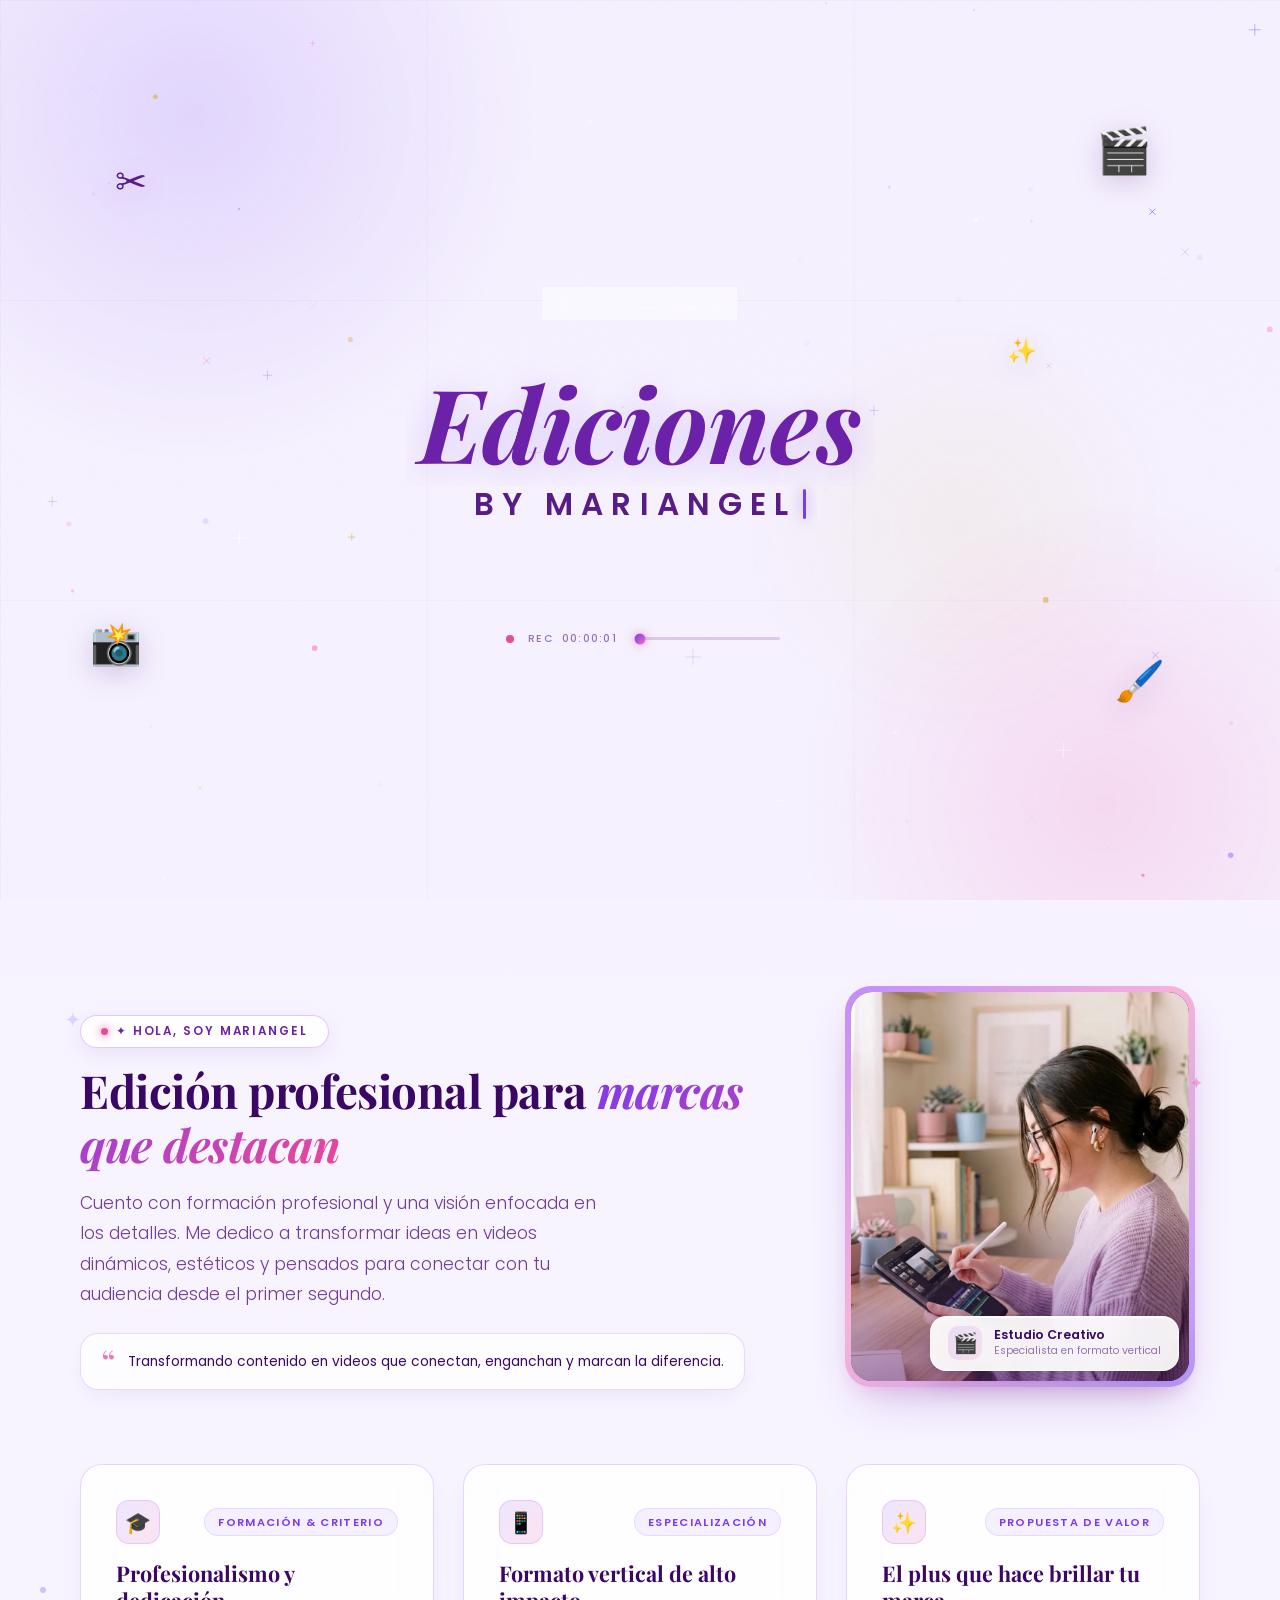
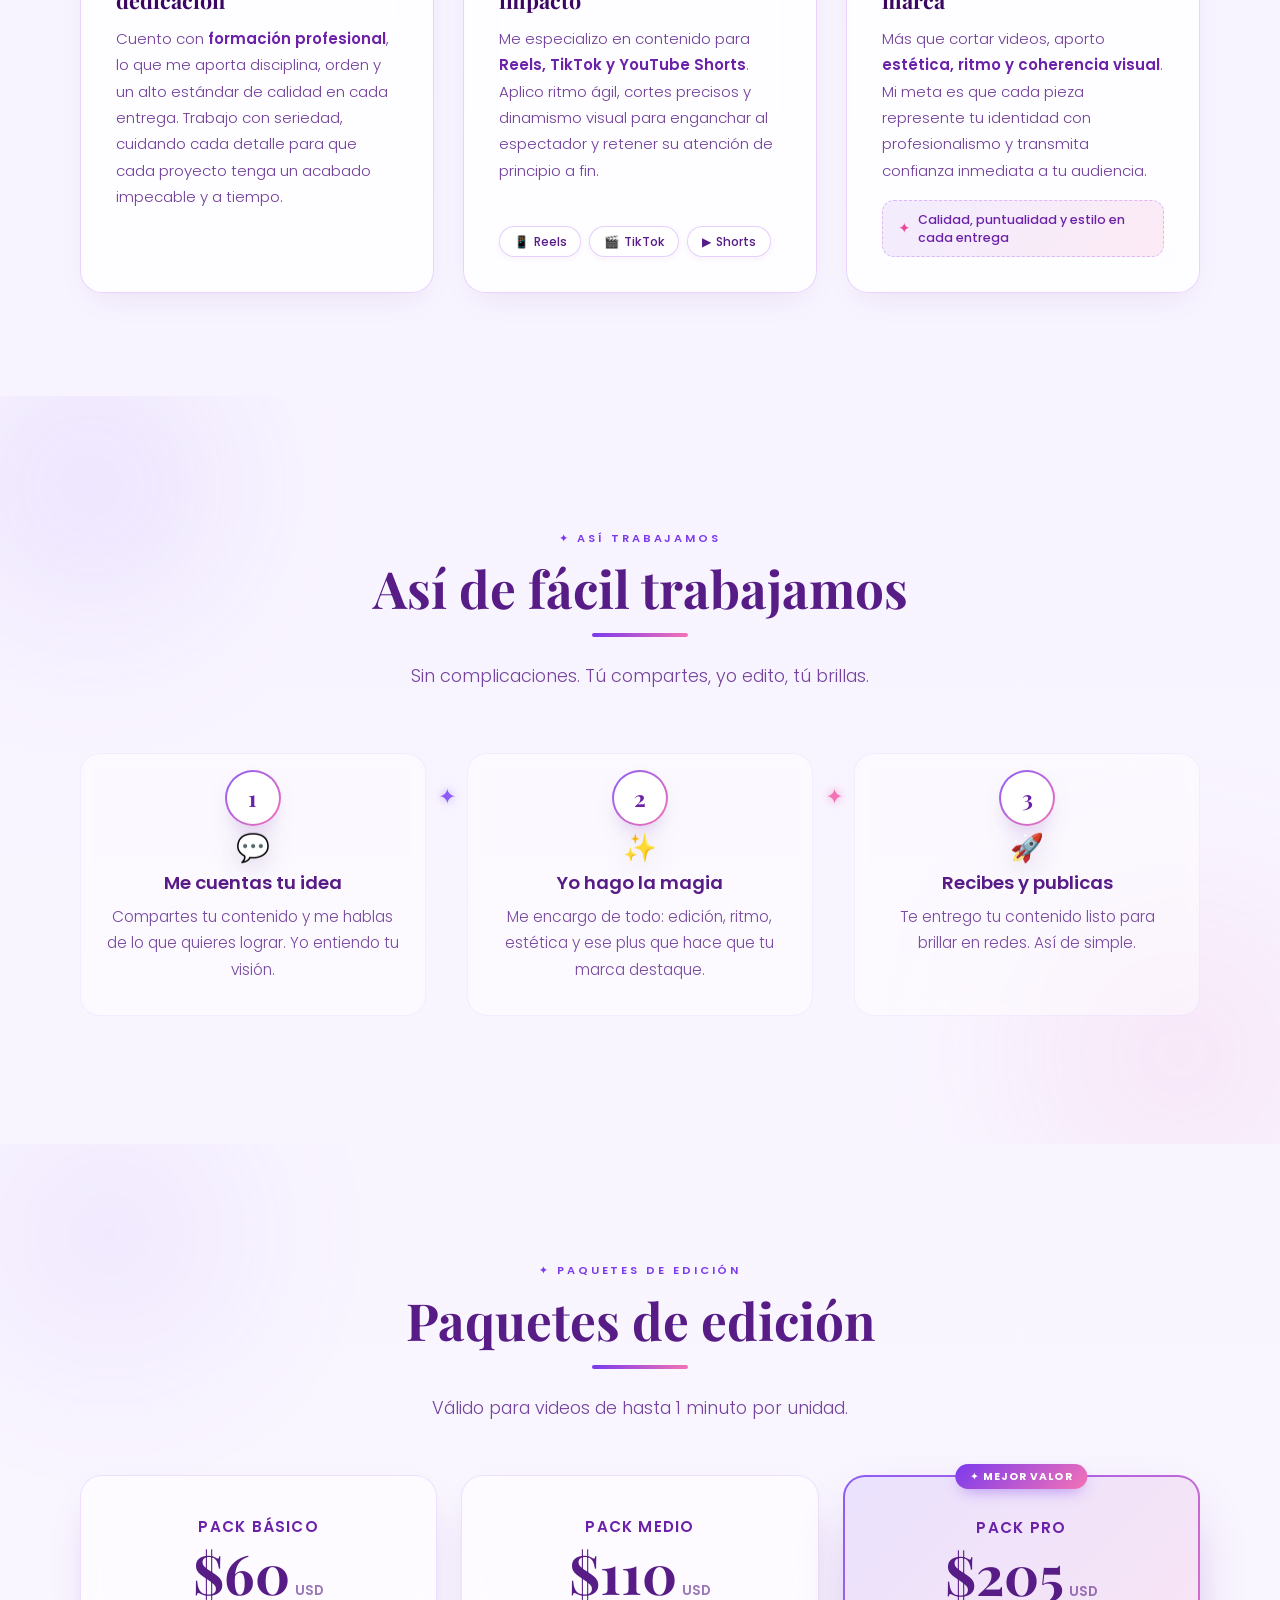
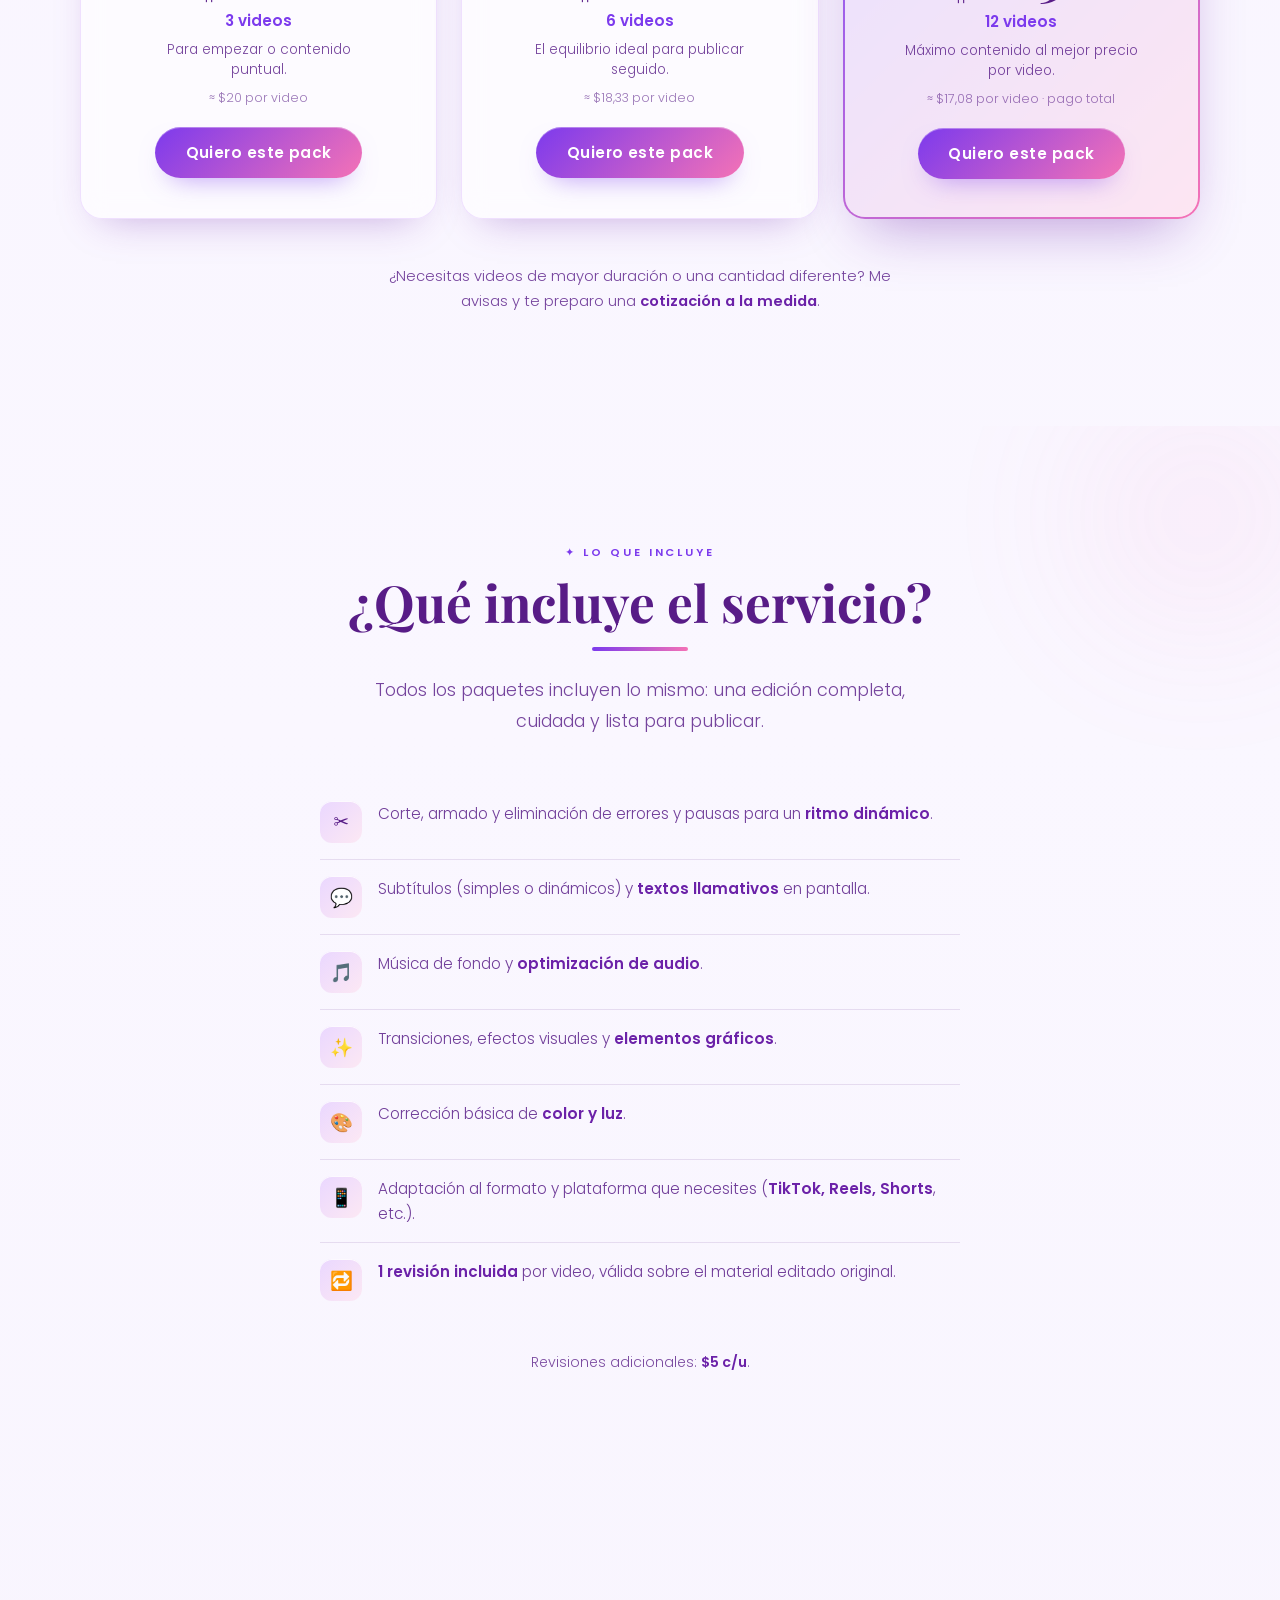
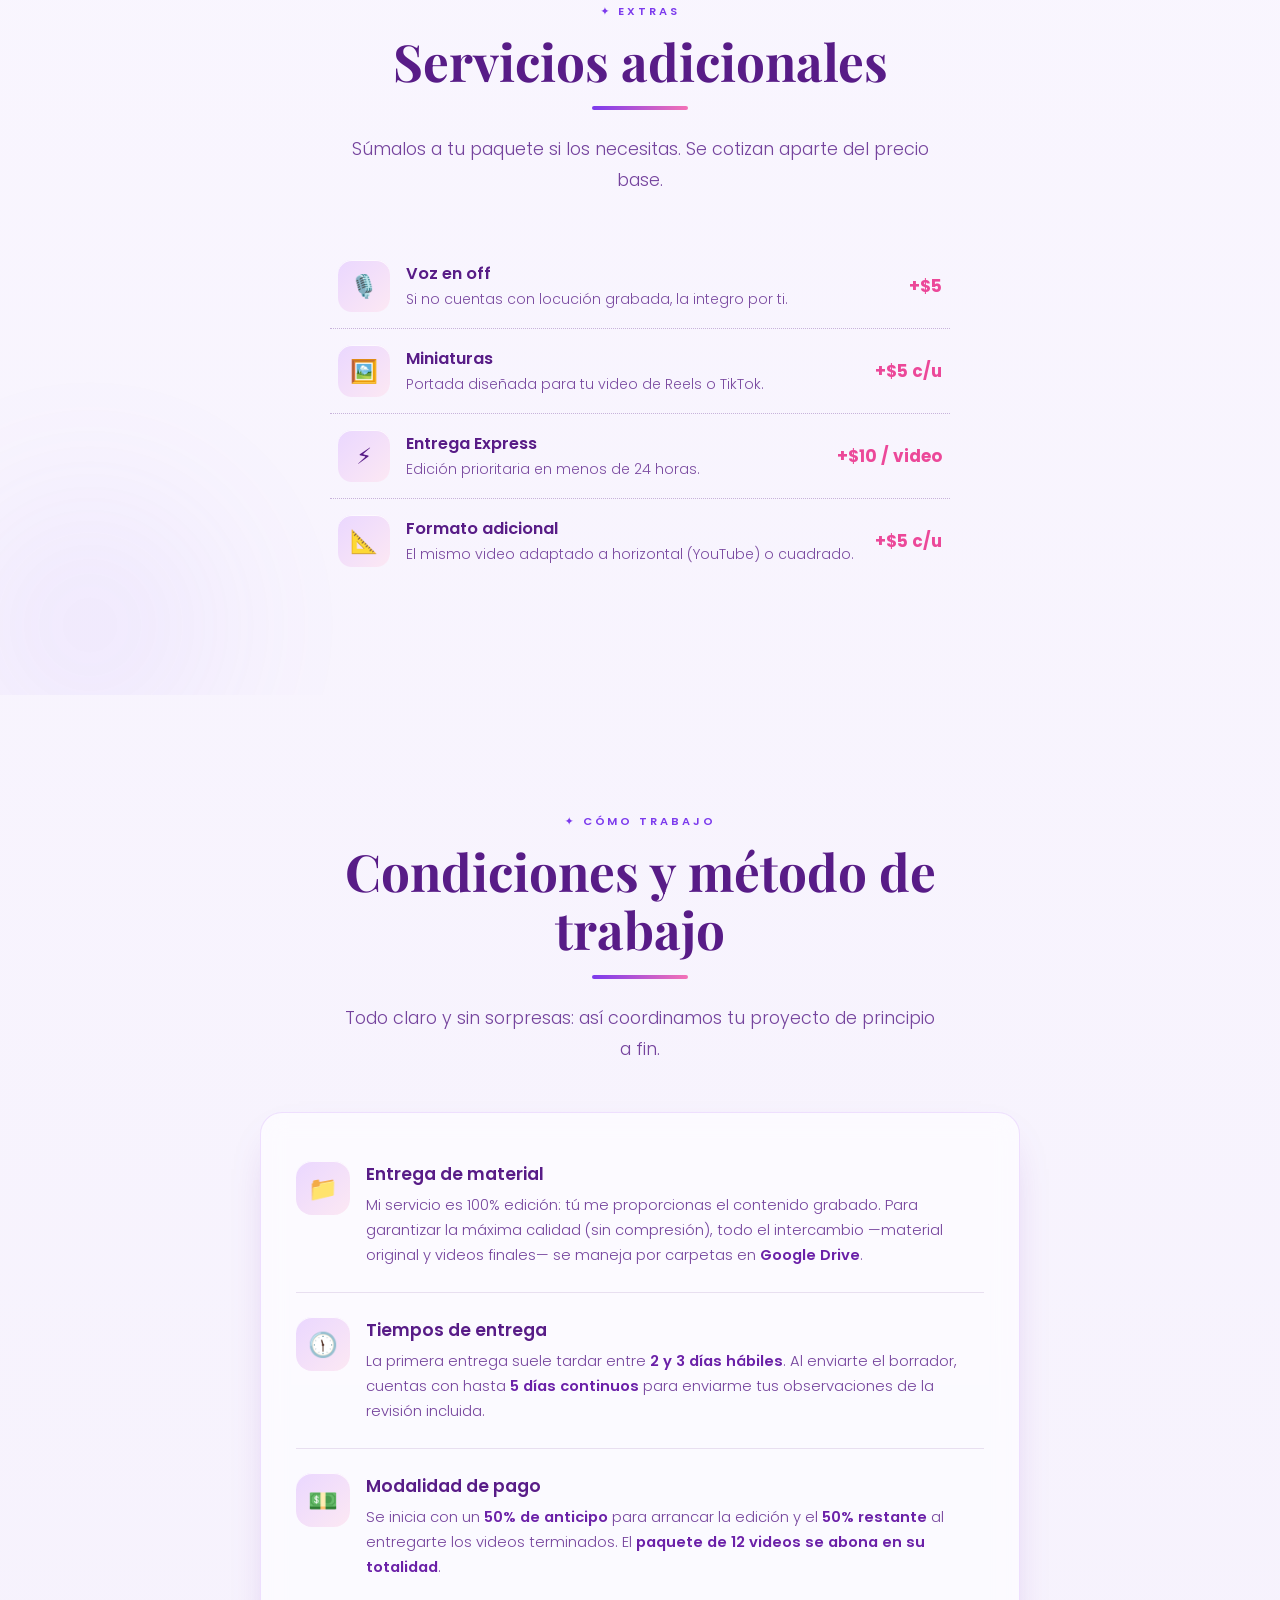
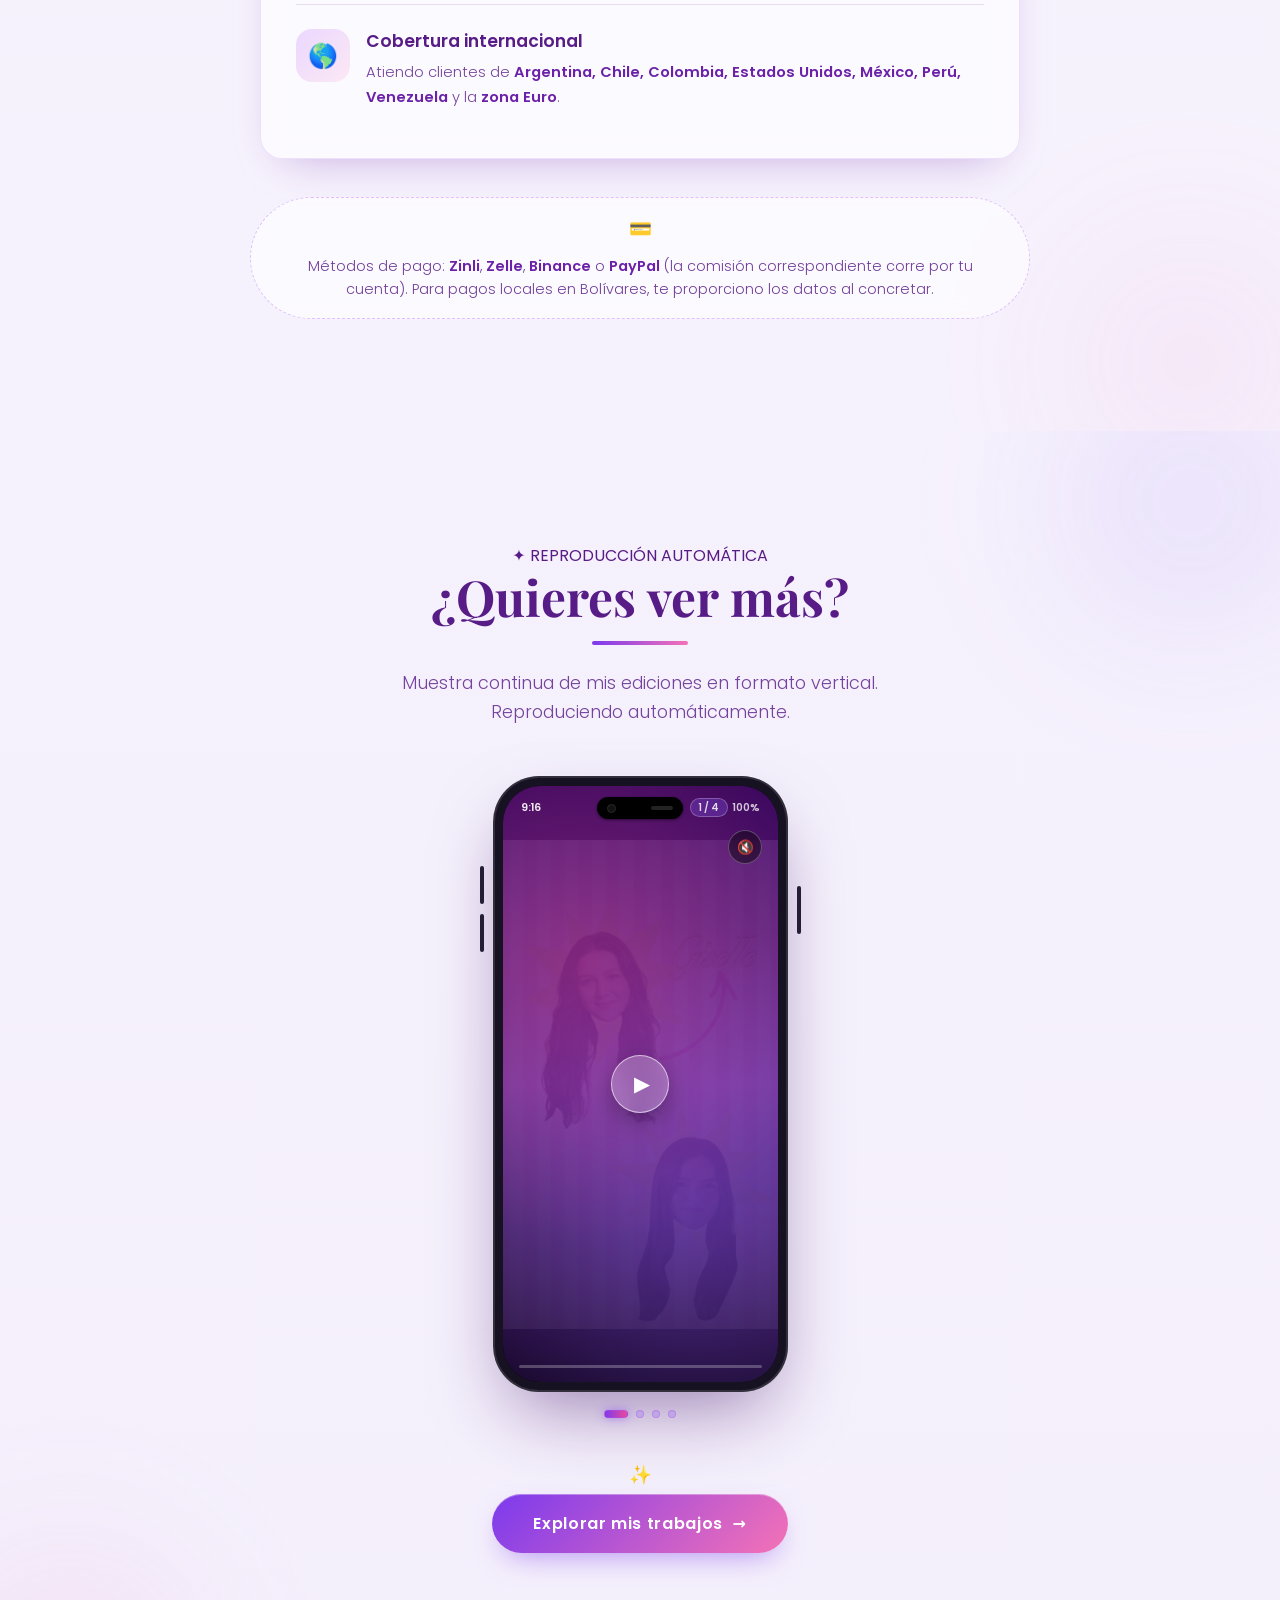
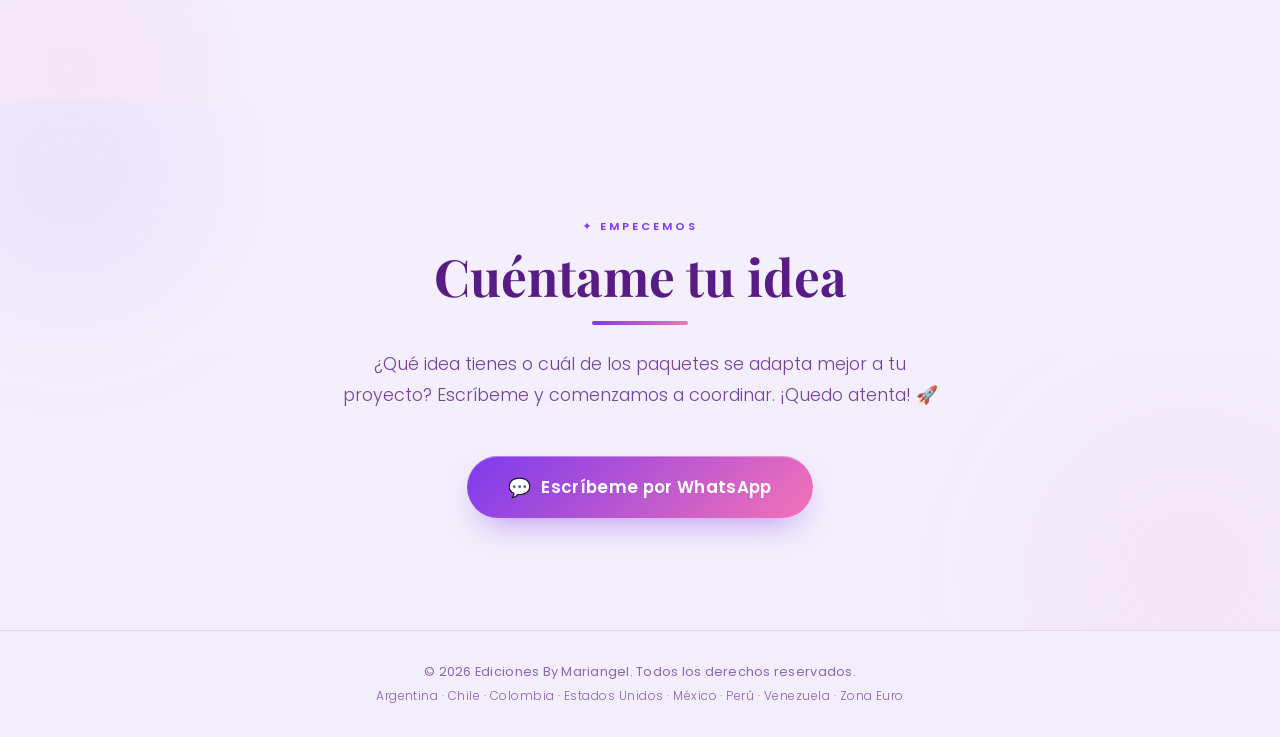
==== commit 5b645592: "Arreglos de precios y link para portafolio en canva" ====
--- a/page.html
+++ b/page.html
@@ -311,24 +311,24 @@
           <article class="price-card" style="--i:0">
             <h3 class="price-card__name">Pack Básico</h3>
             <p class="price-card__price">
-              <span class="price-card__amount">$50</span>
+              <span class="price-card__amount">$60</span>
               <span class="price-card__currency">USD</span>
             </p>
             <p class="price-card__meta">3 videos</p>
             <p class="price-card__hint">Para empezar o contenido puntual.</p>
-            <p class="price-card__hint price-card__hint--muted">≈ $16,7 por video</p>
+            <p class="price-card__hint price-card__hint--muted">≈ $20 por video</p>
             <a href="#contacto" class="price-card__cta">Quiero este pack</a>
           </article>
 
           <article class="price-card" style="--i:1">
             <h3 class="price-card__name">Pack Medio</h3>
             <p class="price-card__price">
-              <span class="price-card__amount">$80</span>
+              <span class="price-card__amount">$110</span>
               <span class="price-card__currency">USD</span>
             </p>
             <p class="price-card__meta">6 videos</p>
             <p class="price-card__hint">El equilibrio ideal para publicar seguido.</p>
-            <p class="price-card__hint price-card__hint--muted">≈ $13,3 por video</p>
+            <p class="price-card__hint price-card__hint--muted">≈ $18,33 por video</p>
             <a href="#contacto" class="price-card__cta">Quiero este pack</a>
           </article>
 
@@ -336,12 +336,12 @@
             <span class="price-card__badge">✦ Mejor valor</span>
             <h3 class="price-card__name">Pack Pro</h3>
             <p class="price-card__price">
-              <span class="price-card__amount">$145</span>
+              <span class="price-card__amount">$205</span>
               <span class="price-card__currency">USD</span>
             </p>
             <p class="price-card__meta">12 videos</p>
             <p class="price-card__hint">Máximo contenido al mejor precio por video.</p>
-            <p class="price-card__hint price-card__hint--muted">≈ $12,08 por video</p>
+            <p class="price-card__hint price-card__hint--muted">≈ $17,08 por video · pago total</p>
             <a href="#contacto" class="price-card__cta">Quiero este pack</a>
           </article>
 
@@ -497,7 +497,7 @@
             <span class="condition-card__icon" aria-hidden="true">🕦</span>
             <h3 class="condition-card__title">Tiempos de entrega</h3>
             <p class="condition-card__text">
-              La primera entrega suele tardar entre <strong>1 y 2 días</strong>. Al enviarte el
+              La primera entrega suele tardar entre <strong>2 y 3 días hábiles</strong>. Al enviarte el
               borrador, cuentas con hasta <strong>5 días continuos</strong> para enviarme tus
               observaciones de la revisión incluida.
             </p>
@@ -508,17 +508,28 @@
             <h3 class="condition-card__title">Modalidad de pago</h3>
             <p class="condition-card__text">
               Se inicia con un <strong>50% de anticipo</strong> para arrancar la edición y el
-              <strong>50% restante</strong> al entregarte los videos terminados.
-            </p>
-          </article>
-
-        </div>
-
-        <div class="conditions__pay reveal" style="--i:4">
+              <strong>50% restante</strong> al entregarte los videos terminados. El
+              <strong>paquete de 12 videos se abona en su totalidad</strong>.
+            </p>
+          </article>
+
+          <article class="condition-card reveal" style="--i:4">
+            <span class="condition-card__icon" aria-hidden="true">🌎</span>
+            <h3 class="condition-card__title">Cobertura internacional</h3>
+            <p class="condition-card__text">
+              Atiendo clientes de <strong>Argentina, Chile, Colombia, Estados Unidos, México,
+              Perú, Venezuela</strong> y la <strong>zona Euro</strong>.
+            </p>
+          </article>
+
+        </div>
+
+        <div class="conditions__pay reveal" style="--i:5">
           <span class="conditions__pay-icon" aria-hidden="true">💳</span>
           <p>
-            Métodos de pago: <strong>Zinli</strong>, <strong>Zelle</strong> o <strong>Binance</strong>
-            si estás fuera de Venezuela. Para pagos locales en Bolívares, te proporciono los datos al concretar.
+            Métodos de pago: <strong>Zinli</strong>, <strong>Zelle</strong>, <strong>Binance</strong>
+            o <strong>PayPal</strong> (la comisión correspondiente corre por tu cuenta).
+            Para pagos locales en Bolívares, te proporciono los datos al concretar.
           </p>
         </div>
       </div>
@@ -628,7 +639,7 @@
           <div class="explore__panel-inner">
             <div class="explore__grid">
 
-              <a class="explore__card explore__card--portfolio" href="REEMPLAZA_ESTE_LINK_PORTAFOLIO" target="_blank"
+              <a class="explore__card explore__card--portfolio" href="https://canva.link/m1kwx1vv45dv9bu" target="_blank"
                 rel="noopener noreferrer" aria-label="Abrir el portafolio completo en una pestaña nueva" style="--i:0">
                 <span class="explore__card-icon" aria-hidden="true">🎬</span>
                 <h3 class="explore__card-title">Portafolio completo</h3>
@@ -697,6 +708,9 @@
        ══════════════════════════════════════════════════════ -->
   <footer class="footer">
     <p class="footer__copy">© 2026 Ediciones By Mariangel. Todos los derechos reservados.</p>
+    <p class="footer__coverage">
+      Argentina · Chile · Colombia · Estados Unidos · México · Perú · Venezuela · Zona Euro
+    </p>
   </footer>
 
 </body>
--- a/styles.css
+++ b/styles.css
@@ -3136,6 +3136,14 @@
   color: rgba(88, 28, 135, .65);
 }
 
+.footer__coverage {
+  margin: .35rem 0 0;
+  font-size: .75rem;
+  font-weight: 300;
+  letter-spacing: .04em;
+  color: rgba(88, 28, 135, .68);
+}
+
 /* ════════════════════════════════════════════════════════════
    ===== SECCIONES DE SERVICIOS =====
    Paquetes · Qué incluye · Adicionales · Condiciones · Contacto
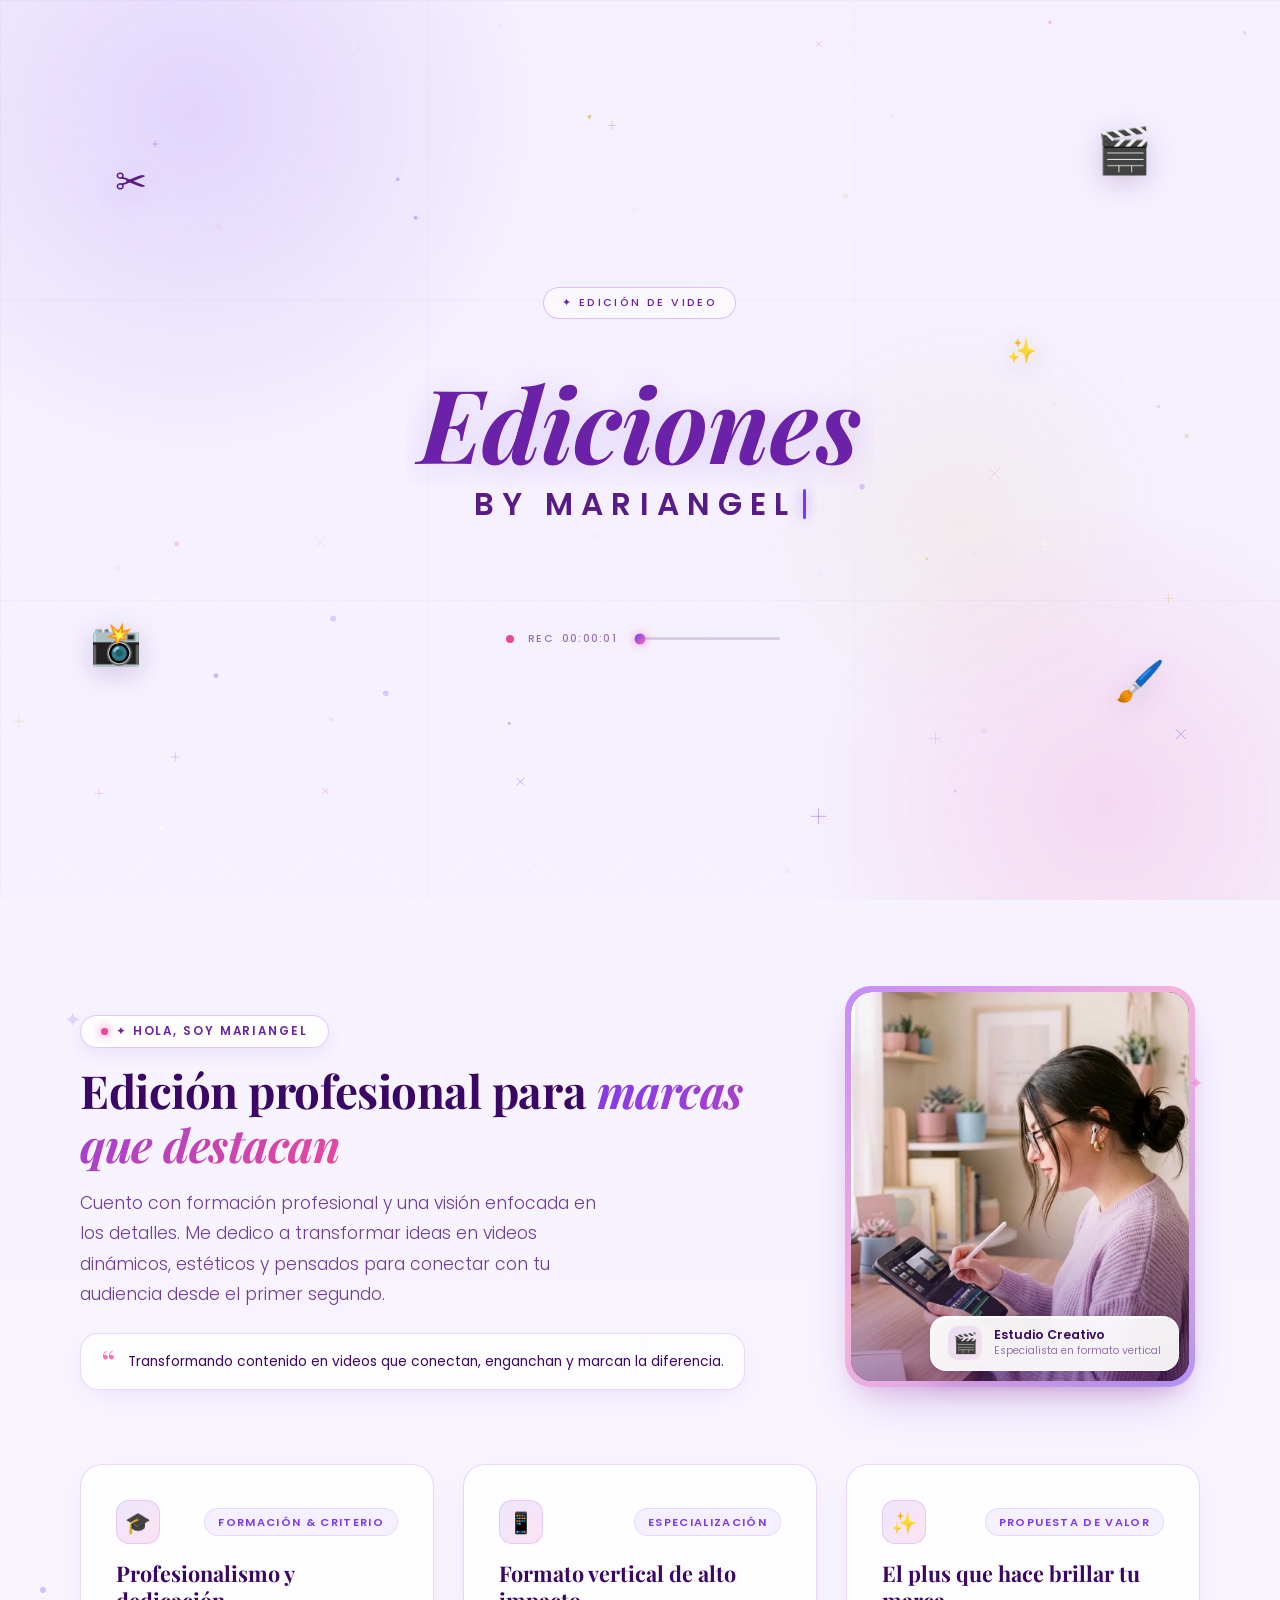
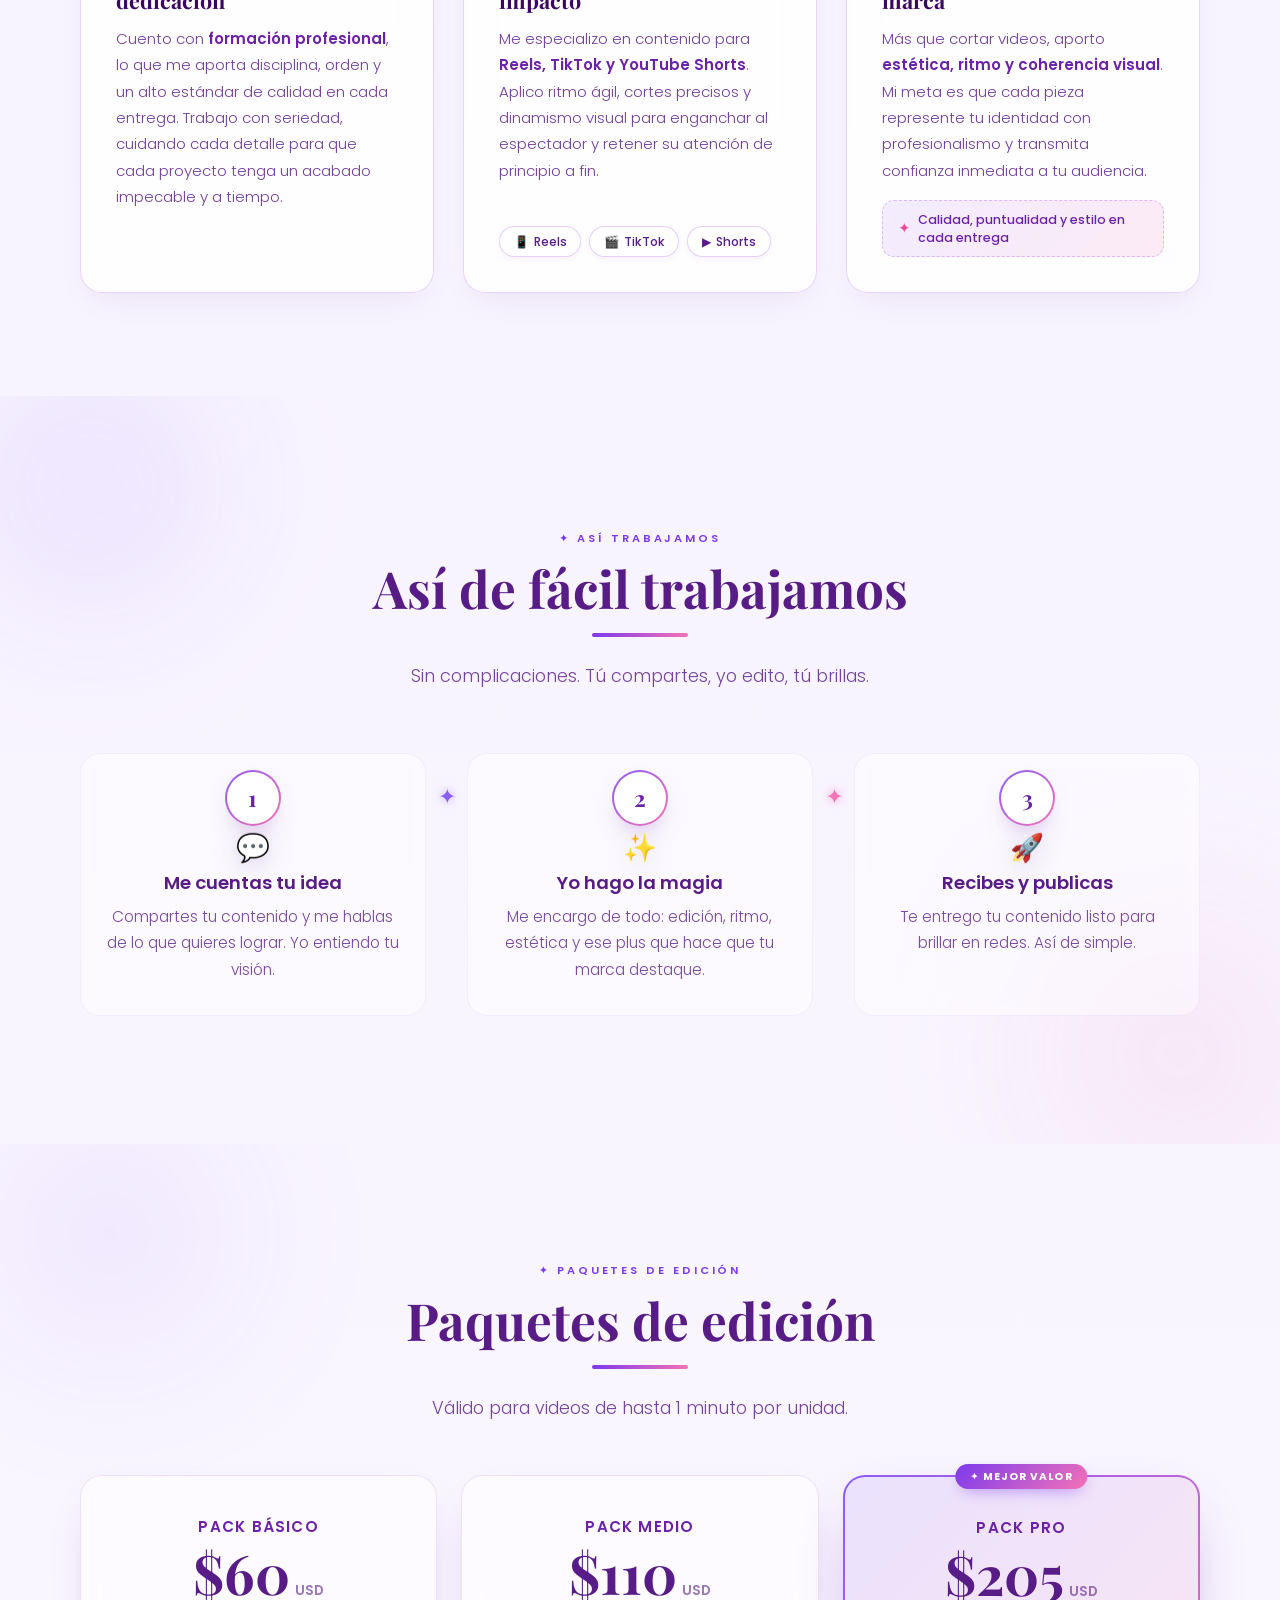
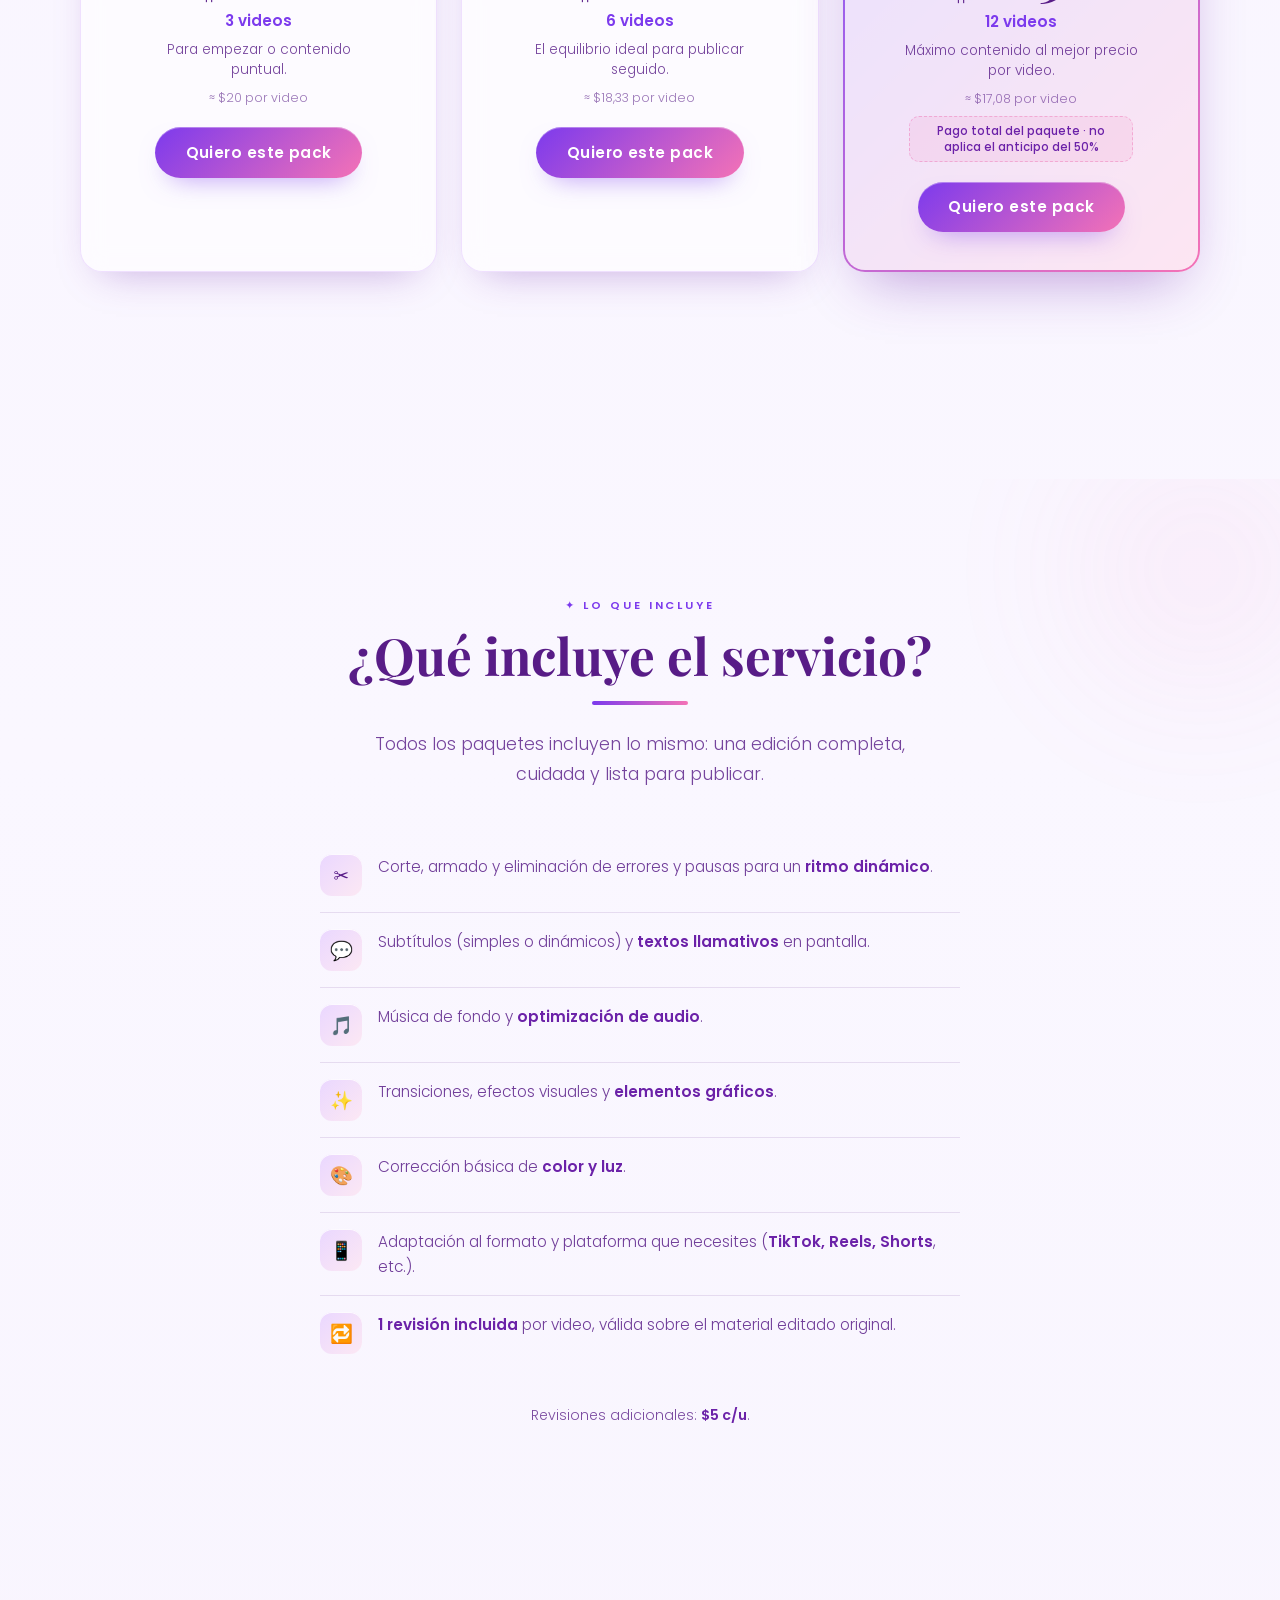
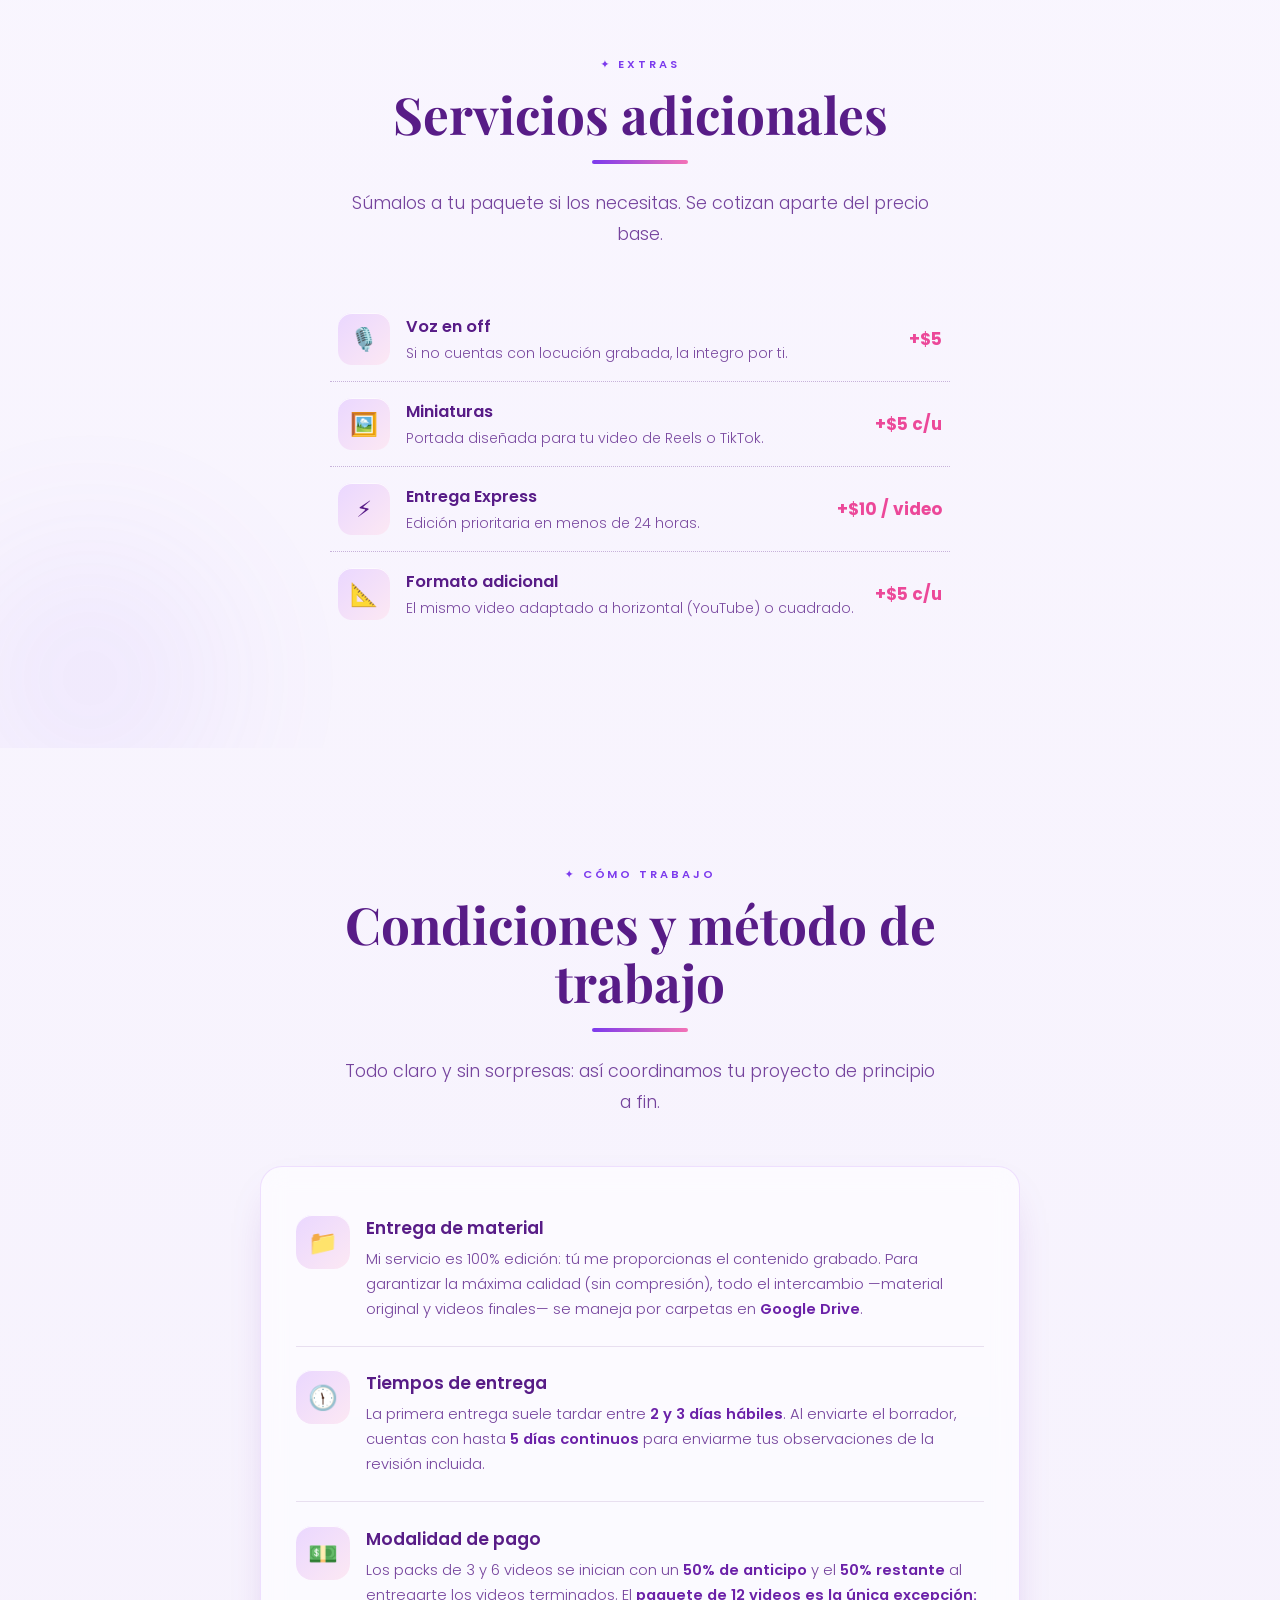
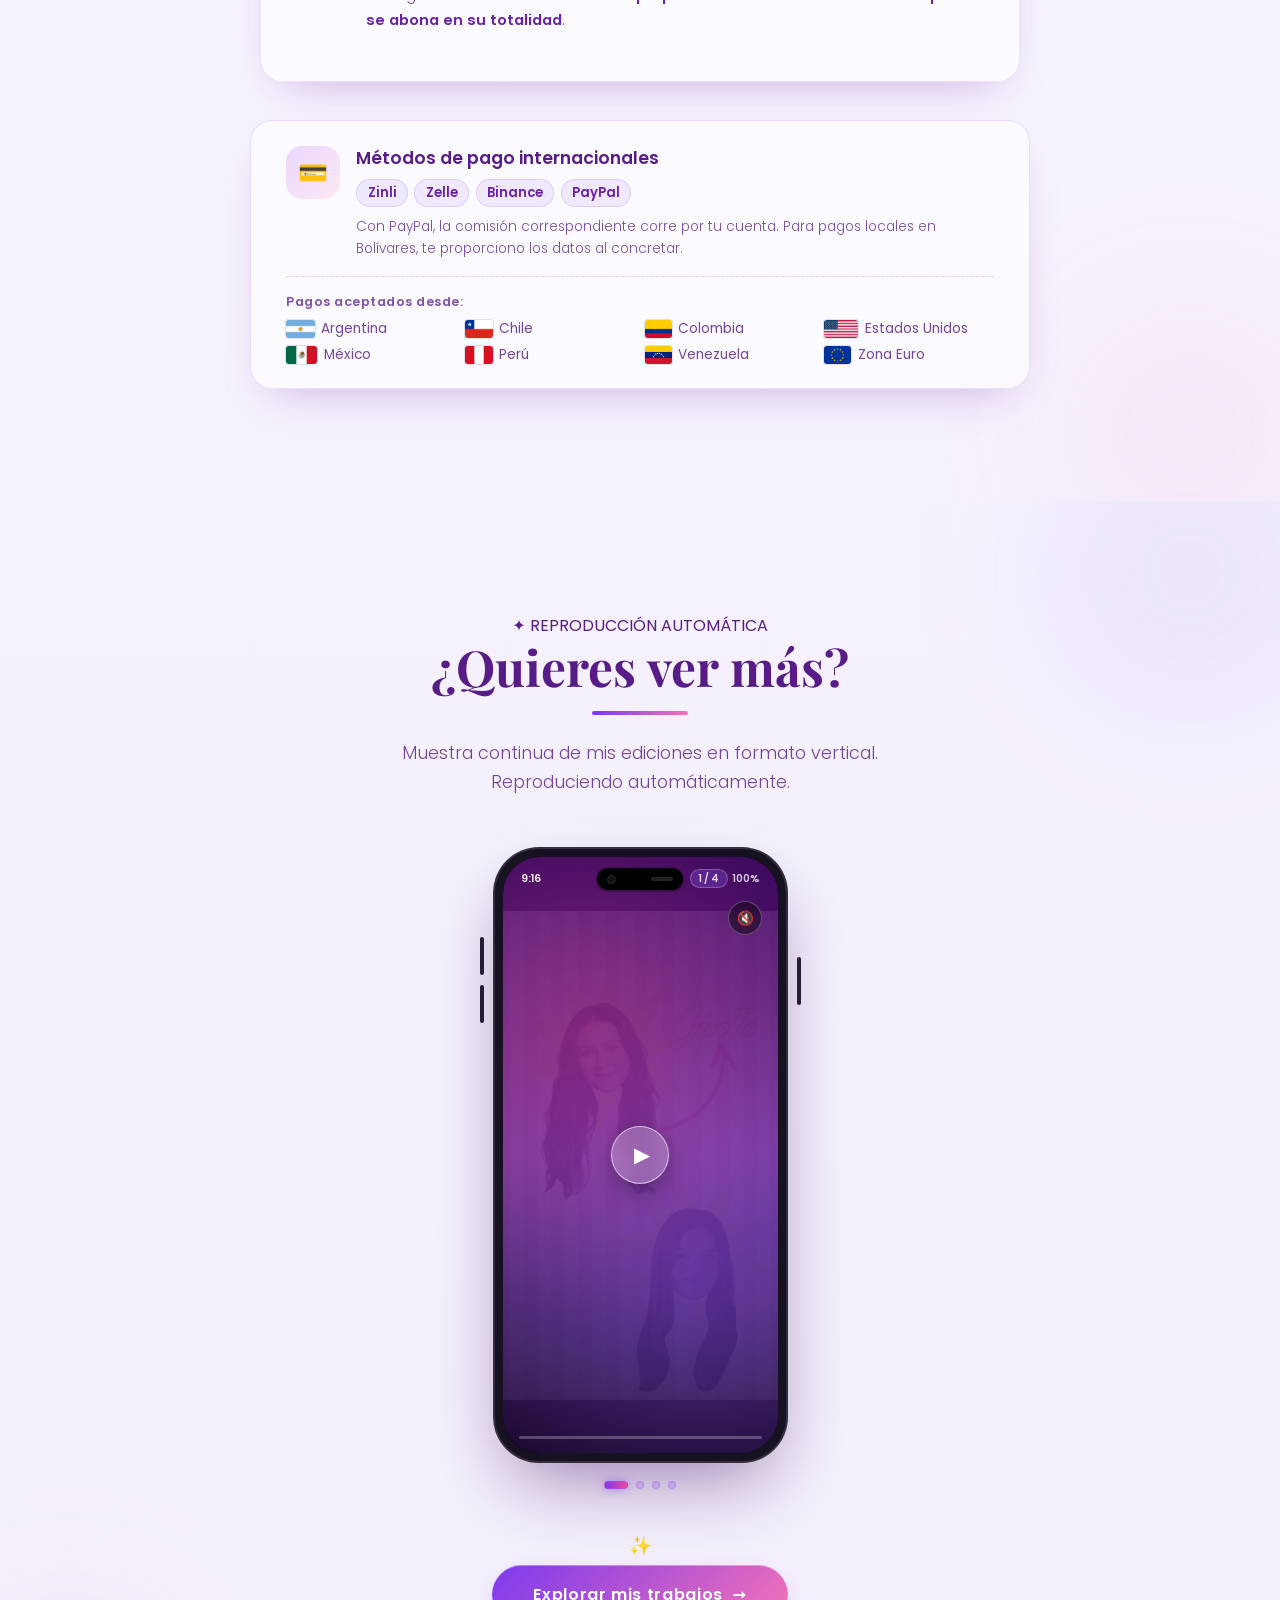
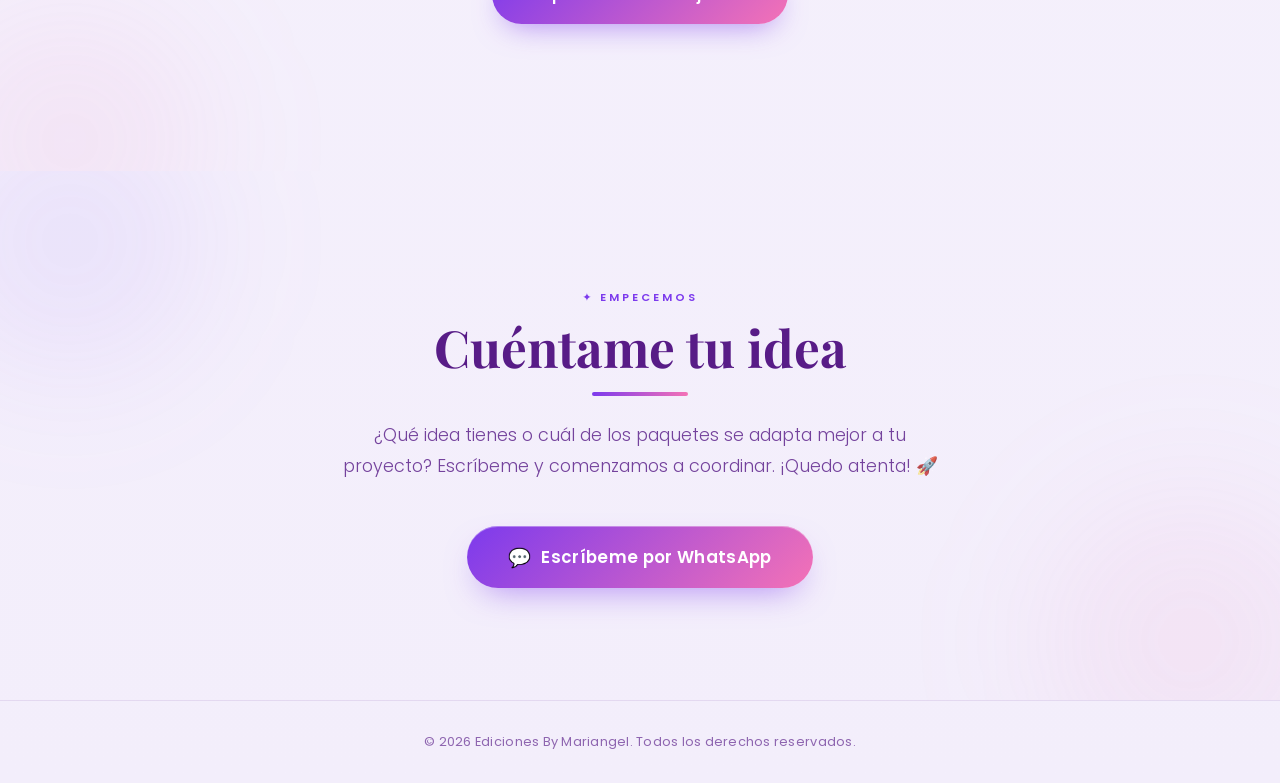
==== commit 9cf40e5a: "Hola" ====
--- a/page.html
+++ b/page.html
@@ -341,7 +341,8 @@
             </p>
             <p class="price-card__meta">12 videos</p>
             <p class="price-card__hint">Máximo contenido al mejor precio por video.</p>
-            <p class="price-card__hint price-card__hint--muted">≈ $17,08 por video · pago total</p>
+            <p class="price-card__hint price-card__hint--muted">≈ $17,08 por video</p>
+            <p class="price-card__payment-note">Pago total del paquete · no aplica el anticipo del 50%</p>
             <a href="#contacto" class="price-card__cta">Quiero este pack</a>
           </article>
 
@@ -507,30 +508,45 @@
             <span class="condition-card__icon" aria-hidden="true">💵</span>
             <h3 class="condition-card__title">Modalidad de pago</h3>
             <p class="condition-card__text">
-              Se inicia con un <strong>50% de anticipo</strong> para arrancar la edición y el
+              Los packs de 3 y 6 videos se inician con un <strong>50% de anticipo</strong> y el
               <strong>50% restante</strong> al entregarte los videos terminados. El
-              <strong>paquete de 12 videos se abona en su totalidad</strong>.
-            </p>
-          </article>
-
-          <article class="condition-card reveal" style="--i:4">
-            <span class="condition-card__icon" aria-hidden="true">🌎</span>
-            <h3 class="condition-card__title">Cobertura internacional</h3>
-            <p class="condition-card__text">
-              Atiendo clientes de <strong>Argentina, Chile, Colombia, Estados Unidos, México,
-              Perú, Venezuela</strong> y la <strong>zona Euro</strong>.
-            </p>
-          </article>
-
-        </div>
-
-        <div class="conditions__pay reveal" style="--i:5">
-          <span class="conditions__pay-icon" aria-hidden="true">💳</span>
-          <p>
-            Métodos de pago: <strong>Zinli</strong>, <strong>Zelle</strong>, <strong>Binance</strong>
-            o <strong>PayPal</strong> (la comisión correspondiente corre por tu cuenta).
-            Para pagos locales en Bolívares, te proporciono los datos al concretar.
-          </p>
+              <strong>paquete de 12 videos es la única excepción: se abona en su totalidad</strong>.
+            </p>
+          </article>
+
+        </div>
+
+        <div class="conditions__pay reveal" style="--i:4">
+          <div class="conditions__pay-main">
+            <span class="conditions__pay-icon" aria-hidden="true">💳</span>
+            <div>
+              <p class="conditions__pay-title">Métodos de pago internacionales</p>
+              <ul class="conditions__pay-methods">
+                <li>Zinli</li>
+                <li>Zelle</li>
+                <li>Binance</li>
+                <li>PayPal</li>
+              </ul>
+              <p class="conditions__pay-note">
+                Con PayPal, la comisión correspondiente corre por tu cuenta.
+                Para pagos locales en Bolívares, te proporciono los datos al concretar.
+              </p>
+            </div>
+          </div>
+
+          <div class="conditions__pay-countries">
+            <p class="conditions__pay-label">Pagos aceptados desde:</p>
+            <ul class="country-flags">
+              <li><img src="assets/flags/ar.png" alt="" width="26" height="20" loading="lazy" decoding="async"><span>Argentina</span></li>
+              <li><img src="assets/flags/cl.png" alt="" width="26" height="20" loading="lazy" decoding="async"><span>Chile</span></li>
+              <li><img src="assets/flags/co.png" alt="" width="26" height="20" loading="lazy" decoding="async"><span>Colombia</span></li>
+              <li><img src="assets/flags/us.png" alt="" width="26" height="20" loading="lazy" decoding="async"><span>Estados Unidos</span></li>
+              <li><img src="assets/flags/mx.png" alt="" width="26" height="20" loading="lazy" decoding="async"><span>México</span></li>
+              <li><img src="assets/flags/pe.png" alt="" width="26" height="20" loading="lazy" decoding="async"><span>Perú</span></li>
+              <li><img src="assets/flags/ve.png" alt="" width="26" height="20" loading="lazy" decoding="async"><span>Venezuela</span></li>
+              <li><img src="assets/flags/eu.png" alt="" width="26" height="20" loading="lazy" decoding="async"><span>Zona Euro</span></li>
+            </ul>
+          </div>
         </div>
       </div>
     </section>
@@ -708,9 +724,6 @@
        ══════════════════════════════════════════════════════ -->
   <footer class="footer">
     <p class="footer__copy">© 2026 Ediciones By Mariangel. Todos los derechos reservados.</p>
-    <p class="footer__coverage">
-      Argentina · Chile · Colombia · Estados Unidos · México · Perú · Venezuela · Zona Euro
-    </p>
   </footer>
 
 </body>
--- a/styles.css
+++ b/styles.css
@@ -3136,14 +3136,6 @@
   color: rgba(88, 28, 135, .65);
 }
 
-.footer__coverage {
-  margin: .35rem 0 0;
-  font-size: .75rem;
-  font-weight: 300;
-  letter-spacing: .04em;
-  color: rgba(88, 28, 135, .68);
-}
-
 /* ════════════════════════════════════════════════════════════
    ===== SECCIONES DE SERVICIOS =====
    Paquetes · Qué incluye · Adicionales · Condiciones · Contacto
@@ -3445,6 +3437,18 @@
   color: rgba(88, 28, 135, .6);
 }
 
+.price-card__payment-note {
+  max-width: 28ch;
+  padding: .35rem .65rem;
+  border-radius: 10px;
+  background: rgba(236, 72, 153, .08);
+  border: 1px dashed rgba(236, 72, 153, .32);
+  font-size: .72rem;
+  font-weight: 500;
+  line-height: 1.4;
+  color: var(--violeta-700);
+}
+
 .price-card__cta {
   margin-top: var(--sp-3);
   display: inline-block;
@@ -3686,28 +3690,129 @@
 
 .condition-card__text strong { font-weight: 600; color: var(--violeta-700); }
 
-.conditions__pay {
+/* Banderas de países/regiones aceptados */
+.country-flags {
+  list-style: none;
+  display: grid;
+  grid-template-columns: 1fr;
+  gap: .5rem .6rem;
+  margin: 0;
+  padding: 0;
+}
+
+.country-flags li {
   display: flex;
   align-items: center;
-  justify-content: center;
-  gap: var(--sp-3);
-  flex-wrap: wrap;
+  gap: .4rem;
+  font-size: .85rem;
+  line-height: 1.3;
+  color: rgba(88, 28, 135, .82);
+}
+
+.country-flags li span {
+  white-space: nowrap;
+}
+
+.country-flags img {
+  flex: none;
+  width: auto;
+  height: 18px;
+  border-radius: 3px;
+  box-shadow: 0 0 0 1px rgba(88, 28, 135, .14);
+  background: rgba(255, 255, 255, .6);
+}
+
+@media (min-width: 560px) {
+  .country-flags {
+    grid-template-columns: repeat(2, minmax(0, 1fr));
+  }
+}
+
+@media (min-width: 900px) {
+  .country-flags {
+    grid-template-columns: repeat(4, minmax(0, 1fr));
+  }
+}
+
+.conditions__pay {
+  display: grid;
+  gap: var(--sp-4);
   max-width: 780px;
   margin: clamp(1.8rem, 4vw, 2.4rem) auto 0;
-  padding: var(--sp-4) var(--sp-5);
-  border-radius: 999px;
+  padding: var(--sp-5) clamp(1.4rem, 4vw, 2.2rem);
+  border-radius: 22px;
   background: rgba(255, 255, 255, .6);
-  border: 1px dashed rgba(168, 85, 247, .35);
+  border: 1px solid rgba(168, 85, 247, .18);
   backdrop-filter: blur(8px);
   -webkit-backdrop-filter: blur(8px);
-  font-size: .9rem;
+  text-align: left;
+  box-shadow: 0 18px 44px -24px rgba(107, 33, 168, .4);
+}
+
+.conditions__pay-main {
+  display: flex;
+  align-items: flex-start;
+  gap: var(--sp-4);
+}
+
+.conditions__pay-icon {
+  flex: none;
+  display: inline-grid;
+  place-items: center;
+  width: 54px;
+  height: 54px;
+  border-radius: 16px;
+  font-size: 1.5rem;
+  background: linear-gradient(135deg, rgba(233, 213, 255, .95), rgba(252, 231, 243, .95));
+  box-shadow: inset 0 1px 0 rgba(255, 255, 255, .85);
+}
+
+.conditions__pay-title {
+  margin-bottom: .5rem;
+  font-family: var(--fuente-sans);
+  font-weight: 600;
+  font-size: 1.08rem;
+  color: var(--violeta-800);
+}
+
+.conditions__pay-methods {
+  display: flex;
+  flex-wrap: wrap;
+  gap: .4rem;
+  list-style: none;
+  margin: 0 0 .55rem;
+  padding: 0;
+}
+
+.conditions__pay-methods li {
+  padding: .2rem .65rem;
+  border-radius: 999px;
+  background: rgba(139, 92, 246, .10);
+  border: 1px solid rgba(168, 85, 247, .20);
+  font-size: .82rem;
+  font-weight: 600;
+  color: var(--violeta-700);
+}
+
+.conditions__pay-note {
+  font-size: .85rem;
   font-weight: 300;
   line-height: 1.6;
-  color: rgba(88, 28, 135, .85);
-}
-
-.conditions__pay-icon { font-size: 1.15rem; }
-.conditions__pay strong { font-weight: 600; color: var(--violeta-700); }
+  color: rgba(88, 28, 135, .78);
+}
+
+.conditions__pay-countries {
+  padding-top: var(--sp-4);
+  border-top: 1px dashed rgba(168, 85, 247, .28);
+}
+
+.conditions__pay-label {
+  margin-bottom: .6rem;
+  font-size: .8rem;
+  font-weight: 600;
+  letter-spacing: .04em;
+  color: rgba(88, 28, 135, .75);
+}
 
 /* ─────────────────────────────────────────────
    CONTACTO (CTA final)
